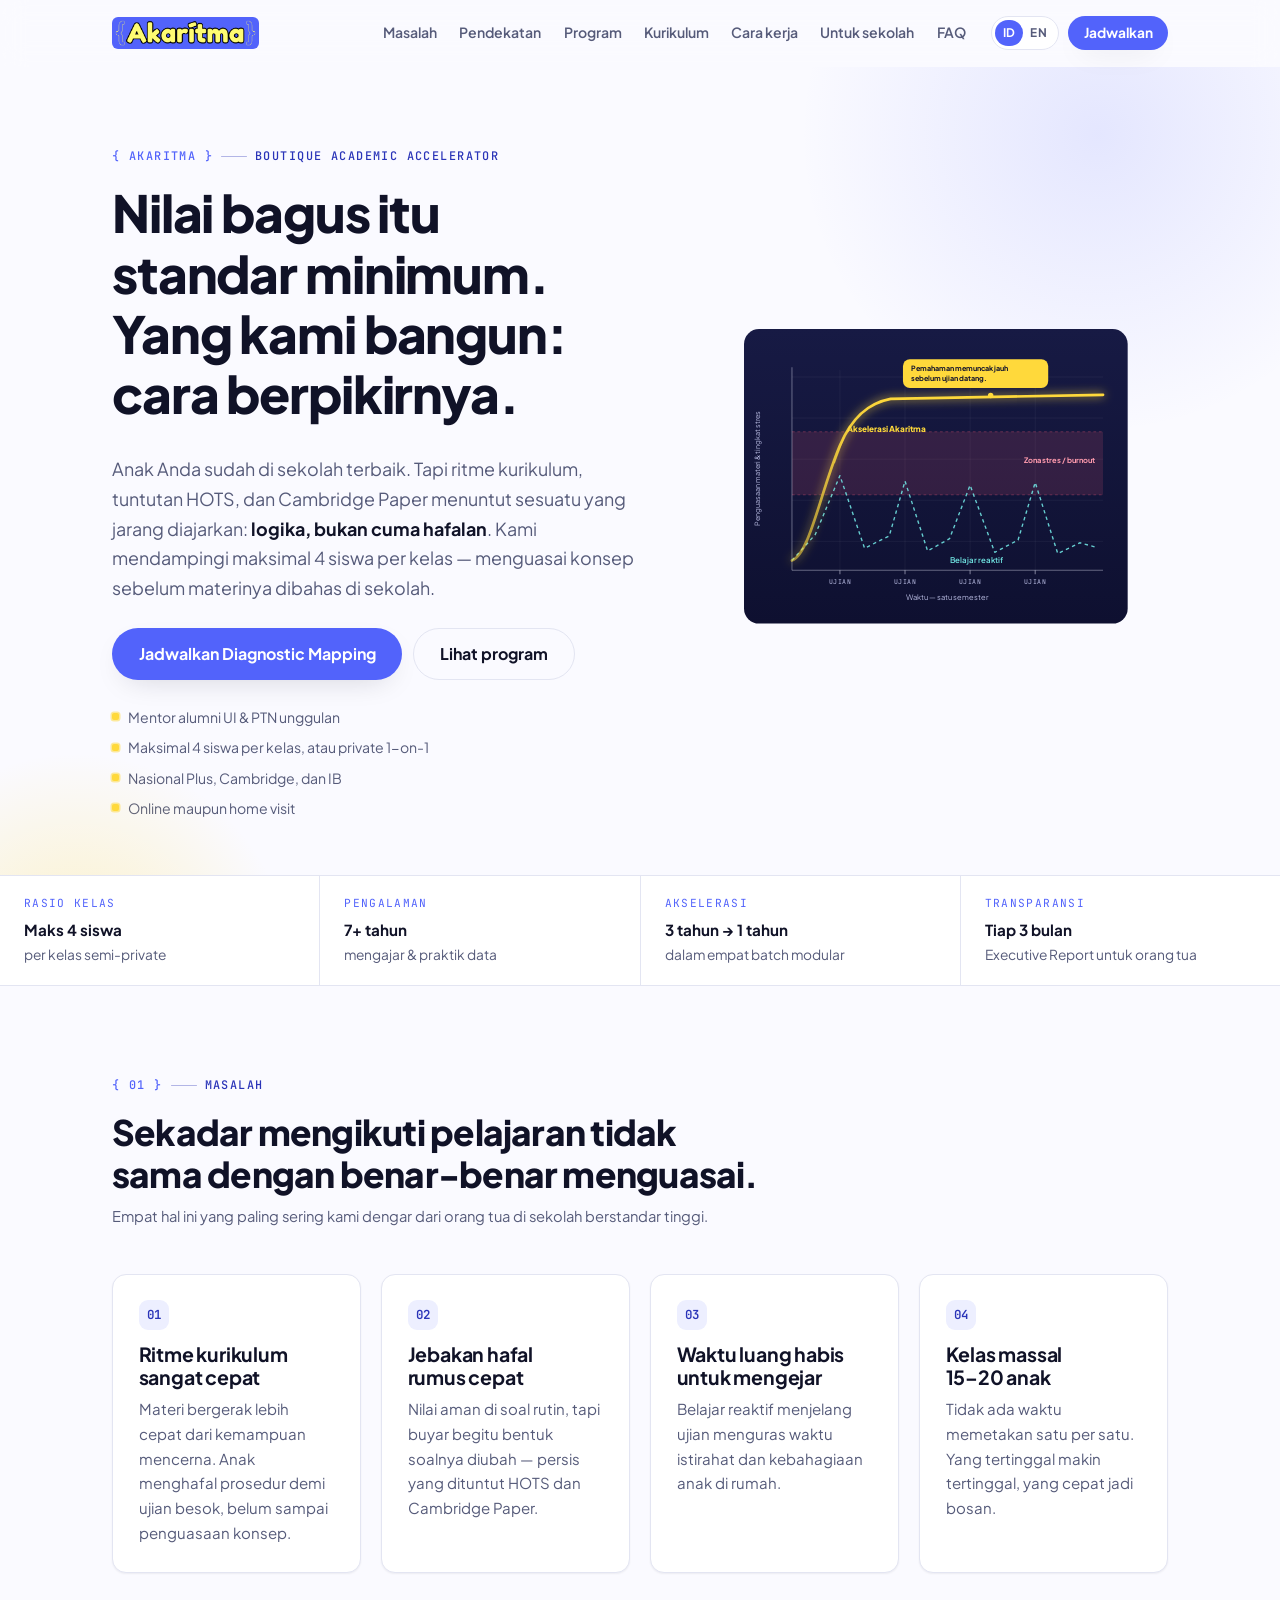
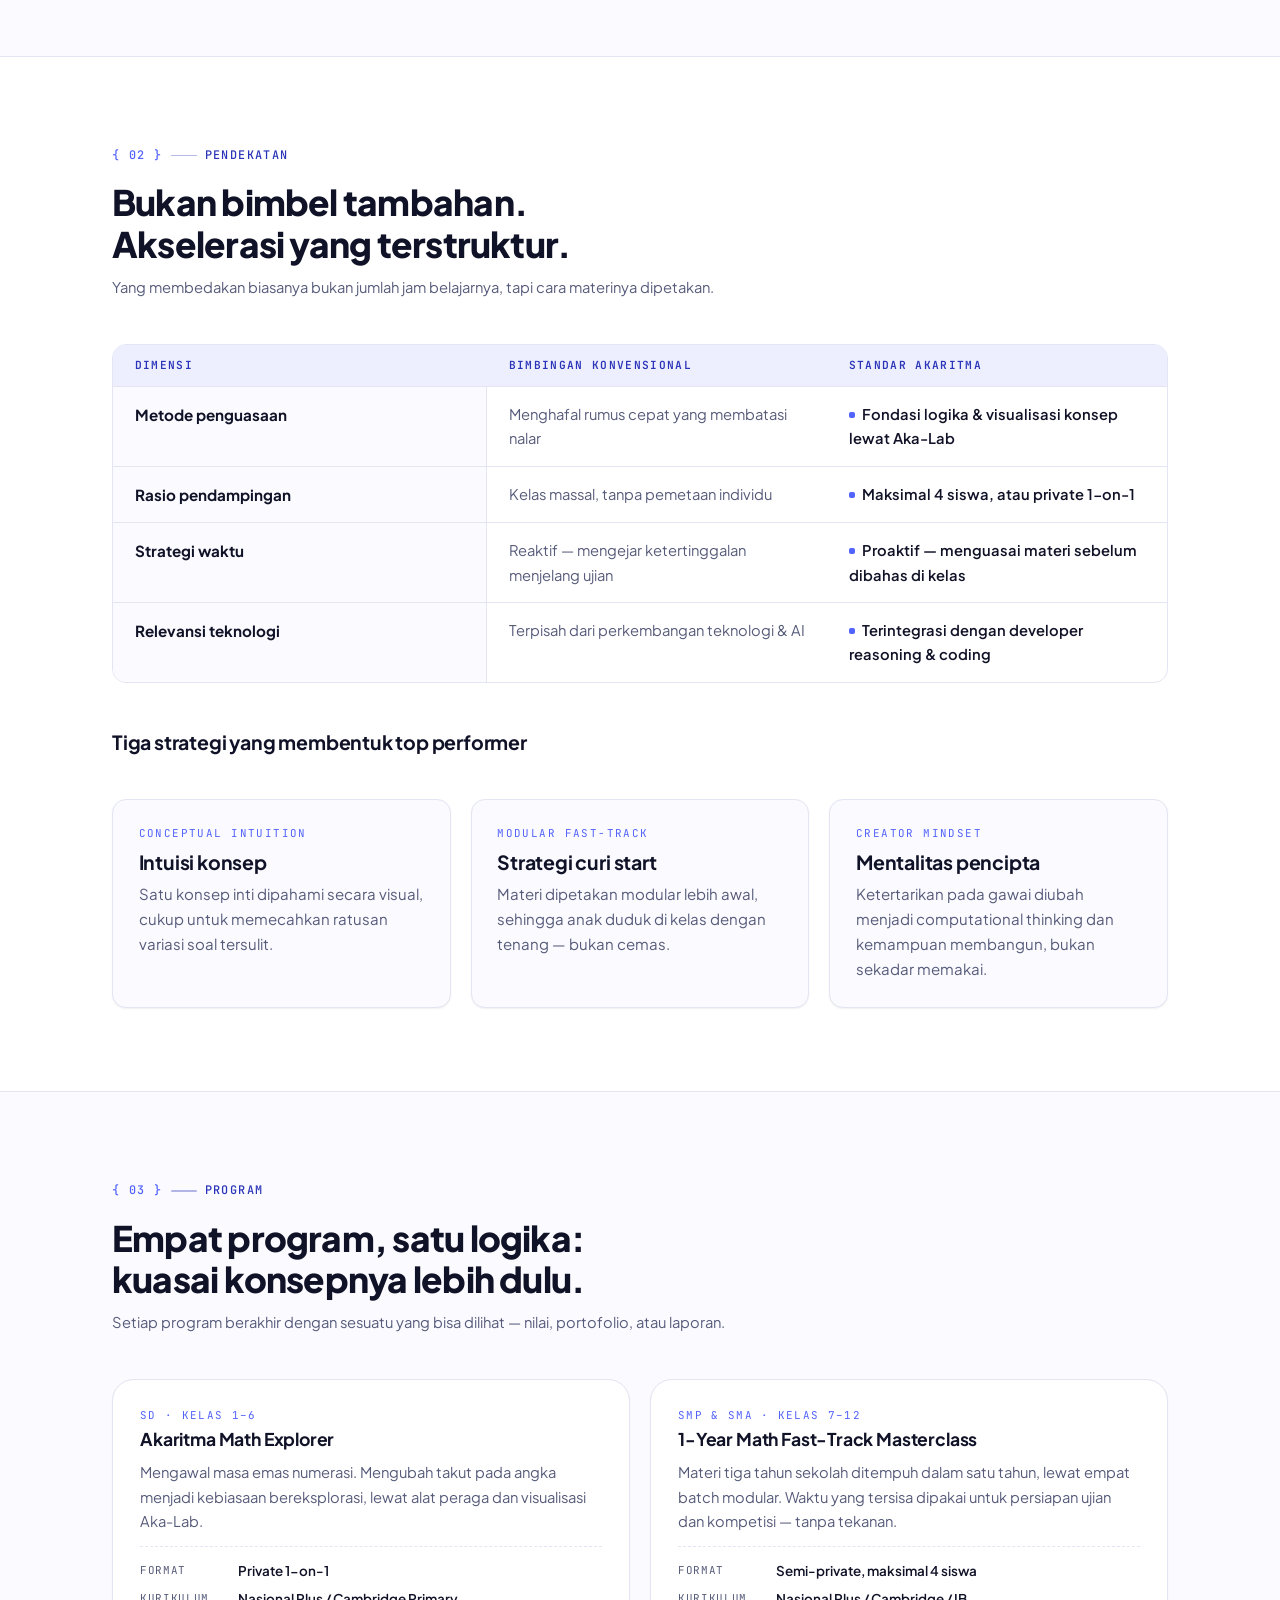
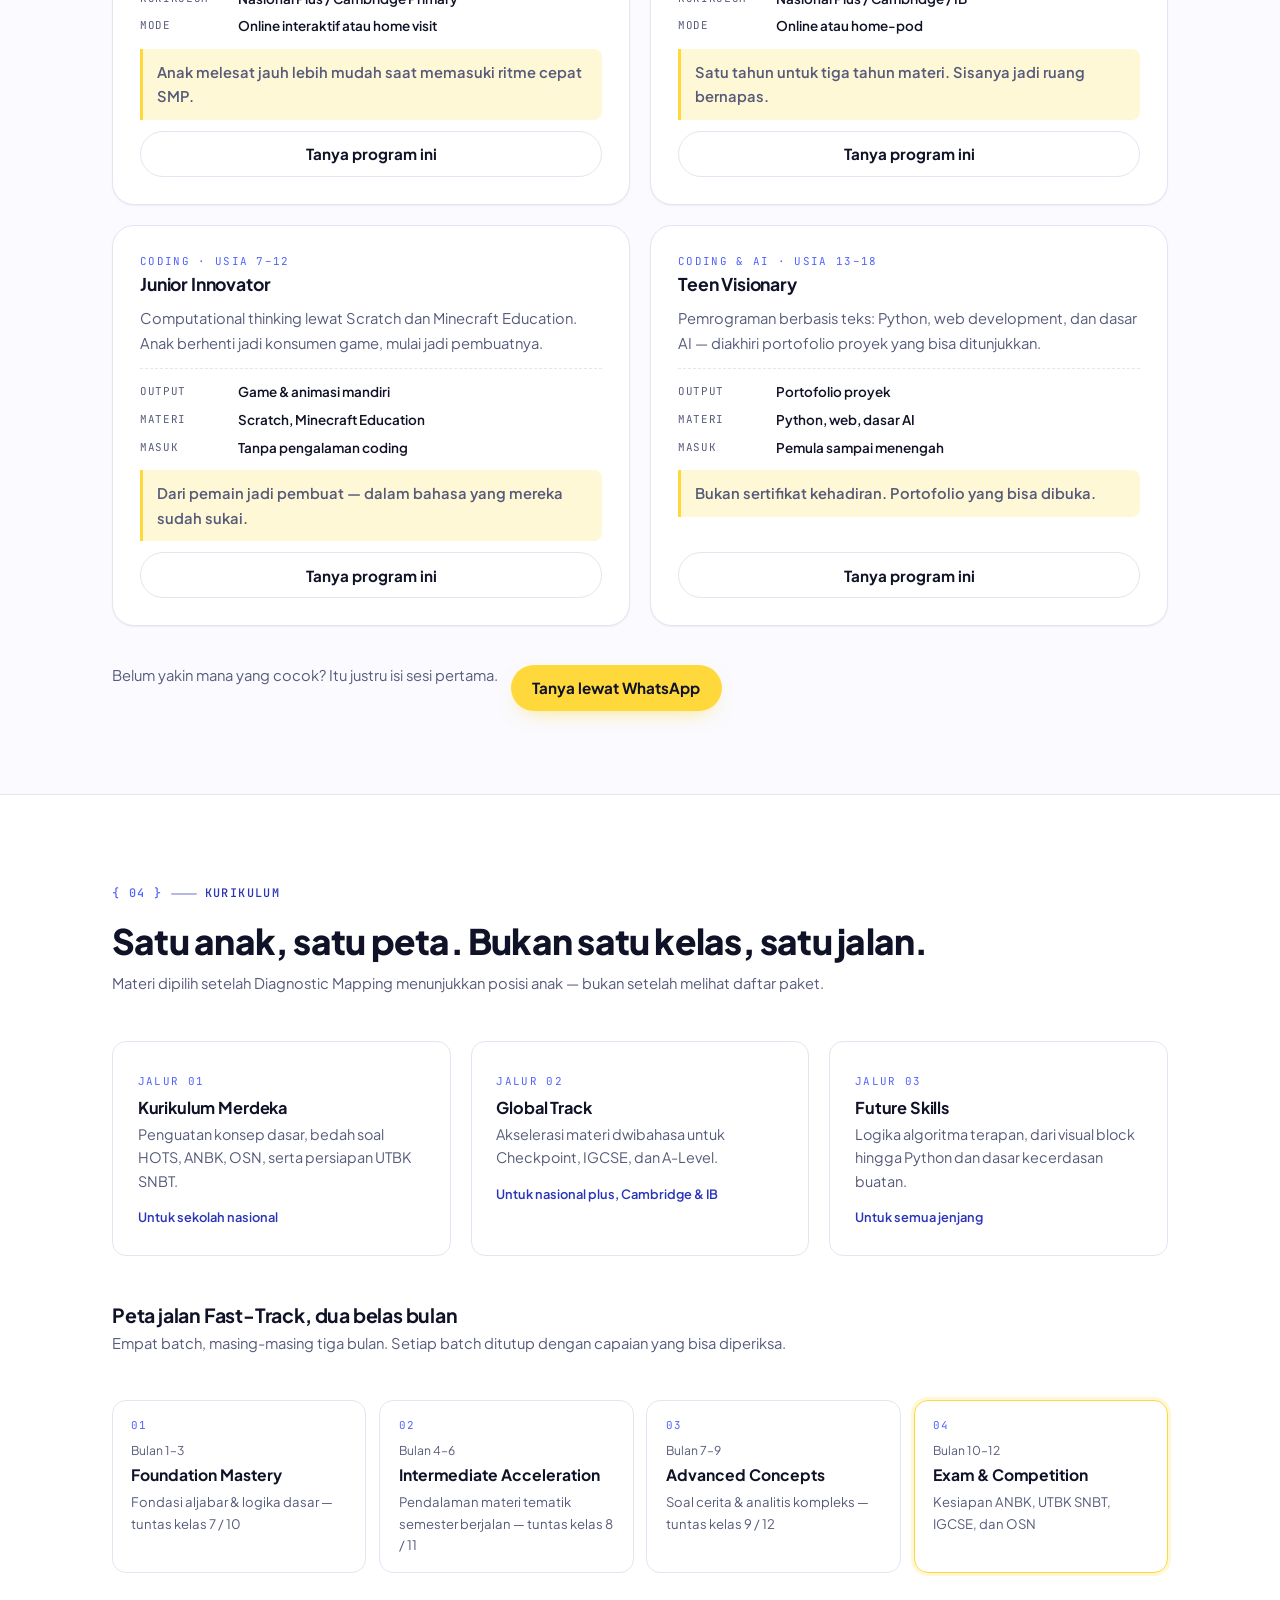
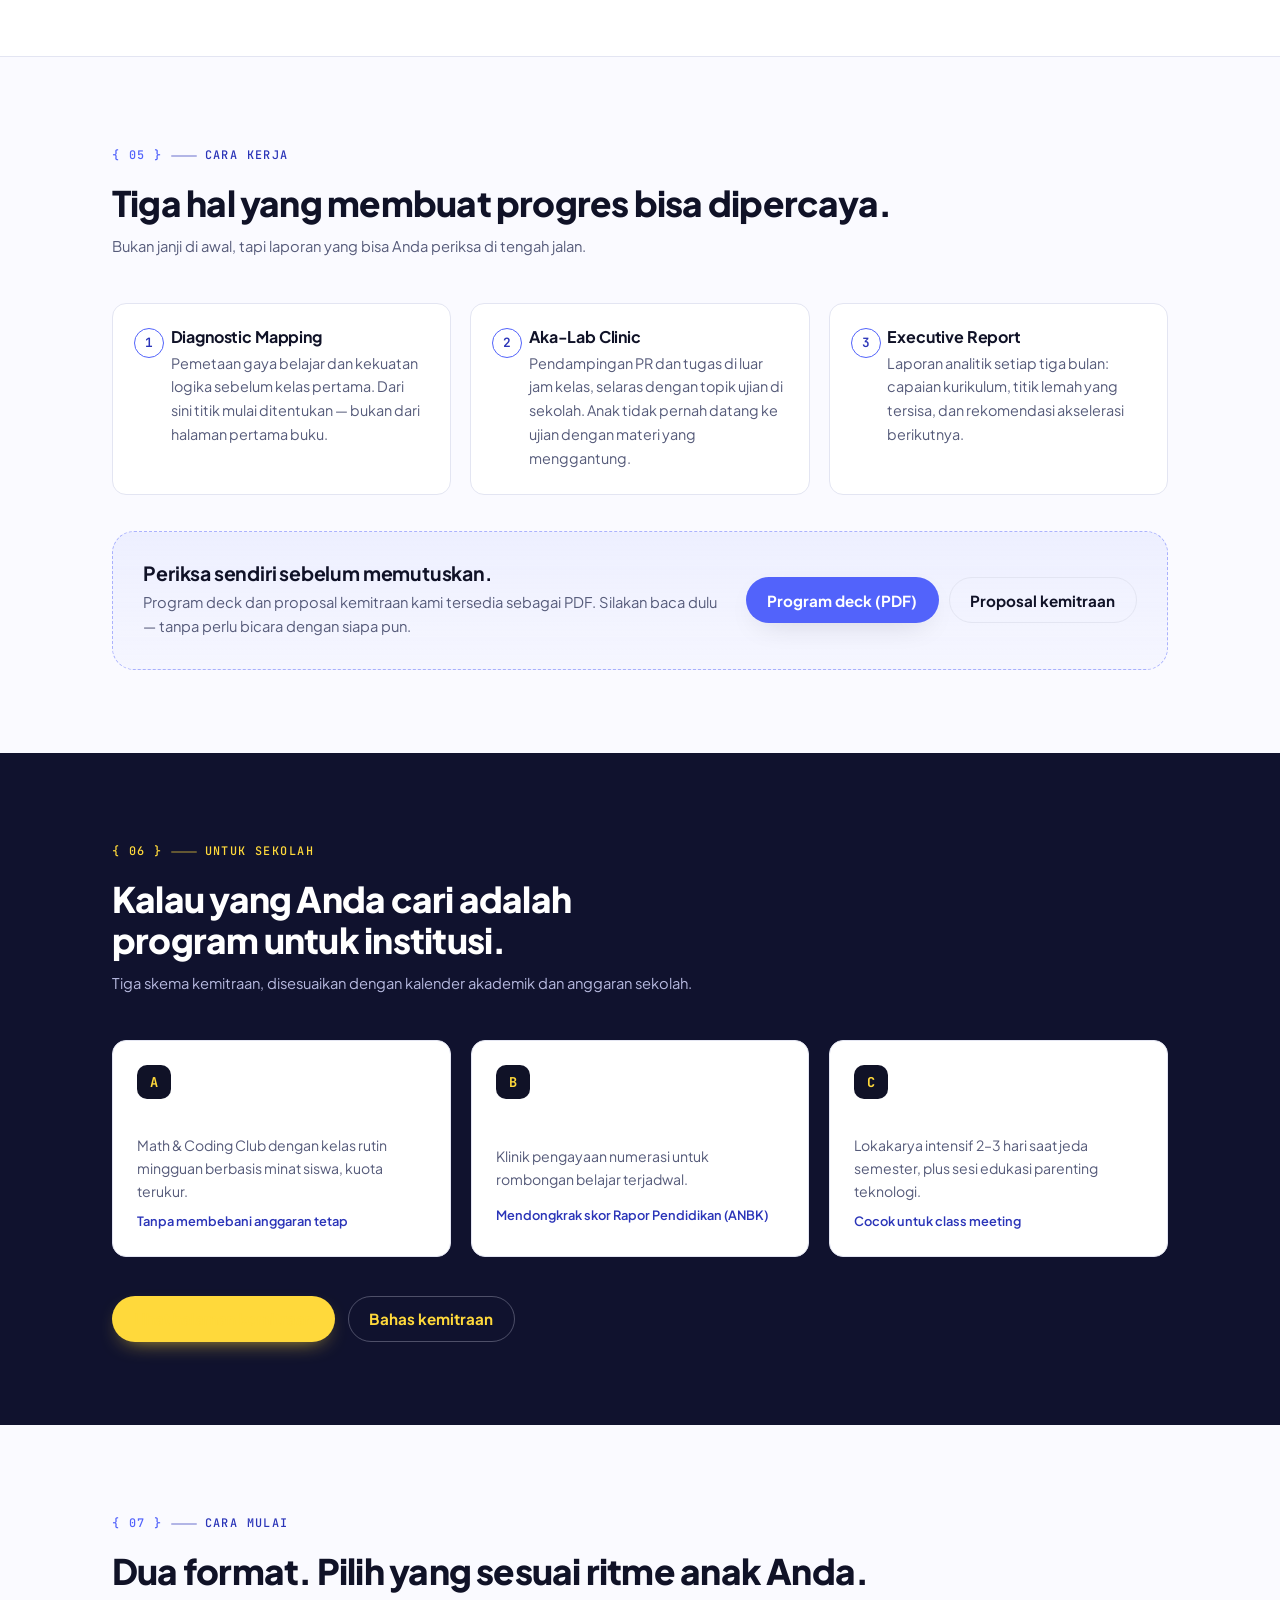
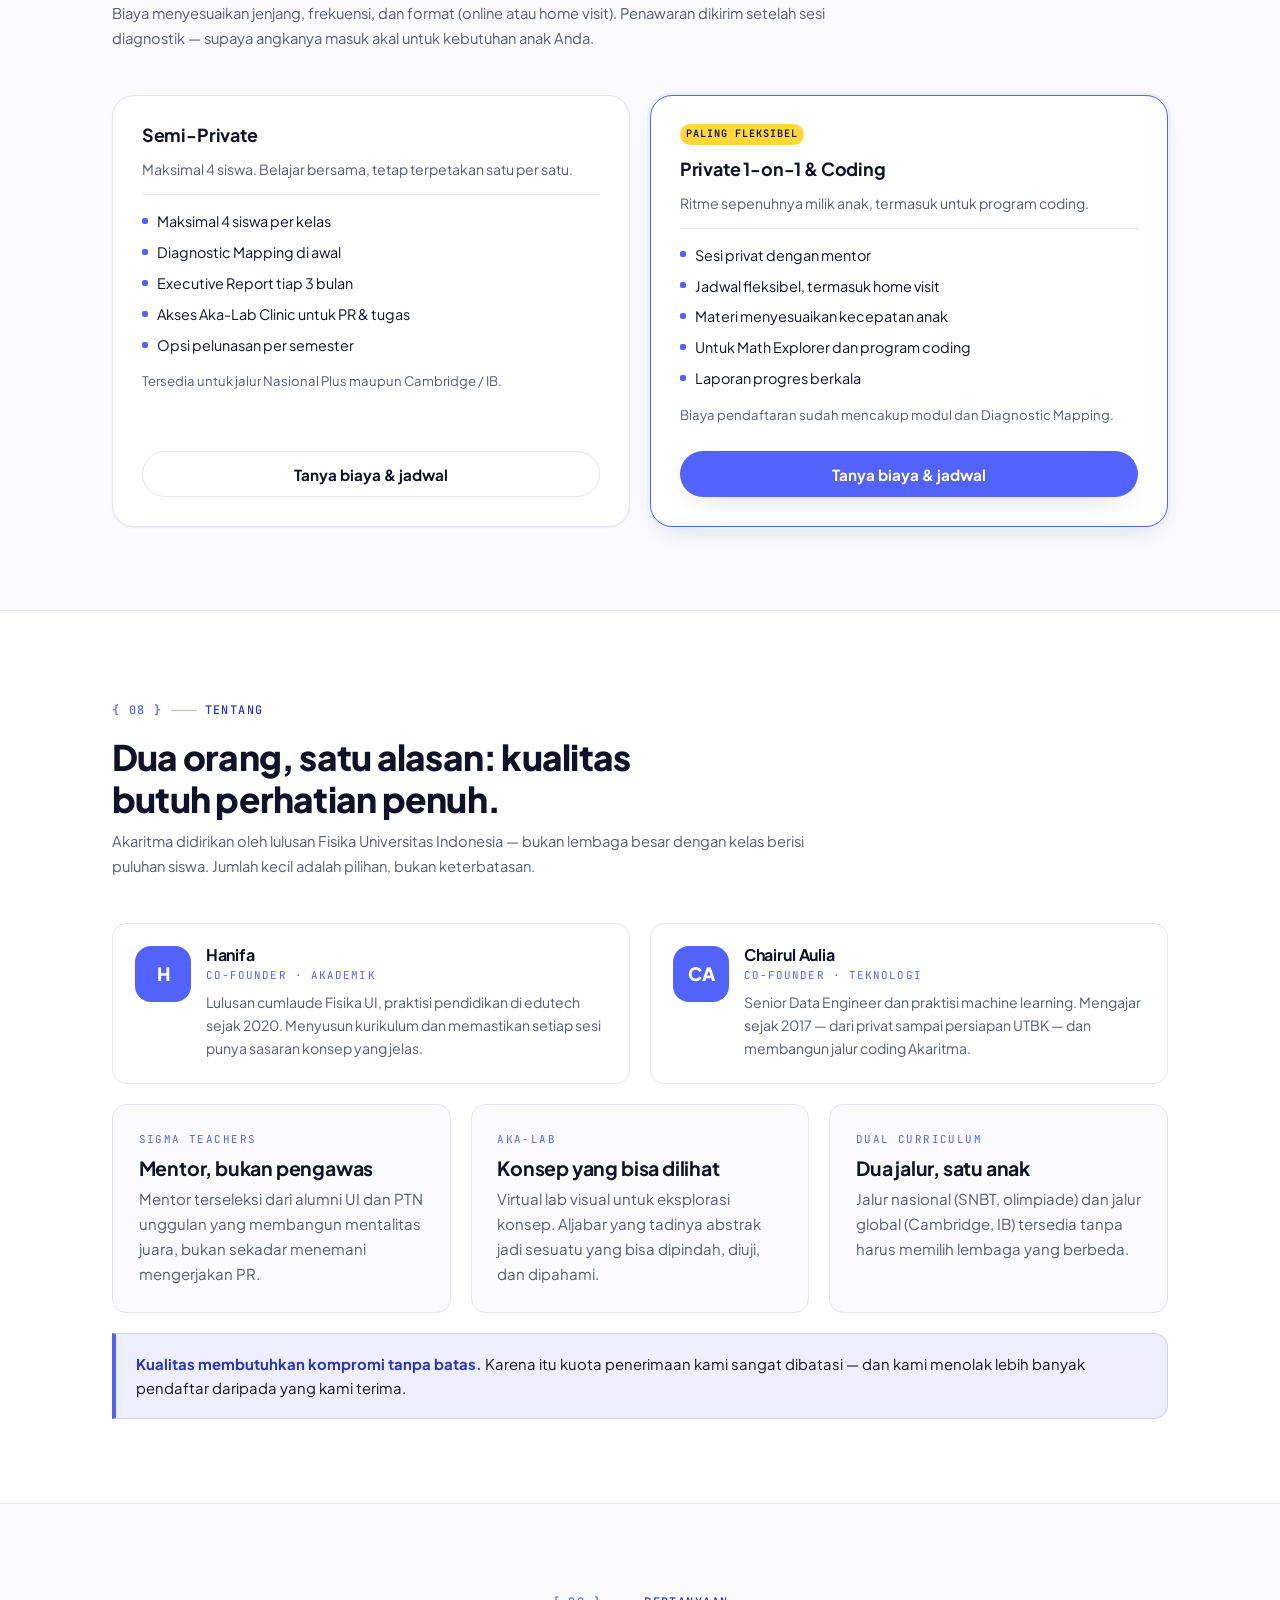
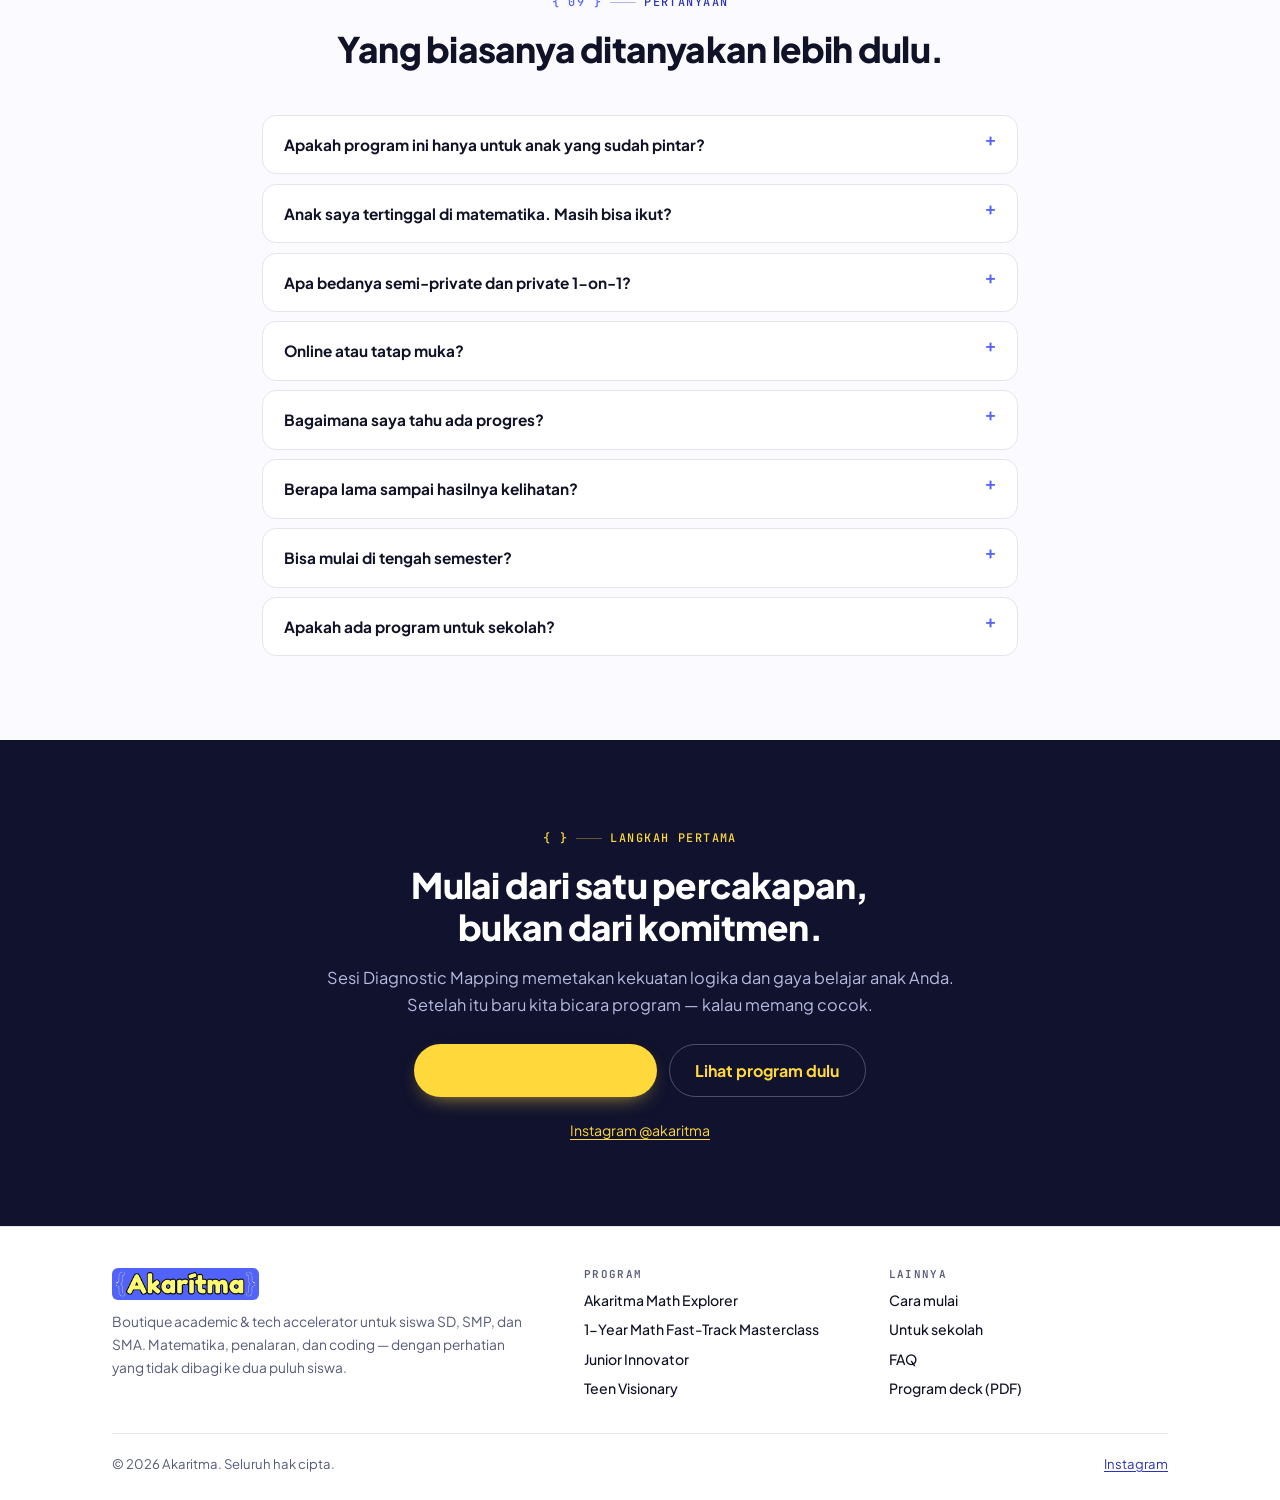
==== index.html @ a255bedc "Initial commit: website Akaritma Co-authored-by: Copilot <223556219+Copilot@users.noreply.github.com" ====
<!doctype html>
<html lang="id">
<head>
<meta charset="utf-8">
<meta name="viewport" content="width=device-width, initial-scale=1">
<title>Akaritma — Akselerasi Matematika, Penalaran, dan Coding untuk SD, SMP, SMA</title>
<meta name="description" content="Boutique academic &amp; tech accelerator: pendampingan matematika, penalaran, dan coding dengan maksimal 4 siswa per kelas. Nasional Plus, Cambridge, dan IB. Diagnostic Mapping di awal, Executive Report tiap 3 bulan.">
<meta name="theme-color" content="#5263FB">
<meta name="robots" content="index,follow">

<!-- Ganti domain di 5 tempat bila berubah: canonical, og:url, og:image,
     twitter:image, plus robots.txt dan sitemap.xml. -->
<link rel="canonical" href="https://akaritma.com/">
<meta property="og:url" content="https://akaritma.com/">
<meta property="og:type" content="website">
<meta property="og:site_name" content="Akaritma">
<meta property="og:locale" content="id_ID">
<meta property="og:locale:alternate" content="en_US">
<meta property="og:title" content="Akaritma — Beyond Good Grades">
<meta property="og:description" content="Nilai bagus itu standar minimum. Kami membangun cara berpikirnya: matematika, penalaran, dan coding dengan maksimal 4 siswa per kelas.">
<meta property="og:image" content="https://akaritma.com/assets/img/og-image.png">
<meta property="og:image:width" content="1200">
<meta property="og:image:height" content="630">
<meta name="twitter:card" content="summary_large_image">
<meta name="twitter:title" content="Akaritma — Beyond Good Grades">
<meta name="twitter:description" content="Akselerasi matematika, penalaran, dan coding. Maksimal 4 siswa per kelas.">
<meta name="twitter:image" content="https://akaritma.com/assets/img/og-image.png">

<link rel="icon" href="assets/img/favicon.svg" type="image/svg+xml">
<link rel="preconnect" href="https://fonts.googleapis.com">
<link rel="preconnect" href="https://fonts.gstatic.com" crossorigin>
<link rel="stylesheet" href="https://fonts.googleapis.com/css2?family=Plus+Jakarta+Sans:wght@400;500;600;700;800&family=JetBrains+Mono:wght@400;500;600&display=swap">
<link rel="stylesheet" href="assets/css/style.css">

<script type="application/ld+json">
{
  "@context": "https://schema.org",
  "@type": "EducationalOrganization",
  "name": "Akaritma",
  "alternateName": "Akaritma Academic & Tech Accelerator",
  "url": "https://akaritma.com/",
  "logo": "https://akaritma.com/assets/img/og-image.png",
  "description": "Boutique academic & tech accelerator untuk siswa SD, SMP, dan SMA: pendampingan matematika, penalaran numerasi, dan coding dengan maksimal empat siswa per kelas.",
  "areaServed": { "@type": "Country", "name": "Indonesia" },
  "knowsLanguage": ["id", "en"],
  "sameAs": ["https://www.instagram.com/akaritma"],
  "founder": [
    { "@type": "Person", "name": "Hanifa", "jobTitle": "Co-Founder" },
    { "@type": "Person", "name": "Chairul Aulia", "jobTitle": "Co-Founder" }
  ],
  "hasOfferCatalog": {
    "@type": "OfferCatalog",
    "name": "Program Akaritma",
    "itemListElement": [
      { "@type": "Course", "name": "Akaritma Math Explorer", "description": "Program numerasi untuk SD kelas 1–6, private 1-on-1, kurikulum Nasional Plus atau Cambridge Primary." },
      { "@type": "Course", "name": "1-Year Math Fast-Track Masterclass", "description": "Program akselerasi matematika SMP dan SMA, semi-private maksimal empat siswa, materi tiga tahun dalam satu tahun." },
      { "@type": "Course", "name": "Junior Innovator", "description": "Computational thinking untuk usia 7–12 tahun melalui Scratch dan Minecraft Education." },
      { "@type": "Course", "name": "Teen Visionary", "description": "Pemrograman Python, web, dan dasar AI untuk usia 13–18 tahun dengan output portofolio proyek." }
    ]
  }
}
</script>
</head>
<body>
<a class="skip-link" href="#main" data-i18n="a11y.skip">Langsung ke konten</a>

<header class="site-header" id="top">
  <div class="wrap header-inner">
    <a class="brand" href="#top">
      <img class="brand__logo" src="assets/img/logo.png" alt="Akaritma" width="147" height="32">
    </a>

    <nav class="nav" id="nav" aria-label="Navigasi utama" data-i18n-attr="aria-label:nav.label">
      <ul class="nav__list">
        <li><a href="#masalah" data-i18n="nav.problems">Masalah</a></li>
        <li><a href="#pendekatan" data-i18n="nav.approach">Pendekatan</a></li>
        <li><a href="#program" data-i18n="nav.programs">Program</a></li>
        <li><a href="#kurikulum" data-i18n="nav.curriculum">Kurikulum</a></li>
        <li><a href="#cara-kerja" data-i18n="nav.how">Cara kerja</a></li>
        <li><a href="#sekolah" data-i18n="nav.schools">Untuk sekolah</a></li>
        <li><a href="#faq" data-i18n="nav.faq">FAQ</a></li>
      </ul>
    </nav>

    <div class="header-tools">
      <div class="lang" role="group" aria-label="Bahasa" data-i18n-attr="aria-label:nav.lang">
        <button type="button" data-lang="id" aria-pressed="true">ID</button>
        <button type="button" data-lang="en" aria-pressed="false">EN</button>
      </div>
      <a class="btn btn--primary btn--sm" data-wa="diagnostic" href="https://wa.me/6285882227053" target="_blank" rel="noopener" data-i18n="nav.cta">Jadwalkan</a>
      <button class="burger" id="burger" type="button" aria-expanded="false" aria-controls="nav" aria-label="Buka menu" data-i18n-attr="aria-label:nav.menu">
        <span aria-hidden="true"></span><span aria-hidden="true"></span><span aria-hidden="true"></span>
      </button>
    </div>
  </div>
</header>

<main id="main">

  <!-- ============ HERO ============ -->
  <section class="hero" id="hero">
    <div class="wrap hero__grid">
      <div class="hero__copy">
        <p class="eyebrow mono"><span class="eyebrow__num">{ Akaritma }</span><span class="eyebrow__rule" aria-hidden="true"></span><span data-i18n="hero.eyebrow">Boutique academic accelerator</span></p>
        <h1 class="hero__title" data-i18n="hero.title">Nilai bagus itu standar minimum. Yang kami bangun: cara berpikirnya.</h1>
        <p class="hero__lede" data-i18n-html="hero.lede">Anak Anda sudah di sekolah terbaik. Tapi ritme kurikulum, tuntutan HOTS, dan Cambridge Paper menuntut sesuatu yang jarang diajarkan: <strong>logika, bukan cuma hafalan</strong>. Kami mendampingi maksimal 4 siswa per kelas — menguasai konsep sebelum materinya dibahas di sekolah.</p>
        <div class="hero__ctas">
          <a class="btn btn--primary btn--lg" data-wa="diagnostic" href="https://wa.me/6285882227053" target="_blank" rel="noopener" data-i18n="hero.cta1">Jadwalkan Diagnostic Mapping</a>
          <a class="btn btn--ghost btn--lg" href="#program" data-i18n="hero.cta2">Lihat program</a>
        </div>
        <ul class="trust">
          <li data-i18n="trust.1">Mentor alumni UI &amp; PTN unggulan</li>
          <li data-i18n="trust.2">Maksimal 4 siswa per kelas, atau private 1-on-1</li>
          <li data-i18n="trust.3">Nasional Plus, Cambridge, dan IB</li>
          <li data-i18n="trust.4">Online maupun home visit</li>
        </ul>
      </div>

      <figure class="hero__art">
        <svg viewBox="0 0 560 430" role="img" aria-labelledby="accelTitle accelDesc" width="560" height="430">
          <title id="accelTitle" data-i18n="chart.title">Kurva akselerasi Akaritma dibanding belajar reaktif</title>
          <desc id="accelDesc" data-i18n="chart.desc">Garis kuning Akaritma naik cepat lalu datar di atas zona stres, sementara garis putus-putus belajar reaktif bergerigi naik turun mengikuti jadwal ujian.</desc>
          <defs>
            <linearGradient id="accelBg" x1="0" y1="0" x2="0" y2="1">
              <stop offset="0" stop-color="#171A44"/>
              <stop offset="1" stop-color="#0E1030"/>
            </linearGradient>
            <linearGradient id="accelLine" x1="0" y1="1" x2="0" y2="0">
              <stop offset="0" stop-color="#FFD93B" stop-opacity=".55"/>
              <stop offset="1" stop-color="#FFD93B"/>
            </linearGradient>
            <filter id="accelGlow" x="-20%" y="-40%" width="140%" height="180%">
              <feGaussianBlur stdDeviation="7" result="blur"/>
              <feMerge><feMergeNode in="blur"/><feMergeNode in="SourceGraphic"/></feMerge>
            </filter>
          </defs>
          <rect width="560" height="430" rx="22" fill="url(#accelBg)"/>
          <g stroke="#EDEEFF" stroke-opacity=".07" stroke-width="1">
            <line x1="70" y1="70" x2="524" y2="70"/><line x1="70" y1="130" x2="524" y2="130"/>
            <line x1="70" y1="190" x2="524" y2="190"/><line x1="70" y1="250" x2="524" y2="250"/>
            <line x1="70" y1="310" x2="524" y2="310"/>
            <line x1="140" y1="60" x2="140" y2="352"/><line x1="235" y1="60" x2="235" y2="352"/>
            <line x1="330" y1="60" x2="330" y2="352"/><line x1="425" y1="60" x2="425" y2="352"/>
          </g>
          <rect x="70" y="150" width="454" height="92" fill="#FF5C7A" fill-opacity=".14"/>
          <line x1="70" y1="150" x2="524" y2="150" stroke="#FF5C7A" stroke-opacity=".45" stroke-dasharray="4 4"/>
          <line x1="70" y1="242" x2="524" y2="242" stroke="#FF5C7A" stroke-opacity=".45" stroke-dasharray="4 4"/>
          <text x="512" y="196" text-anchor="end" font-family="'Plus Jakarta Sans', system-ui, sans-serif" font-size="11" font-weight="700" fill="#FF9BAE" data-i18n="chart.stress">Zona stres / burnout</text>
          <line x1="70" y1="352" x2="524" y2="352" stroke="#EDEEFF" stroke-opacity=".38" stroke-width="1.5"/>
          <line x1="70" y1="56" x2="70" y2="352" stroke="#EDEEFF" stroke-opacity=".38" stroke-width="1.5"/>
          <polyline points="70,338 104,300 140,214 176,320 212,302 235,222 268,324 300,306 330,228 366,326 400,308 425,224 458,328 490,312 512,318" fill="none" stroke="#6FE3E1" stroke-width="2" stroke-dasharray="5 5" stroke-linejoin="round" opacity=".9"/>
          <path d="M70 338 C 96 328, 112 236, 140 170 C 158 128, 182 108, 214 102 L 524 96" fill="none" stroke="url(#accelLine)" stroke-width="4" stroke-linecap="round" filter="url(#accelGlow)"/>
          <g stroke="#EDEEFF" stroke-opacity=".5" stroke-width="1.5">
            <line x1="140" y1="352" x2="140" y2="358"/><line x1="235" y1="352" x2="235" y2="358"/>
            <line x1="330" y1="352" x2="330" y2="358"/><line x1="425" y1="352" x2="425" y2="358"/>
          </g>
          <g font-family="'JetBrains Mono', monospace" font-size="9.5" fill="#B7BAE0" text-anchor="middle" letter-spacing=".08em">
            <text x="140" y="372" data-i18n="chart.exam">UJIAN</text>
            <text x="235" y="372" data-i18n="chart.exam">UJIAN</text>
            <text x="330" y="372" data-i18n="chart.exam">UJIAN</text>
            <text x="425" y="372" data-i18n="chart.exam">UJIAN</text>
          </g>
          <text x="297" y="396" text-anchor="middle" font-family="'Plus Jakarta Sans', system-ui, sans-serif" font-size="11" fill="#B7BAE0" data-i18n="chart.xaxis">Waktu — satu semester</text>
          <text x="150" y="150" font-family="'Plus Jakarta Sans', system-ui, sans-serif" font-size="12" font-weight="800" fill="#FFD93B" data-i18n="chart.accel">Akselerasi Akaritma</text>
          <line x1="146" y1="158" x2="132" y2="196" stroke="#FFD93B" stroke-opacity=".5" stroke-width="1.5"/>
          <text x="300" y="342" font-family="'Plus Jakarta Sans', system-ui, sans-serif" font-size="11.5" font-weight="600" fill="#6FE3E1" data-i18n="chart.reactive">Belajar reaktif</text>
          <circle cx="360" cy="97" r="4" fill="#FFD93B"/>
          <g transform="translate(232 44)">
            <rect x="0" y="0" width="212" height="42" rx="10" fill="#FFD93B"/>
            <text x="12" y="18" font-family="'Plus Jakarta Sans', system-ui, sans-serif" font-size="10.5" font-weight="700" fill="#10122E" data-i18n="chart.note1">Pemahaman memuncak jauh</text>
            <text x="12" y="32" font-family="'Plus Jakarta Sans', system-ui, sans-serif" font-size="10.5" font-weight="700" fill="#10122E" data-i18n="chart.note2">sebelum ujian datang.</text>
          </g>
          <text x="24" y="204" transform="rotate(-90 24 204)" text-anchor="middle" font-family="'Plus Jakarta Sans', system-ui, sans-serif" font-size="10.5" fill="#B7BAE0" data-i18n="chart.yaxis">Penguasaan materi &amp; tingkat stres</text>
        </svg>
      </figure>
    </div>
  </section>

  <!-- ============ FACTS ============ -->
  <ul class="facts">
    <li>
      <span class="facts__num" data-i18n="facts.1.n">Rasio kelas</span>
      <span class="facts__label" data-i18n="facts.1.t">Maks 4 siswa</span>
      <span class="facts__desc" data-i18n="facts.1.d">per kelas semi-private</span>
    </li>
    <li>
      <span class="facts__num" data-i18n="facts.2.n">Pengalaman</span>
      <span class="facts__label" data-i18n="facts.2.t">7+ tahun</span>
      <span class="facts__desc" data-i18n="facts.2.d">mengajar &amp; praktik data</span>
    </li>
    <li>
      <span class="facts__num" data-i18n="facts.3.n">Akselerasi</span>
      <span class="facts__label" data-i18n="facts.3.t">3 tahun → 1 tahun</span>
      <span class="facts__desc" data-i18n="facts.3.d">dalam empat batch modular</span>
    </li>
    <li>
      <span class="facts__num" data-i18n="facts.4.n">Transparansi</span>
      <span class="facts__label" data-i18n="facts.4.t">Tiap 3 bulan</span>
      <span class="facts__desc" data-i18n="facts.4.d">Executive Report untuk orang tua</span>
    </li>
  </ul>

  <!-- ============ 01 MASALAH ============ -->
  <section class="section" id="masalah">
    <div class="wrap">
      <header class="section__head">
        <p class="eyebrow mono"><span class="eyebrow__num">{ 01 }</span><span class="eyebrow__rule" aria-hidden="true"></span><span data-i18n="prob.kicker">Masalah</span></p>
        <h2 data-i18n="prob.title">Sekadar mengikuti pelajaran tidak sama dengan benar-benar menguasai.</h2>
        <p class="subhead-note" data-i18n="prob.note">Empat hal ini yang paling sering kami dengar dari orang tua di sekolah berstandar tinggi.</p>
      </header>

      <div class="grid grid--4">
        <article class="card">
          <span class="card__num" aria-hidden="true">01</span>
          <h3 data-i18n="prob.1.t">Ritme kurikulum sangat cepat</h3>
          <p data-i18n="prob.1.d">Materi bergerak lebih cepat dari kemampuan mencerna. Anak menghafal prosedur demi ujian besok, belum sampai penguasaan konsep.</p>
        </article>
        <article class="card">
          <span class="card__num" aria-hidden="true">02</span>
          <h3 data-i18n="prob.2.t">Jebakan hafal rumus cepat</h3>
          <p data-i18n="prob.2.d">Nilai aman di soal rutin, tapi buyar begitu bentuk soalnya diubah — persis yang dituntut HOTS dan Cambridge Paper.</p>
        </article>
        <article class="card">
          <span class="card__num" aria-hidden="true">03</span>
          <h3 data-i18n="prob.3.t">Waktu luang habis untuk mengejar</h3>
          <p data-i18n="prob.3.d">Belajar reaktif menjelang ujian menguras waktu istirahat dan kebahagiaan anak di rumah.</p>
        </article>
        <article class="card">
          <span class="card__num" aria-hidden="true">04</span>
          <h3 data-i18n="prob.4.t">Kelas massal 15–20 anak</h3>
          <p data-i18n="prob.4.d">Tidak ada waktu memetakan satu per satu. Yang tertinggal makin tertinggal, yang cepat jadi bosan.</p>
        </article>
      </div>
    </div>
  </section>

  <!-- ============ 02 PENDEKATAN ============ -->
  <section class="section section--alt" id="pendekatan">
    <div class="wrap">
      <header class="section__head">
        <p class="eyebrow mono"><span class="eyebrow__num">{ 02 }</span><span class="eyebrow__rule" aria-hidden="true"></span><span data-i18n="app.kicker">Pendekatan</span></p>
        <h2 data-i18n="app.title">Bukan bimbel tambahan. Akselerasi yang terstruktur.</h2>
        <p class="subhead-note" data-i18n="app.note">Yang membedakan biasanya bukan jumlah jam belajarnya, tapi cara materinya dipetakan.</p>
      </header>

      <div class="compare" role="table" aria-labelledby="compareCaption">
        <p id="compareCaption" class="visually-hidden" data-i18n="app.table.caption">Perbandingan pendekatan bimbingan konvensional dengan standar Akaritma</p>
        <div class="compare__row compare__row--head" role="row">
          <div class="compare__cell" role="columnheader" data-i18n="app.th1">Dimensi</div>
          <div class="compare__cell" role="columnheader" data-i18n="app.th2">Bimbingan konvensional</div>
          <div class="compare__cell" role="columnheader" data-i18n="app.th3">Standar Akaritma</div>
        </div>
        <div class="compare__row" role="row">
          <div class="compare__cell compare__dim" role="rowheader" data-i18n="app.r1.dim">Metode penguasaan</div>
          <div class="compare__cell compare__old" role="cell" data-i18n="app.r1.old">Menghafal rumus cepat yang membatasi nalar</div>
          <div class="compare__cell compare__new" role="cell" data-i18n="app.r1.new">Fondasi logika &amp; visualisasi konsep lewat Aka-Lab</div>
        </div>
        <div class="compare__row" role="row">
          <div class="compare__cell compare__dim" role="rowheader" data-i18n="app.r2.dim">Rasio pendampingan</div>
          <div class="compare__cell compare__old" role="cell" data-i18n="app.r2.old">Kelas massal, tanpa pemetaan individu</div>
          <div class="compare__cell compare__new" role="cell" data-i18n="app.r2.new">Maksimal 4 siswa, atau private 1-on-1</div>
        </div>
        <div class="compare__row" role="row">
          <div class="compare__cell compare__dim" role="rowheader" data-i18n="app.r3.dim">Strategi waktu</div>
          <div class="compare__cell compare__old" role="cell" data-i18n="app.r3.old">Reaktif — mengejar ketertinggalan menjelang ujian</div>
          <div class="compare__cell compare__new" role="cell" data-i18n="app.r3.new">Proaktif — menguasai materi sebelum dibahas di kelas</div>
        </div>
        <div class="compare__row" role="row">
          <div class="compare__cell compare__dim" role="rowheader" data-i18n="app.r4.dim">Relevansi teknologi</div>
          <div class="compare__cell compare__old" role="cell" data-i18n="app.r4.old">Terpisah dari perkembangan teknologi &amp; AI</div>
          <div class="compare__cell compare__new" role="cell" data-i18n="app.r4.new">Terintegrasi dengan developer reasoning &amp; coding</div>
        </div>
      </div>

      <div class="section__head section__head--inner">
        <h3 data-i18n="app.strategies.title">Tiga strategi yang membentuk top performer</h3>
      </div>
      <div class="grid grid--3">
        <article class="card">
          <span class="card__tag" data-i18n="app.s1.tag">Conceptual intuition</span>
          <h3 data-i18n="app.s1.t">Intuisi konsep</h3>
          <p data-i18n="app.s1.d">Satu konsep inti dipahami secara visual, cukup untuk memecahkan ratusan variasi soal tersulit.</p>
        </article>
        <article class="card">
          <span class="card__tag" data-i18n="app.s2.tag">Modular fast-track</span>
          <h3 data-i18n="app.s2.t">Strategi curi start</h3>
          <p data-i18n="app.s2.d">Materi dipetakan modular lebih awal, sehingga anak duduk di kelas dengan tenang — bukan cemas.</p>
        </article>
        <article class="card">
          <span class="card__tag" data-i18n="app.s3.tag">Creator mindset</span>
          <h3 data-i18n="app.s3.t">Mentalitas pencipta</h3>
          <p data-i18n="app.s3.d">Ketertarikan pada gawai diubah menjadi computational thinking dan kemampuan membangun, bukan sekadar memakai.</p>
        </article>
      </div>
    </div>
  </section>

  <!-- ============ 03 PROGRAM ============ -->
  <section class="section" id="program">
    <div class="wrap">
      <header class="section__head">
        <p class="eyebrow mono"><span class="eyebrow__num">{ 03 }</span><span class="eyebrow__rule" aria-hidden="true"></span><span data-i18n="prod.kicker">Program</span></p>
        <h2 data-i18n="prod.title">Empat program, satu logika: kuasai konsepnya lebih dulu.</h2>
        <p class="subhead-note" data-i18n="prod.note">Setiap program berakhir dengan sesuatu yang bisa dilihat — nilai, portofolio, atau laporan.</p>
      </header>

      <div class="grid grid--2">
        <article class="product">
          <div class="product__head">
            <span class="product__level" data-i18n="prod.1.level">SD · Kelas 1–6</span>
            <h3 class="product__name" data-i18n="prod.1.name">Akaritma Math Explorer</h3>
          </div>
          <p data-i18n="prod.1.desc">Mengawal masa emas numerasi. Mengubah takut pada angka menjadi kebiasaan bereksplorasi, lewat alat peraga dan visualisasi Aka-Lab.</p>
          <ul class="product__meta">
            <li><span class="k" data-i18n="prod.k.format">Format</span><span class="v" data-i18n="prod.1.format">Private 1-on-1</span></li>
            <li><span class="k" data-i18n="prod.k.curriculum">Kurikulum</span><span class="v" data-i18n="prod.1.cur">Nasional Plus / Cambridge Primary</span></li>
            <li><span class="k" data-i18n="prod.k.mode">Mode</span><span class="v" data-i18n="prod.1.mode">Online interaktif atau home visit</span></li>
          </ul>
          <p class="product__quote" data-i18n="prod.1.quote">Anak melesat jauh lebih mudah saat memasuki ritme cepat SMP.</p>
          <a class="btn btn--ghost btn--block" data-wa="math-explorer" href="https://wa.me/6285882227053" target="_blank" rel="noopener" data-i18n="prod.cta">Tanya program ini</a>
        </article>

        <article class="product">
          <div class="product__head">
            <span class="product__level" data-i18n="prod.2.level">SMP &amp; SMA · Kelas 7–12</span>
            <h3 class="product__name" data-i18n="prod.2.name">1-Year Math Fast-Track Masterclass</h3>
          </div>
          <p data-i18n="prod.2.desc">Materi tiga tahun sekolah ditempuh dalam satu tahun, lewat empat batch modular. Waktu yang tersisa dipakai untuk persiapan ujian dan kompetisi — tanpa tekanan.</p>
          <ul class="product__meta">
            <li><span class="k" data-i18n="prod.k.format">Format</span><span class="v" data-i18n="prod.2.format">Semi-private, maksimal 4 siswa</span></li>
            <li><span class="k" data-i18n="prod.k.curriculum">Kurikulum</span><span class="v" data-i18n="prod.2.cur">Nasional Plus / Cambridge / IB</span></li>
            <li><span class="k" data-i18n="prod.k.mode">Mode</span><span class="v" data-i18n="prod.2.mode">Online atau home-pod</span></li>
          </ul>
          <p class="product__quote" data-i18n="prod.2.quote">Satu tahun untuk tiga tahun materi. Sisanya jadi ruang bernapas.</p>
          <a class="btn btn--ghost btn--block" data-wa="fast-track" href="https://wa.me/6285882227053" target="_blank" rel="noopener" data-i18n="prod.cta">Tanya program ini</a>
        </article>

        <article class="product">
          <div class="product__head">
            <span class="product__level" data-i18n="prod.3.level">Coding · Usia 7–12</span>
            <h3 class="product__name" data-i18n="prod.3.name">Junior Innovator</h3>
          </div>
          <p data-i18n="prod.3.desc">Computational thinking lewat Scratch dan Minecraft Education. Anak berhenti jadi konsumen game, mulai jadi pembuatnya.</p>
          <ul class="product__meta">
            <li><span class="k" data-i18n="prod.k.output">Output</span><span class="v" data-i18n="prod.3.out">Game &amp; animasi mandiri</span></li>
            <li><span class="k" data-i18n="prod.k.material">Materi</span><span class="v" data-i18n="prod.3.mat">Scratch, Minecraft Education</span></li>
            <li><span class="k" data-i18n="prod.k.entry">Masuk</span><span class="v" data-i18n="prod.3.entry">Tanpa pengalaman coding</span></li>
          </ul>
          <p class="product__quote" data-i18n="prod.3.quote">Dari pemain jadi pembuat — dalam bahasa yang mereka sudah sukai.</p>
          <a class="btn btn--ghost btn--block" data-wa="junior-innovator" href="https://wa.me/6285882227053" target="_blank" rel="noopener" data-i18n="prod.cta">Tanya program ini</a>
        </article>

        <article class="product">
          <div class="product__head">
            <span class="product__level" data-i18n="prod.4.level">Coding &amp; AI · Usia 13–18</span>
            <h3 class="product__name" data-i18n="prod.4.name">Teen Visionary</h3>
          </div>
          <p data-i18n="prod.4.desc">Pemrograman berbasis teks: Python, web development, dan dasar AI — diakhiri portofolio proyek yang bisa ditunjukkan.</p>
          <ul class="product__meta">
            <li><span class="k" data-i18n="prod.k.output">Output</span><span class="v" data-i18n="prod.4.out">Portofolio proyek</span></li>
            <li><span class="k" data-i18n="prod.k.material">Materi</span><span class="v" data-i18n="prod.4.mat">Python, web, dasar AI</span></li>
            <li><span class="k" data-i18n="prod.k.entry">Masuk</span><span class="v" data-i18n="prod.4.entry">Pemula sampai menengah</span></li>
          </ul>
          <p class="product__quote" data-i18n="prod.4.quote">Bukan sertifikat kehadiran. Portofolio yang bisa dibuka.</p>
          <a class="btn btn--ghost btn--block" data-wa="teen-visionary" href="https://wa.me/6285882227053" target="_blank" rel="noopener" data-i18n="prod.cta">Tanya program ini</a>
        </article>
      </div>

      <div class="section__foot">
        <p class="subhead-note is-flush" data-i18n="prod.foot">Belum yakin mana yang cocok? Itu justru isi sesi pertama.</p>
        <a class="btn btn--accent" data-wa="program" href="https://wa.me/6285882227053" target="_blank" rel="noopener" data-i18n="prod.foot.cta">Tanya lewat WhatsApp</a>
      </div>
    </div>
  </section>

  <!-- ============ 04 KURIKULUM ============ -->
  <section class="section section--alt" id="kurikulum">
    <div class="wrap">
      <header class="section__head">
        <p class="eyebrow mono"><span class="eyebrow__num">{ 04 }</span><span class="eyebrow__rule" aria-hidden="true"></span><span data-i18n="cur.kicker">Kurikulum</span></p>
        <h2 data-i18n="cur.title">Satu anak, satu peta. Bukan satu kelas, satu jalan.</h2>
        <p class="subhead-note" data-i18n="cur.note">Materi dipilih setelah Diagnostic Mapping menunjukkan posisi anak — bukan setelah melihat daftar paket.</p>
      </header>

      <div class="grid grid--3">
        <article class="track">
          <span class="track__code" data-i18n="cur.1.code">JALUR 01</span>
          <h3 data-i18n="cur.1.name">Kurikulum Merdeka</h3>
          <p data-i18n="cur.1.desc">Penguatan konsep dasar, bedah soal HOTS, ANBK, OSN, serta persiapan UTBK SNBT.</p>
          <span class="track__for" data-i18n="cur.1.for">Untuk sekolah nasional</span>
        </article>
        <article class="track">
          <span class="track__code" data-i18n="cur.2.code">JALUR 02</span>
          <h3 data-i18n="cur.2.name">Global Track</h3>
          <p data-i18n="cur.2.desc">Akselerasi materi dwibahasa untuk Checkpoint, IGCSE, dan A-Level.</p>
          <span class="track__for" data-i18n="cur.2.for">Untuk nasional plus, Cambridge &amp; IB</span>
        </article>
        <article class="track">
          <span class="track__code" data-i18n="cur.3.code">JALUR 03</span>
          <h3 data-i18n="cur.3.name">Future Skills</h3>
          <p data-i18n="cur.3.desc">Logika algoritma terapan, dari visual block hingga Python dan dasar kecerdasan buatan.</p>
          <span class="track__for" data-i18n="cur.3.for">Untuk semua jenjang</span>
        </article>
      </div>

      <div class="section__head section__head--inner">
        <h3 data-i18n="cur.road.title">Peta jalan Fast-Track, dua belas bulan</h3>
        <p class="subhead-note is-flush" data-i18n="cur.road.note">Empat batch, masing-masing tiga bulan. Setiap batch ditutup dengan capaian yang bisa diperiksa.</p>
      </div>

      <ol class="roadmap">
        <li class="roadmap__item">
          <span class="roadmap__when" data-i18n="cur.road.1.when">Bulan 1–3</span>
          <span class="roadmap__name" data-i18n="cur.road.1.name">Foundation Mastery</span>
          <span class="roadmap__target" data-i18n="cur.road.1.target">Fondasi aljabar &amp; logika dasar — tuntas kelas 7 / 10</span>
        </li>
        <li class="roadmap__item">
          <span class="roadmap__when" data-i18n="cur.road.2.when">Bulan 4–6</span>
          <span class="roadmap__name" data-i18n="cur.road.2.name">Intermediate Acceleration</span>
          <span class="roadmap__target" data-i18n="cur.road.2.target">Pendalaman materi tematik semester berjalan — tuntas kelas 8 / 11</span>
        </li>
        <li class="roadmap__item">
          <span class="roadmap__when" data-i18n="cur.road.3.when">Bulan 7–9</span>
          <span class="roadmap__name" data-i18n="cur.road.3.name">Advanced Concepts</span>
          <span class="roadmap__target" data-i18n="cur.road.3.target">Soal cerita &amp; analitis kompleks — tuntas kelas 9 / 12</span>
        </li>
        <li class="roadmap__item roadmap__item--final">
          <span class="roadmap__when" data-i18n="cur.road.4.when">Bulan 10–12</span>
          <span class="roadmap__name" data-i18n="cur.road.4.name">Exam &amp; Competition</span>
          <span class="roadmap__target" data-i18n="cur.road.4.target">Kesiapan ANBK, UTBK SNBT, IGCSE, dan OSN</span>
        </li>
      </ol>
    </div>
  </section>

  <!-- ============ 05 CARA KERJA ============ -->
  <section class="section" id="cara-kerja">
    <div class="wrap">
      <header class="section__head">
        <p class="eyebrow mono"><span class="eyebrow__num">{ 05 }</span><span class="eyebrow__rule" aria-hidden="true"></span><span data-i18n="how.kicker">Cara kerja</span></p>
        <h2 data-i18n="how.title">Tiga hal yang membuat progres bisa dipercaya.</h2>
        <p class="subhead-note" data-i18n="how.note">Bukan janji di awal, tapi laporan yang bisa Anda periksa di tengah jalan.</p>
      </header>

      <ol class="steps">
        <li>
          <h3 data-i18n="how.1.t">Diagnostic Mapping</h3>
          <p data-i18n="how.1.d">Pemetaan gaya belajar dan kekuatan logika sebelum kelas pertama. Dari sini titik mulai ditentukan — bukan dari halaman pertama buku.</p>
        </li>
        <li>
          <h3 data-i18n="how.2.t">Aka-Lab Clinic</h3>
          <p data-i18n="how.2.d">Pendampingan PR dan tugas di luar jam kelas, selaras dengan topik ujian di sekolah. Anak tidak pernah datang ke ujian dengan materi yang menggantung.</p>
        </li>
        <li>
          <h3 data-i18n="how.3.t">Executive Report</h3>
          <p data-i18n="how.3.d">Laporan analitik setiap tiga bulan: capaian kurikulum, titik lemah yang tersisa, dan rekomendasi akselerasi berikutnya.</p>
        </li>
      </ol>

      <div class="download">
        <div>
          <h3 data-i18n="dl.title">Periksa sendiri sebelum memutuskan.</h3>
          <p data-i18n="dl.desc">Program deck dan proposal kemitraan kami tersedia sebagai PDF. Silakan baca dulu — tanpa perlu bicara dengan siapa pun.</p>
        </div>
        <div class="download__actions">
          <a class="btn btn--primary" href="assets/portfolio/program-deck.pdf" target="_blank" rel="noopener" data-i18n="dl.cta1">Program deck (PDF)</a>
          <a class="btn btn--ghost" href="assets/portfolio/proposal-kemitraan.pdf" target="_blank" rel="noopener" data-i18n="dl.cta2">Proposal kemitraan</a>
        </div>
      </div>
    </div>
  </section>

  <!-- ============ 06 UNTUK SEKOLAH ============ -->
  <section class="section section--dark" id="sekolah">
    <div class="wrap">
      <header class="section__head">
        <p class="eyebrow mono"><span class="eyebrow__num">{ 06 }</span><span class="eyebrow__rule" aria-hidden="true"></span><span data-i18n="sch.kicker">Untuk sekolah</span></p>
        <h2 data-i18n="sch.title">Kalau yang Anda cari adalah program untuk institusi.</h2>
        <p class="subhead-note" data-i18n="sch.note">Tiga skema kemitraan, disesuaikan dengan kalender akademik dan anggaran sekolah.</p>
      </header>

      <div class="grid grid--3">
        <article class="scheme">
          <span class="scheme__badge" aria-hidden="true">A</span>
          <h3 data-i18n="sch.a.t">Ekstrakurikuler &amp; klub pilihan</h3>
          <p data-i18n="sch.a.d">Math &amp; Coding Club dengan kelas rutin mingguan berbasis minat siswa, kuota terukur.</p>
          <span class="scheme__for" data-i18n="sch.a.for">Tanpa membebani anggaran tetap</span>
        </article>
        <article class="scheme">
          <span class="scheme__badge" aria-hidden="true">B</span>
          <h3 data-i18n="sch.b.t">Integrasi kokurikuler</h3>
          <p data-i18n="sch.b.d">Klinik pengayaan numerasi untuk rombongan belajar terjadwal.</p>
          <span class="scheme__for" data-i18n="sch.b.for">Mendongkrak skor Rapor Pendidikan (ANBK)</span>
        </article>
        <article class="scheme">
          <span class="scheme__badge" aria-hidden="true">C</span>
          <h3 data-i18n="sch.c.t">Bootcamp &amp; seminar</h3>
          <p data-i18n="sch.c.d">Lokakarya intensif 2–3 hari saat jeda semester, plus sesi edukasi parenting teknologi.</p>
          <span class="scheme__for" data-i18n="sch.c.for">Cocok untuk class meeting</span>
        </article>
      </div>

      <div class="section__foot">
        <a class="btn btn--accent" href="kemitraan.html" data-i18n="sch.cta1">Lihat halaman kemitraan</a>
        <a class="btn btn--on-dark" data-wa="partnership" href="https://wa.me/6281284810608" target="_blank" rel="noopener" data-i18n="sch.cta2">Bahas kemitraan</a>
      </div>
    </div>
  </section>

  <!-- ============ 07 CARA MULAI ============ -->
  <section class="section" id="cara-mulai">
    <div class="wrap">
      <header class="section__head">
        <p class="eyebrow mono"><span class="eyebrow__num">{ 07 }</span><span class="eyebrow__rule" aria-hidden="true"></span><span data-i18n="start.kicker">Cara mulai</span></p>
        <h2 data-i18n="start.title">Dua format. Pilih yang sesuai ritme anak Anda.</h2>
        <p class="subhead-note" data-i18n="start.note">Biaya menyesuaikan jenjang, frekuensi, dan format (online atau home visit). Penawaran dikirim setelah sesi diagnostik — supaya angkanya masuk akal untuk kebutuhan anak Anda.</p>
      </header>

      <div class="grid grid--2">
        <article class="plan">
          <h3 data-i18n="start.1.name">Semi-Private</h3>
          <p class="plan__sub" data-i18n="start.1.sub">Maksimal 4 siswa. Belajar bersama, tetap terpetakan satu per satu.</p>
          <ul class="plan__list">
            <li data-i18n="start.1.li1">Maksimal 4 siswa per kelas</li>
            <li data-i18n="start.1.li2">Diagnostic Mapping di awal</li>
            <li data-i18n="start.1.li3">Executive Report tiap 3 bulan</li>
            <li data-i18n="start.1.li4">Akses Aka-Lab Clinic untuk PR &amp; tugas</li>
            <li data-i18n="start.1.li5">Opsi pelunasan per semester</li>
          </ul>
          <p class="plan__foot" data-i18n="start.1.foot">Tersedia untuk jalur Nasional Plus maupun Cambridge / IB.</p>
          <a class="btn btn--ghost btn--block" data-wa="program" href="https://wa.me/6285882227053" target="_blank" rel="noopener" data-i18n="start.cta">Tanya biaya &amp; jadwal</a>
        </article>

        <article class="plan plan--featured">
          <span class="plan__flag" data-i18n="start.2.flag">Paling fleksibel</span>
          <h3 data-i18n="start.2.name">Private 1-on-1 &amp; Coding</h3>
          <p class="plan__sub" data-i18n="start.2.sub">Ritme sepenuhnya milik anak, termasuk untuk program coding.</p>
          <ul class="plan__list">
            <li data-i18n="start.2.li1">Sesi privat dengan mentor</li>
            <li data-i18n="start.2.li2">Jadwal fleksibel, termasuk home visit</li>
            <li data-i18n="start.2.li3">Materi menyesuaikan kecepatan anak</li>
            <li data-i18n="start.2.li4">Untuk Math Explorer dan program coding</li>
            <li data-i18n="start.2.li5">Laporan progres berkala</li>
          </ul>
          <p class="plan__foot" data-i18n="start.2.foot">Biaya pendaftaran sudah mencakup modul dan Diagnostic Mapping.</p>
          <a class="btn btn--primary btn--block" data-wa="diagnostic" href="https://wa.me/6285882227053" target="_blank" rel="noopener" data-i18n="start.cta">Tanya biaya &amp; jadwal</a>
        </article>
      </div>
    </div>
  </section>

  <!-- ============ 08 TENTANG ============ -->
  <section class="section section--alt" id="tentang">
    <div class="wrap">
      <header class="section__head">
        <p class="eyebrow mono"><span class="eyebrow__num">{ 08 }</span><span class="eyebrow__rule" aria-hidden="true"></span><span data-i18n="about.kicker">Tentang</span></p>
        <h2 data-i18n="about.title">Dua orang, satu alasan: kualitas butuh perhatian penuh.</h2>
        <p class="subhead-note" data-i18n="about.note">Akaritma didirikan oleh lulusan Fisika Universitas Indonesia — bukan lembaga besar dengan kelas berisi puluhan siswa. Jumlah kecil adalah pilihan, bukan keterbatasan.</p>
      </header>

      <div class="grid grid--2">
        <article class="founder">
          <div class="founder__avatar" aria-hidden="true">H</div>
          <div>
            <h3 data-i18n="about.f1.name">Hanifa</h3>
            <span class="founder__role" data-i18n="about.f1.role">Co-founder · Akademik</span>
            <p data-i18n="about.f1.bio">Lulusan cumlaude Fisika UI, praktisi pendidikan di edutech sejak 2020. Menyusun kurikulum dan memastikan setiap sesi punya sasaran konsep yang jelas.</p>
          </div>
        </article>
        <article class="founder">
          <div class="founder__avatar" aria-hidden="true">CA</div>
          <div>
            <h3 data-i18n="about.f2.name">Chairul Aulia</h3>
            <span class="founder__role" data-i18n="about.f2.role">Co-founder · Teknologi</span>
            <p data-i18n="about.f2.bio">Senior Data Engineer dan praktisi machine learning. Mengajar sejak 2017 — dari privat sampai persiapan UTBK — dan membangun jalur coding Akaritma.</p>
          </div>
        </article>
      </div>

      <div class="grid grid--3 mt-sm">
        <article class="card card--flat">
          <span class="card__tag" data-i18n="about.p1.tag">Sigma Teachers</span>
          <h3 data-i18n="about.p1.t">Mentor, bukan pengawas</h3>
          <p data-i18n="about.p1.d">Mentor terseleksi dari alumni UI dan PTN unggulan yang membangun mentalitas juara, bukan sekadar menemani mengerjakan PR.</p>
        </article>
        <article class="card card--flat">
          <span class="card__tag" data-i18n="about.p2.tag">Aka-Lab</span>
          <h3 data-i18n="about.p2.t">Konsep yang bisa dilihat</h3>
          <p data-i18n="about.p2.d">Virtual lab visual untuk eksplorasi konsep. Aljabar yang tadinya abstrak jadi sesuatu yang bisa dipindah, diuji, dan dipahami.</p>
        </article>
        <article class="card card--flat">
          <span class="card__tag" data-i18n="about.p3.tag">Dual curriculum</span>
          <h3 data-i18n="about.p3.t">Dua jalur, satu anak</h3>
          <p data-i18n="about.p3.d">Jalur nasional (SNBT, olimpiade) dan jalur global (Cambridge, IB) tersedia tanpa harus memilih lembaga yang berbeda.</p>
        </article>
      </div>

      <div class="callout callout--soft mt-sm">
        <p data-i18n-html="about.callout"><strong>Kualitas membutuhkan kompromi tanpa batas.</strong> Karena itu kuota penerimaan kami sangat dibatasi — dan kami menolak lebih banyak pendaftar daripada yang kami terima.</p>
      </div>
    </div>
  </section>

  <!-- ============ 09 FAQ ============ -->
  <section class="section" id="faq">
    <div class="wrap wrap--narrow">
      <header class="section__head section__head--center">
        <p class="eyebrow eyebrow--center mono"><span class="eyebrow__num">{ 09 }</span><span class="eyebrow__rule" aria-hidden="true"></span><span data-i18n="faq.kicker">Pertanyaan</span></p>
        <h2 data-i18n="faq.title">Yang biasanya ditanyakan lebih dulu.</h2>
      </header>

      <div class="faq">
        <details>
          <summary data-i18n="faq.q1">Apakah program ini hanya untuk anak yang sudah pintar?</summary>
          <div class="faq__body"><p data-i18n="faq.a1">Tidak. Akaritma dirancang untuk anak di sekolah berstandar tinggi, tapi yang kami butuhkan bukan nilai tinggi — melainkan kesediaan berpikir. Anak yang sedang tertinggal justru sering paling terbantu, karena akar masalahnya biasanya konsep dasar yang terlewat.</p></div>
        </details>
        <details>
          <summary data-i18n="faq.q2">Anak saya tertinggal di matematika. Masih bisa ikut?</summary>
          <div class="faq__body"><p data-i18n="faq.a2">Bisa, dan ini kasus yang paling sering kami tangani. Diagnostic Mapping di awal menunjukkan bagian mana yang bolong, lalu program disusun dari titik itu — bukan dari halaman pertama buku kelas.</p></div>
        </details>
        <details>
          <summary data-i18n="faq.q3">Apa bedanya semi-private dan private 1-on-1?</summary>
          <div class="faq__body"><p data-i18n="faq.a3">Semi-private maksimal 4 siswa: anak tetap dapat perhatian individual, tapi ada teman belajar yang menjaga ritme. Private 1-on-1 sepenuhnya mengikuti kecepatan anak, dan merupakan format untuk jenjang SD (Math Explorer) serta program coding.</p></div>
        </details>
        <details>
          <summary data-i18n="faq.q4">Online atau tatap muka?</summary>
          <div class="faq__body"><p data-i18n="faq.a4">Keduanya. Semi-private berjalan online, atau tatap muka dalam format home-pod (maksimal 4 anak di satu lokasi). Private tersedia online interaktif maupun home visit. Jangkauan home visit dikonfirmasi saat sesi diagnostik.</p></div>
        </details>
        <details>
          <summary data-i18n="faq.q5">Bagaimana saya tahu ada progres?</summary>
          <div class="faq__body"><p data-i18n="faq.a5">Executive Report setiap 3 bulan: capaian kurikulum, kekuatan dan titik lemah yang tersisa, serta rekomendasi akselerasi berikutnya. Anda juga bisa meminta sesi review kapan saja bila ada yang perlu didiskusikan.</p></div>
        </details>
        <details>
          <summary data-i18n="faq.q6">Berapa lama sampai hasilnya kelihatan?</summary>
          <div class="faq__body"><p data-i18n="faq.a6">Perubahan cara berpikir biasanya terasa dalam 4–6 sesi pertama — anak mulai bisa menjelaskan alasan di balik langkahnya, bukan sekadar mengerjakan. Untuk lomba atau ujian tertentu, sasaran waktunya ditetapkan di awal.</p></div>
        </details>
        <details>
          <summary data-i18n="faq.q7">Bisa mulai di tengah semester?</summary>
          <div class="faq__body"><p data-i18n="faq.a7">Bisa. Batch baru dibuka mengikuti kesiapan siswa, bukan hanya awal semester. Materi masuk lewat pintu yang sesuai dengan posisi anak saat ini.</p></div>
        </details>
        <details>
          <summary data-i18n="faq.q8">Apakah ada program untuk sekolah?</summary>
          <div class="faq__body"><p data-i18n-html="faq.a8">Ada. Tiga skema kemitraan tersedia: ekstrakurikuler, integrasi kokurikuler, dan bootcamp pasca-ujian. Detailnya ada di <a href="kemitraan.html">halaman kemitraan</a>.</p></div>
        </details>
      </div>
    </div>
  </section>

  <!-- ============ KONTAK ============ -->
  <section class="section section--dark contact" id="kontak">
    <div class="wrap wrap--narrow">
      <p class="eyebrow eyebrow--center mono"><span class="eyebrow__num">{ }</span><span class="eyebrow__rule" aria-hidden="true"></span><span data-i18n="contact.kicker">Langkah pertama</span></p>
      <h2 class="contact__title" data-i18n="contact.title">Mulai dari satu percakapan, bukan dari komitmen.</h2>
      <p class="contact__lede" data-i18n="contact.lede">Sesi Diagnostic Mapping memetakan kekuatan logika dan gaya belajar anak Anda. Setelah itu baru kita bicara program — kalau memang cocok.</p>
      <div class="contact__ctas">
        <a class="btn btn--accent btn--lg" data-wa="diagnostic" href="https://wa.me/6285882227053" target="_blank" rel="noopener" data-i18n="contact.cta1">Jadwalkan via WhatsApp</a>
        <a class="btn btn--on-dark btn--lg" href="#program" data-i18n="contact.cta2">Lihat program dulu</a>
      </div>
      <p class="contact__alt">
        <a data-ig href="https://www.instagram.com/akaritma" target="_blank" rel="noopener">Instagram @akaritma</a>
      </p>
    </div>
  </section>

</main>

<footer class="site-footer">
  <div class="wrap">
    <div class="footer-grid">
      <div class="footer-brand">
        <a class="brand brand--footer" href="#top">
          <img class="brand__logo" src="assets/img/logo.png" alt="Akaritma" width="147" height="32">
        </a>
        <p data-i18n="footer.blurb">Boutique academic &amp; tech accelerator untuk siswa SD, SMP, dan SMA. Matematika, penalaran, dan coding — dengan perhatian yang tidak dibagi ke dua puluh siswa.</p>
      </div>
      <div class="footer-col">
        <h3 data-i18n="footer.programs">Program</h3>
        <ul>
          <li><a href="#program" data-i18n="prod.1.name">Akaritma Math Explorer</a></li>
          <li><a href="#program" data-i18n="prod.2.name">1-Year Math Fast-Track Masterclass</a></li>
          <li><a href="#program" data-i18n="prod.3.name">Junior Innovator</a></li>
          <li><a href="#program" data-i18n="prod.4.name">Teen Visionary</a></li>
        </ul>
      </div>
      <div class="footer-col">
        <h3 data-i18n="footer.more">Lainnya</h3>
        <ul>
          <li><a href="#cara-mulai" data-i18n="start.kicker">Cara mulai</a></li>
          <li><a href="kemitraan.html" data-i18n="nav.schools">Untuk sekolah</a></li>
          <li><a href="#faq" data-i18n="nav.faq">FAQ</a></li>
          <li><a href="assets/portfolio/program-deck.pdf" target="_blank" rel="noopener" data-i18n="footer.deck">Program deck (PDF)</a></li>
        </ul>
      </div>
    </div>
    <div class="footer-bottom">
      <span>&copy; 2026 Akaritma. <span data-i18n="footer.rights">Seluruh hak cipta.</span></span>
      <span><a data-ig href="https://www.instagram.com/akaritma" target="_blank" rel="noopener">Instagram</a></span>
    </div>
  </div>
</footer>

<div class="sticky-cta" aria-hidden="false">
  <span class="sticky-cta__text">
    <strong data-i18n="sticky.title">Maksimal 4 siswa per kelas</strong>
    <span data-i18n="sticky.sub">Kuota dibuka per batch.</span>
  </span>
  <a class="btn btn--primary btn--sm" data-wa="diagnostic" href="https://wa.me/6285882227053" target="_blank" rel="noopener" data-i18n="sticky.cta">Jadwalkan</a>
</div>

<script src="assets/js/i18n.js"></script>
<script src="assets/js/main.js"></script>
</body>
</html>
---- assets/css/style.css ----
/* =========================================================
   Akaritma — style.css
   Tanpa framework. Mobile-first.
   Token warna mengikuti logo: indigo #5263FB + kuning #FFD93B.
   Motif kurung kurawal { } dipakai sebagai penanda section.
   ========================================================= */

:root {
  --bg: #FAFAFF;
  --surface: #FFFFFF;
  --ink: #101227;
  --muted: #565B7A;
  --line: #E3E5F2;

  --brand: #5263FB;
  --brand-ink: #2A34B8;
  --brand-soft: #EDEFFF;

  --accent: #FFD93B;
  --accent-soft: #FFF8D6;
  --accent-ink: #5C4400;

  --deep: #10122E;
  --deep-soft: #1B1E48;
  --deep-ink: #EDEEFF;
  --deep-muted: #B7BAE0;

  --radius: 14px;
  --radius-lg: 22px;
  --shadow-sm: 0 1px 2px rgba(16, 18, 39, .06);
  --shadow-md: 0 10px 30px -14px rgba(16, 18, 39, .22);
  --shadow-lg: 0 24px 60px -28px rgba(42, 52, 184, .42);

  --maxw: 1120px;
  --font: "Plus Jakarta Sans", -apple-system, BlinkMacSystemFont, "Segoe UI", Roboto, Arial, sans-serif;
  --mono: "JetBrains Mono", ui-monospace, SFMono-Regular, "SF Mono", Menlo, Consolas, monospace;
}

*, *::before, *::after { box-sizing: border-box; }

html { -webkit-text-size-adjust: 100%; scroll-behavior: smooth; }
@media (prefers-reduced-motion: reduce) {
  html { scroll-behavior: auto; }
  *, *::before, *::after { animation-duration: .001ms !important; transition-duration: .001ms !important; }
}

body {
  margin: 0;
  background: var(--bg);
  color: var(--ink);
  font-family: var(--font);
  font-size: 1rem;
  line-height: 1.65;
  -webkit-font-smoothing: antialiased;
  text-rendering: optimizeLegibility;
}

img { max-width: 100%; height: auto; display: block; }

h1, h2, h3, h4 {
  margin: 0 0 .5em;
  line-height: 1.18;
  letter-spacing: -.022em;
  font-weight: 800;
  text-wrap: balance;
}
h1 { font-size: clamp(1.95rem, 5.4vw, 3.2rem); }
h2 { font-size: clamp(1.5rem, 3.7vw, 2.2rem); }
h3 { font-size: clamp(1.05rem, 2.2vw, 1.22rem); font-weight: 700; letter-spacing: -.01em; }
h4 { font-size: 1rem; font-weight: 700; }

p { margin: 0 0 1em; }
p:last-child { margin-bottom: 0; }

a { color: var(--brand-ink); text-decoration-thickness: .06em; text-underline-offset: .18em; }
a:hover { text-decoration-color: var(--brand); }

strong { font-weight: 700; }
em { font-style: italic; }

ul, ol { margin: 0 0 1em; padding-left: 1.15em; }
ul:last-child, ol:last-child { margin-bottom: 0; }

:focus-visible {
  outline: 3px solid var(--accent);
  outline-offset: 3px;
  border-radius: 4px;
}

/* ---------- utilities ---------- */
.wrap {
  width: 100%;
  max-width: var(--maxw);
  margin-inline: auto;
  padding-inline: clamp(18px, 5vw, 32px);
}
.wrap--narrow { max-width: 820px; }

.skip-link {
  position: absolute;
  left: -9999px;
  top: 0;
  z-index: 100;
  padding: .7em 1.1em;
  background: var(--ink);
  color: #fff;
  border-radius: 0 0 10px 0;
  font-weight: 600;
}
.skip-link:focus { left: 0; }

.visually-hidden {
  position: absolute;
  width: 1px; height: 1px;
  margin: -1px; padding: 0;
  overflow: hidden;
  clip: rect(0 0 0 0);
  white-space: nowrap;
  border: 0;
}

/* motif kurung kurawal */
.brace { color: var(--brand); font-weight: 800; }
.brace--accent { color: var(--accent); }

.mono {
  font-family: var(--mono);
  font-size: .74rem;
  letter-spacing: .12em;
  text-transform: uppercase;
  font-weight: 500;
}

.mt-sm { margin-top: clamp(1rem, 2.5vw, 1.25rem); }
.is-flush { margin: 0; }

/* ---------- buttons ---------- */
.btn {
  display: inline-flex;
  align-items: center;
  justify-content: center;
  gap: .45em;
  padding: .82em 1.35em;
  border: 1.5px solid transparent;
  border-radius: 999px;
  font: inherit;
  font-weight: 700;
  font-size: .95rem;
  line-height: 1.25;
  text-decoration: none;
  cursor: pointer;
  transition: transform .15s ease, background-color .18s ease, border-color .18s ease, box-shadow .18s ease, color .18s ease;
}
.btn:hover { transform: translateY(-1px); }
.btn:active { transform: translateY(0); }

.btn--primary {
  background: var(--brand);
  color: #fff;
  box-shadow: var(--shadow-md);
}
.btn--primary:hover { background: var(--brand-ink); box-shadow: var(--shadow-lg); }

.btn--accent {
  background: var(--accent);
  color: var(--ink);
  box-shadow: 0 8px 22px -12px rgba(255, 217, 59, .95);
}
.btn--accent:hover { background: #FFE470; }

.btn--ghost {
  background: transparent;
  color: var(--ink);
  border-color: var(--line);
}
.btn--ghost:hover { border-color: var(--brand); color: var(--brand-ink); background: var(--surface); }

.btn--sm { padding: .55em 1.05em; font-size: .86rem; }
.btn--lg { padding: .95em 1.6em; font-size: 1rem; }
.btn--block { width: 100%; }

.btn--on-dark { border-color: rgba(237, 238, 255, .28); color: var(--deep-ink); }
.btn--on-dark:hover { border-color: var(--accent); color: var(--accent); background: rgba(255, 255, 255, .04); }

.btn__note {
  display: block;
  font-size: .78rem;
  font-weight: 500;
  opacity: .8;
}

/* ---------- header ---------- */
.site-header {
  position: sticky;
  top: 0;
  z-index: 50;
  background: rgba(250, 250, 255, .82);
  backdrop-filter: saturate(180%) blur(12px);
  -webkit-backdrop-filter: saturate(180%) blur(12px);
  border-bottom: 1px solid transparent;
  transition: border-color .2s ease, box-shadow .2s ease;
}
.site-header.is-scrolled {
  border-bottom-color: var(--line);
  box-shadow: 0 1px 12px -6px rgba(16, 18, 39, .28);
}

.header-inner {
  display: flex;
  align-items: center;
  gap: 1rem;
  min-height: 66px;
}

.brand {
  display: inline-flex;
  align-items: center;
  gap: .55rem;
  text-decoration: none;
  color: var(--ink);
  font-weight: 800;
  letter-spacing: -.02em;
  font-size: 1.08rem;
  margin-right: auto;
}
.brand--footer { margin-bottom: .7rem; }
.brand__logo { display: block; width: auto; height: 32px; border-radius: 6px; }

.nav__list {
  display: flex;
  align-items: center;
  gap: .2rem;
  margin: 0;
  padding: 0;
  list-style: none;
}
.nav__list a {
  display: inline-block;
  padding: .45em .68em;
  border-radius: 999px;
  font-size: .88rem;
  font-weight: 600;
  color: var(--muted);
  text-decoration: none;
  transition: color .15s ease, background-color .15s ease;
}
.nav__list a:hover { color: var(--ink); background: var(--brand-soft); }
.nav__list a[aria-current="true"] { color: var(--brand-ink); background: var(--brand-soft); }

.header-tools {
  display: flex;
  align-items: center;
  gap: .6rem;
}

.lang {
  display: inline-flex;
  padding: 3px;
  border: 1px solid var(--line);
  border-radius: 999px;
  background: var(--surface);
}
.lang button {
  border: 0;
  background: transparent;
  font: inherit;
  font-size: .74rem;
  font-weight: 700;
  letter-spacing: .04em;
  color: var(--muted);
  padding: .3em .62em;
  border-radius: 999px;
  cursor: pointer;
  transition: background-color .15s ease, color .15s ease;
}
.lang button[aria-pressed="true"] { background: var(--brand); color: #fff; }

.burger {
  display: none;
  flex-direction: column;
  justify-content: center;
  gap: 5px;
  width: 40px;
  height: 40px;
  padding: 0 9px;
  background: var(--surface);
  border: 1px solid var(--line);
  border-radius: 11px;
  cursor: pointer;
}
.burger span {
  display: block;
  height: 2px;
  background: var(--ink);
  border-radius: 2px;
  transition: transform .2s ease, opacity .2s ease;
}
.burger[aria-expanded="true"] span:nth-child(1) { transform: translateY(7px) rotate(45deg); }
.burger[aria-expanded="true"] span:nth-child(2) { opacity: 0; }
.burger[aria-expanded="true"] span:nth-child(3) { transform: translateY(-7px) rotate(-45deg); }

/* ---------- hero ---------- */
.hero {
  position: relative;
  overflow: hidden;
  padding: clamp(2.4rem, 7vw, 4.6rem) 0 clamp(2rem, 5vw, 3.4rem);
}
.hero::before {
  content: "";
  position: absolute;
  inset: -30% -10% auto auto;
  width: min(620px, 90vw);
  aspect-ratio: 1;
  background: radial-gradient(circle at 50% 50%, rgba(82, 99, 251, .13), transparent 68%);
  pointer-events: none;
}
.hero::after {
  content: "";
  position: absolute;
  inset: auto auto -40% -12%;
  width: min(460px, 70vw);
  aspect-ratio: 1;
  background: radial-gradient(circle at 50% 50%, rgba(255, 217, 59, .3), transparent 66%);
  pointer-events: none;
}

.hero__grid {
  position: relative;
  display: grid;
  gap: clamp(1.8rem, 5vw, 3rem);
  align-items: center;
}

.eyebrow {
  display: inline-flex;
  align-items: center;
  gap: .5rem;
  margin: 0 0 1rem;
  color: var(--brand-ink);
}
.eyebrow__num { color: var(--brand); }
.eyebrow--center { justify-content: center; }
.eyebrow__rule {
  width: 26px;
  height: 1.5px;
  background: currentColor;
  opacity: .35;
  border-radius: 2px;
}

.hero__title { margin-bottom: .6em; }
.hero__title .brace { display: inline-block; }
.hero__lede {
  font-size: clamp(1rem, 1.55vw, 1.12rem);
  color: var(--muted);
  max-width: 56ch;
  margin-bottom: 1.6rem;
}
.hero__lede strong { color: var(--ink); }

.hero__ctas {
  display: flex;
  flex-wrap: wrap;
  gap: .7rem;
  margin-bottom: 1.6rem;
}

.hero__art { position: relative; }
.hero__art img,
.hero__art svg { width: 100%; height: auto; }

.trust {
  display: grid;
  gap: .45rem;
  margin: 0;
  padding: 0;
  list-style: none;
  font-size: .88rem;
  color: var(--muted);
}
.trust li {
  display: flex;
  gap: .55rem;
  align-items: flex-start;
}
.trust li::before {
  content: "";
  flex: 0 0 auto;
  width: 7px;
  height: 7px;
  margin-top: .52em;
  border-radius: 2px;
  background: var(--accent);
  box-shadow: 0 0 0 1.5px rgba(255, 217, 59, .5);
}

/* ---------- facts bar ---------- */
.facts {
  display: grid;
  gap: 1px;
  margin: 0;
  padding: 0;
  list-style: none;
  background: var(--line);
  border-block: 1px solid var(--line);
}
.facts > li {
  background: var(--surface);
  padding: 1.15rem clamp(1rem, 3vw, 1.5rem);
}
.facts__num {
  display: block;
  font-family: var(--mono);
  font-size: .7rem;
  letter-spacing: .12em;
  text-transform: uppercase;
  color: var(--brand);
  margin-bottom: .3rem;
}
.facts__label {
  display: block;
  font-weight: 700;
  font-size: .95rem;
  margin-bottom: .12rem;
}
.facts__desc {
  display: block;
  font-size: .86rem;
  color: var(--muted);
}

/* ---------- sections ---------- */
.section {
  padding: clamp(3rem, 8vw, 5.2rem) 0;
}
.section--alt { background: var(--surface); border-block: 1px solid var(--line); }
.section--tint { background: var(--brand-soft); }
.section--dark {
  background: var(--deep);
  color: var(--deep-ink);
}
.section--dark h2,
.section--dark h3 { color: #fff; }
.section--dark p { color: var(--deep-muted); }
.section--dark a { color: var(--accent); }
.section--dark .eyebrow { color: var(--accent); }
.section--dark .eyebrow__num { color: var(--accent); }
.section--dark .subhead-note { color: var(--deep-muted); }

.section__head { margin-bottom: clamp(1.8rem, 4vw, 2.8rem); max-width: 68ch; }
.section__head--wide { max-width: none; }
.section__head--center { margin-inline: auto; text-align: center; }
.section__head--inner { margin-top: clamp(2.2rem, 5vw, 3rem); }
.section__head h2 { margin-bottom: .45em; }

.subhead-note {
  margin: -.35rem 0 1.25rem;
  font-size: .92rem;
  color: var(--muted);
  max-width: 66ch;
}

.section__foot {
  margin-top: clamp(1.6rem, 4vw, 2.4rem);
  display: flex;
  flex-wrap: wrap;
  align-items: center;
  gap: .8rem;
}

/* ---------- grids ---------- */
.grid { display: grid; gap: clamp(.9rem, 2.2vw, 1.25rem); }
.grid--2 { grid-template-columns: 1fr; }
.grid--3 { grid-template-columns: 1fr; }
.grid--4 { grid-template-columns: 1fr; }

/* ---------- cards ---------- */
.card {
  background: var(--surface);
  border: 1px solid var(--line);
  border-radius: var(--radius);
  padding: clamp(1.15rem, 2.6vw, 1.6rem);
  box-shadow: var(--shadow-sm);
  transition: border-color .2s ease, box-shadow .2s ease, transform .2s ease;
}
.card:hover { border-color: rgba(82, 99, 251, .4); box-shadow: var(--shadow-md); }
.card h3 { margin-bottom: .4em; }
.card p { color: var(--muted); font-size: .94rem; }
.card p:last-child { margin-bottom: 0; }

.card--flat { box-shadow: none; }
.section--alt .card { background: var(--bg); }

.card__num {
  display: inline-flex;
  align-items: center;
  justify-content: center;
  width: 30px;
  height: 30px;
  margin-bottom: .8rem;
  border-radius: 9px;
  background: var(--brand-soft);
  color: var(--brand-ink);
  font-family: var(--mono);
  font-size: .78rem;
  font-weight: 600;
}
.card__tag {
  display: block;
  font-family: var(--mono);
  font-size: .68rem;
  letter-spacing: .13em;
  text-transform: uppercase;
  color: var(--brand);
  margin-bottom: .5rem;
}

/* ---------- chips ---------- */
.chips {
  display: flex;
  flex-wrap: wrap;
  gap: .4rem;
  margin: 1.1rem 0 0;
  padding: 0;
  list-style: none;
}
.chips li {
  padding: .32em .72em;
  border: 1px solid var(--line);
  border-radius: 999px;
  background: var(--surface);
  font-size: .78rem;
  font-weight: 500;
  color: var(--muted);
}
.section--alt .chips li { background: var(--bg); }

/* ---------- comparison ---------- */
.compare {
  border: 1px solid var(--line);
  border-radius: var(--radius);
  overflow: hidden;
  background: var(--surface);
}
.compare__row {
  display: grid;
  grid-template-columns: 1fr;
}
.compare__row + .compare__row { border-top: 1px solid var(--line); }
.compare__row--head { background: var(--brand-soft); }
.compare__cell {
  padding: .95rem clamp(.9rem, 2.4vw, 1.35rem);
  font-size: .92rem;
}
.compare__row--head .compare__cell {
  font-family: var(--mono);
  font-size: .7rem;
  letter-spacing: .12em;
  text-transform: uppercase;
  font-weight: 600;
  color: var(--brand-ink);
  padding-block: .7rem;
}
.compare__dim {
  font-weight: 700;
  font-size: .95rem;
  background: var(--bg);
  color: var(--ink);
}
.compare__old { color: var(--muted); }
.compare__new { font-weight: 600; }
.compare__new::before {
  content: "";
  display: inline-block;
  width: 6px; height: 6px;
  margin-right: .5em;
  border-radius: 2px;
  background: var(--brand);
  vertical-align: .12em;
}
.compare__note { display: block; font-weight: 400; color: var(--muted); font-size: .84rem; margin-top: .25rem; }

/* ---------- pillars ---------- */
.pillar {
  display: grid;
  gap: .55rem;
  padding: clamp(1.1rem, 2.4vw, 1.5rem);
  border: 1px solid var(--line);
  border-radius: var(--radius);
  background: var(--surface);
}
.pillar__icon {
  width: 38px;
  height: 38px;
  border-radius: 11px;
  background: var(--brand-soft);
  color: var(--brand-ink);
  display: inline-flex;
  align-items: center;
  justify-content: center;
}
.pillar__icon svg { width: 20px; height: 20px; }
.pillar h3 { margin: 0; font-size: 1rem; }
.pillar p { margin: 0; font-size: .88rem; color: var(--muted); }

.section--dark .pillar {
  background: rgba(255, 255, 255, .04);
  border-color: rgba(237, 238, 255, .16);
}
.section--dark .pillar__icon { background: rgba(255, 217, 59, .14); color: var(--accent); }
.section--dark .pillar p { color: var(--deep-muted); }

/* ---------- products ---------- */
.product {
  display: flex;
  flex-direction: column;
  gap: .7rem;
  padding: clamp(1.2rem, 2.6vw, 1.7rem);
  border: 1px solid var(--line);
  border-radius: var(--radius-lg);
  background: var(--surface);
  box-shadow: var(--shadow-sm);
  transition: border-color .2s ease, box-shadow .2s ease, transform .2s ease;
}
.product:hover { border-color: rgba(82, 99, 251, .45); box-shadow: var(--shadow-md); transform: translateY(-2px); }

.product__head { display: flex; flex-direction: column; gap: .2rem; }
.product__level {
  font-family: var(--mono);
  font-size: .68rem;
  letter-spacing: .12em;
  text-transform: uppercase;
  color: var(--brand);
}
.product__name { margin: 0; font-size: 1.1rem; }
.product p { margin: 0; font-size: .92rem; color: var(--muted); }

.product__meta {
  margin: .1rem 0 0;
  padding: .8rem 0 0;
  border-top: 1px dashed var(--line);
  list-style: none;
  display: grid;
  gap: .35rem;
  font-size: .84rem;
}
.product__meta li {
  display: grid;
  grid-template-columns: 5.6rem 1fr;
  gap: .5rem;
}
.product__meta dt,
.product__meta .k {
  font-family: var(--mono);
  font-size: .68rem;
  letter-spacing: .06em;
  text-transform: uppercase;
  color: var(--muted);
  padding-top: .18em;
}
.product__meta .v { color: var(--ink); font-weight: 600; }

.product__quote {
  margin: .2rem 0 0;
  padding: .7rem .85rem;
  border-left: 3px solid var(--accent);
  background: var(--accent-soft);
  border-radius: 0 8px 8px 0;
  font-size: .84rem;
  font-weight: 600;
  color: var(--accent-ink);
}
.product .btn { margin-top: auto; }

/* ---------- tracks ---------- */
.track {
  position: relative;
  padding: clamp(1.15rem, 2.4vw, 1.55rem);
  border: 1px solid var(--line);
  border-radius: var(--radius);
  background: var(--surface);
}
.track__code {
  display: inline-block;
  font-family: var(--mono);
  font-size: .68rem;
  letter-spacing: .12em;
  color: var(--brand);
  margin-bottom: .45rem;
}
.track h3 { font-size: 1.02rem; margin-bottom: .3em; }
.track p { font-size: .9rem; color: var(--muted); margin-bottom: .6rem; }
.track__for {
  font-size: .8rem;
  font-weight: 600;
  color: var(--brand-ink);
}

/* ---------- roadmap ---------- */
.roadmap {
  display: grid;
  gap: .8rem;
  margin: 1.8rem 0 0;
  padding: 0;
  list-style: none;
  counter-reset: batch;
}
.roadmap__item {
  position: relative;
  padding: 1rem 1.15rem;
  border: 1px solid var(--line);
  border-radius: var(--radius);
  background: var(--surface);
}
.roadmap__item::before {
  counter-increment: batch;
  content: "0" counter(batch);
  font-family: var(--mono);
  font-size: .68rem;
  letter-spacing: .1em;
  color: var(--brand);
  display: block;
  margin-bottom: .3rem;
}
.roadmap__item--final {
  border-color: var(--accent);
  box-shadow: 0 0 0 3px var(--accent-soft);
}
.roadmap__when {
  display: block;
  font-size: .76rem;
  color: var(--muted);
  margin-bottom: .15rem;
}
.roadmap__name {
  display: block;
  font-weight: 700;
  font-size: .98rem;
  margin-bottom: .2rem;
}
.roadmap__target {
  display: block;
  font-size: .82rem;
  color: var(--muted);
}

/* ---------- steps loop ---------- */
.steps {
  counter-reset: step;
  display: grid;
  gap: clamp(.9rem, 2.2vw, 1.2rem);
  margin: 0;
  padding: 0;
  list-style: none;
}
.steps > li {
  position: relative;
  padding: clamp(1.15rem, 2.4vw, 1.5rem);
  padding-left: clamp(3.2rem, 6vw, 3.6rem);
  border: 1px solid var(--line);
  border-radius: var(--radius);
  background: var(--surface);
}
.steps > li::before {
  counter-increment: step;
  content: counter(step);
  position: absolute;
  left: clamp(1rem, 2.4vw, 1.3rem);
  top: clamp(1.15rem, 2.4vw, 1.5rem);
  width: 30px;
  height: 30px;
  display: grid;
  place-items: center;
  border-radius: 50%;
  border: 1.5px solid var(--brand);
  color: var(--brand-ink);
  font-family: var(--mono);
  font-size: .8rem;
  font-weight: 600;
}
.steps h3 { margin-bottom: .3em; font-size: 1rem; }
.steps p { margin: 0; font-size: .9rem; color: var(--muted); }

/* ---------- download block ---------- */
.download {
  display: grid;
  gap: 1rem;
  margin-top: clamp(1.6rem, 4vw, 2.2rem);
  padding: clamp(1.3rem, 3vw, 1.9rem);
  border: 1.5px dashed rgba(82, 99, 251, .45);
  border-radius: var(--radius-lg);
  background: linear-gradient(180deg, var(--brand-soft), rgba(237, 239, 255, .35));
}
.download h3 { margin-bottom: .25em; }
.download p { font-size: .92rem; color: var(--muted); }
.download__actions { display: flex; flex-wrap: wrap; gap: .6rem; }

/* ---------- partnership schemes ---------- */
.scheme {
  display: grid;
  gap: .5rem;
  padding: clamp(1.15rem, 2.4vw, 1.5rem);
  border: 1px solid var(--line);
  border-radius: var(--radius);
  background: var(--surface);
}
.scheme__badge {
  width: 34px;
  height: 34px;
  display: grid;
  place-items: center;
  border-radius: 10px;
  background: var(--ink);
  color: var(--accent);
  font-family: var(--mono);
  font-size: .85rem;
  font-weight: 700;
}
.scheme h3 { font-size: .98rem; margin: 0; }
.scheme p { font-size: .88rem; color: var(--muted); margin: 0; }
.scheme__for {
  font-size: .8rem;
  color: var(--brand-ink);
  font-weight: 600;
}

/* ---------- plans (tanpa harga) ---------- */
.plan {
  display: flex;
  flex-direction: column;
  gap: .8rem;
  padding: clamp(1.3rem, 3vw, 1.8rem);
  border: 1px solid var(--line);
  border-radius: var(--radius-lg);
  background: var(--surface);
  box-shadow: var(--shadow-sm);
}
.plan--featured {
  border-color: var(--brand);
  box-shadow: 0 0 0 3px var(--brand-soft), var(--shadow-md);
}
.plan__flag {
  align-self: flex-start;
  padding: .2em .6em;
  border-radius: 999px;
  background: var(--accent);
  color: var(--ink);
  font-family: var(--mono);
  font-size: .64rem;
  letter-spacing: .1em;
  text-transform: uppercase;
  font-weight: 600;
}
.plan h3 { margin: 0; font-size: 1.12rem; }
.plan__sub { margin: 0; font-size: .88rem; color: var(--muted); }
.plan__list {
  margin: 0;
  padding: .9rem 0 0;
  border-top: 1px solid var(--line);
  list-style: none;
  display: grid;
  gap: .45rem;
  font-size: .9rem;
}
.plan__list li {
  display: flex;
  gap: .55rem;
  align-items: flex-start;
}
.plan__list li::before {
  content: "";
  flex: 0 0 auto;
  width: 6px; height: 6px;
  margin-top: .55em;
  border-radius: 2px;
  background: var(--brand);
}
.plan .btn { margin-top: auto; }
.plan__foot { font-size: .82rem; color: var(--muted); }

/* ---------- founders ---------- */
.founder {
  display: grid;
  gap: .9rem;
  grid-template-columns: auto 1fr;
  align-items: start;
  padding: clamp(1.15rem, 2.4vw, 1.4rem);
  border: 1px solid var(--line);
  border-radius: var(--radius);
  background: var(--surface);
}
.founder__avatar {
  width: 56px;
  height: 56px;
  border-radius: 16px;
  display: grid;
  place-items: center;
  background: var(--brand);
  color: #fff;
  font-weight: 800;
  font-size: 1.15rem;
  letter-spacing: -.02em;
}
.founder__avatar img { width: 100%; height: 100%; object-fit: cover; border-radius: inherit; }
.founder h3 { margin: 0 0 .1em; font-size: 1rem; }
.founder__role {
  display: block;
  font-family: var(--mono);
  font-size: .68rem;
  letter-spacing: .1em;
  text-transform: uppercase;
  color: var(--brand);
  margin-bottom: .4rem;
}
.founder p { margin: 0; font-size: .88rem; color: var(--muted); }

.callout {
  padding: 1.1rem 1.25rem;
  border: 1px solid var(--line);
  border-left: 4px solid var(--brand);
  border-radius: 0 var(--radius) var(--radius) 0;
  background: var(--surface);
  font-size: .93rem;
}
.callout--soft {
  background: var(--brand-soft);
  border-color: rgba(82, 99, 251, .22);
  border-left-color: var(--brand);
}
.callout strong { color: var(--brand-ink); }

/* ---------- faq ---------- */
.faq { display: grid; gap: .6rem; }
.faq details {
  border: 1px solid var(--line);
  border-radius: var(--radius);
  background: var(--surface);
  overflow: hidden;
}
.faq summary {
  display: flex;
  justify-content: space-between;
  gap: 1rem;
  padding: 1rem clamp(1rem, 2.4vw, 1.3rem);
  font-weight: 700;
  font-size: .96rem;
  cursor: pointer;
  list-style: none;
}
.faq summary::-webkit-details-marker { display: none; }
.faq summary::after {
  content: "+";
  flex: 0 0 auto;
  font-family: var(--mono);
  font-weight: 500;
  color: var(--brand);
  font-size: 1.15rem;
  line-height: 1;
  transition: transform .18s ease;
}
.faq details[open] summary::after { transform: rotate(45deg); }
.faq details[open] summary { border-bottom: 1px solid var(--line); }
.faq .faq__body {
  padding: .9rem clamp(1rem, 2.4vw, 1.3rem) 1.15rem;
  font-size: .92rem;
  color: var(--muted);
}
.faq .faq__body p { margin-bottom: .7em; }
.faq .faq__body p:last-child { margin-bottom: 0; }

/* ---------- contact ---------- */
.contact { text-align: center; }
.contact__title { max-width: 24ch; margin-inline: auto; }
.contact__lede { max-width: 54ch; margin-inline: auto; font-size: 1.02rem; }
.contact__ctas {
  display: flex;
  flex-wrap: wrap;
  justify-content: center;
  gap: .7rem;
  margin-top: 1.6rem;
}
.contact__alt {
  margin-top: 1.4rem;
  font-size: .88rem;
  color: var(--deep-muted);
}

/* ---------- footer ---------- */
.site-footer {
  background: var(--surface);
  border-top: 1px solid var(--line);
  padding: 2.6rem 0 1.6rem;
  font-size: .88rem;
}
.footer-grid {
  display: grid;
  gap: 1.6rem;
}
.footer-brand p { color: var(--muted); max-width: 42ch; font-size: .86rem; }
.footer-col h3 {
  font-family: var(--mono);
  font-size: .68rem;
  letter-spacing: .12em;
  text-transform: uppercase;
  color: var(--muted);
  margin-bottom: .7em;
  font-weight: 600;
}
.footer-col ul { list-style: none; margin: 0; padding: 0; display: grid; gap: .4rem; }
.footer-col a { color: var(--ink); text-decoration: none; font-weight: 500; }
.footer-col a:hover { color: var(--brand-ink); text-decoration: underline; }
.footer-bottom {
  margin-top: 2rem;
  padding-top: 1.2rem;
  border-top: 1px solid var(--line);
  display: flex;
  flex-wrap: wrap;
  gap: .6rem 1rem;
  justify-content: space-between;
  color: var(--muted);
  font-size: .82rem;
}

/* ---------- sticky mobile cta ---------- */
.sticky-cta {
  position: fixed;
  left: 0; right: 0; bottom: 0;
  z-index: 40;
  display: flex;
  align-items: center;
  gap: .7rem;
  padding: .65rem clamp(14px, 4vw, 20px) calc(.65rem + env(safe-area-inset-bottom));
  background: rgba(255, 255, 255, .94);
  backdrop-filter: blur(10px);
  border-top: 1px solid var(--line);
  transform: translateY(110%);
  transition: transform .25s ease;
}
.sticky-cta.is-visible { transform: translateY(0); }
.sticky-cta__text {
  font-size: .8rem;
  line-height: 1.3;
  color: var(--muted);
  margin-right: auto;
}
.sticky-cta__text strong { display: block; color: var(--ink); font-size: .86rem; }
.sticky-cta .btn { flex: 0 0 auto; }

/* ---------- reveal on scroll ---------- */
.reveal {
  opacity: 0;
  transform: translateY(14px);
  transition: opacity .5s ease, transform .5s ease;
}
.reveal.is-in { opacity: 1; transform: none; }

/* ---------- prose (halaman kemitraan) ---------- */
.prose { max-width: 68ch; }
.prose h3 { margin-top: 1.6em; }
.prose ul, .prose ol { color: var(--muted); }
.prose li + li { margin-top: .3em; }

/* ---------- tablet ---------- */
@media (min-width: 700px) {
  .grid--2 { grid-template-columns: repeat(2, 1fr); }
  .grid--3 { grid-template-columns: repeat(2, 1fr); }
  .grid--4 { grid-template-columns: repeat(2, 1fr); }
  .facts { grid-template-columns: repeat(2, 1fr); }
  .compare__row { grid-template-columns: 1.1fr 1fr 1fr; }
  .compare__dim { border-right: 1px solid var(--line); }
  .roadmap { grid-template-columns: repeat(2, 1fr); }
  .download { grid-template-columns: 1fr auto; align-items: center; }
  .footer-grid { grid-template-columns: 1.6fr 1fr 1fr; }
}

/* ---------- desktop ---------- */
@media (min-width: 900px) {
  .hero__grid { grid-template-columns: 1.08fr .92fr; }
  .grid--3 { grid-template-columns: repeat(3, 1fr); }
  .grid--4 { grid-template-columns: repeat(4, 1fr); }
  .facts { grid-template-columns: repeat(4, 1fr); }
  .roadmap { grid-template-columns: repeat(4, 1fr); }
  .steps { grid-template-columns: repeat(3, 1fr); }
  .sticky-cta { display: none; }
}

@media (min-width: 980px) {
  .nav { display: block; }
}

/* ---------- mobile nav ---------- */
@media (max-width: 979px) {
  .nav {
    position: absolute;
    top: 100%;
    left: 0;
    right: 0;
    display: none;
    padding: .6rem clamp(14px, 5vw, 24px) 1.1rem;
    background: var(--surface);
    border-bottom: 1px solid var(--line);
    box-shadow: var(--shadow-md);
  }
  .nav.is-open { display: block; }
  .nav__list { flex-direction: column; align-items: stretch; gap: .1rem; }
  .nav__list a { padding: .7em .8em; border-radius: 10px; font-size: .95rem; }
  .burger { display: flex; }
  .header-tools .btn--primary { display: none; }
}

/* ---------- small phones ---------- */
@media (max-width: 420px) {
  .lang button { padding: .28em .5em; }
  .brand__logo { height: 27px; }
  .hero__ctas .btn { width: 100%; }
  .product__meta li { grid-template-columns: 1fr; gap: .05rem; }
}

/* ---------- print ---------- */
@media print {
  .site-header, .sticky-cta, .hero__art, .site-footer { display: none; }
  body { background: #fff; }
  .section { padding: 1.2rem 0; }
  .card, .product, .plan { break-inside: avoid; box-shadow: none; }
}
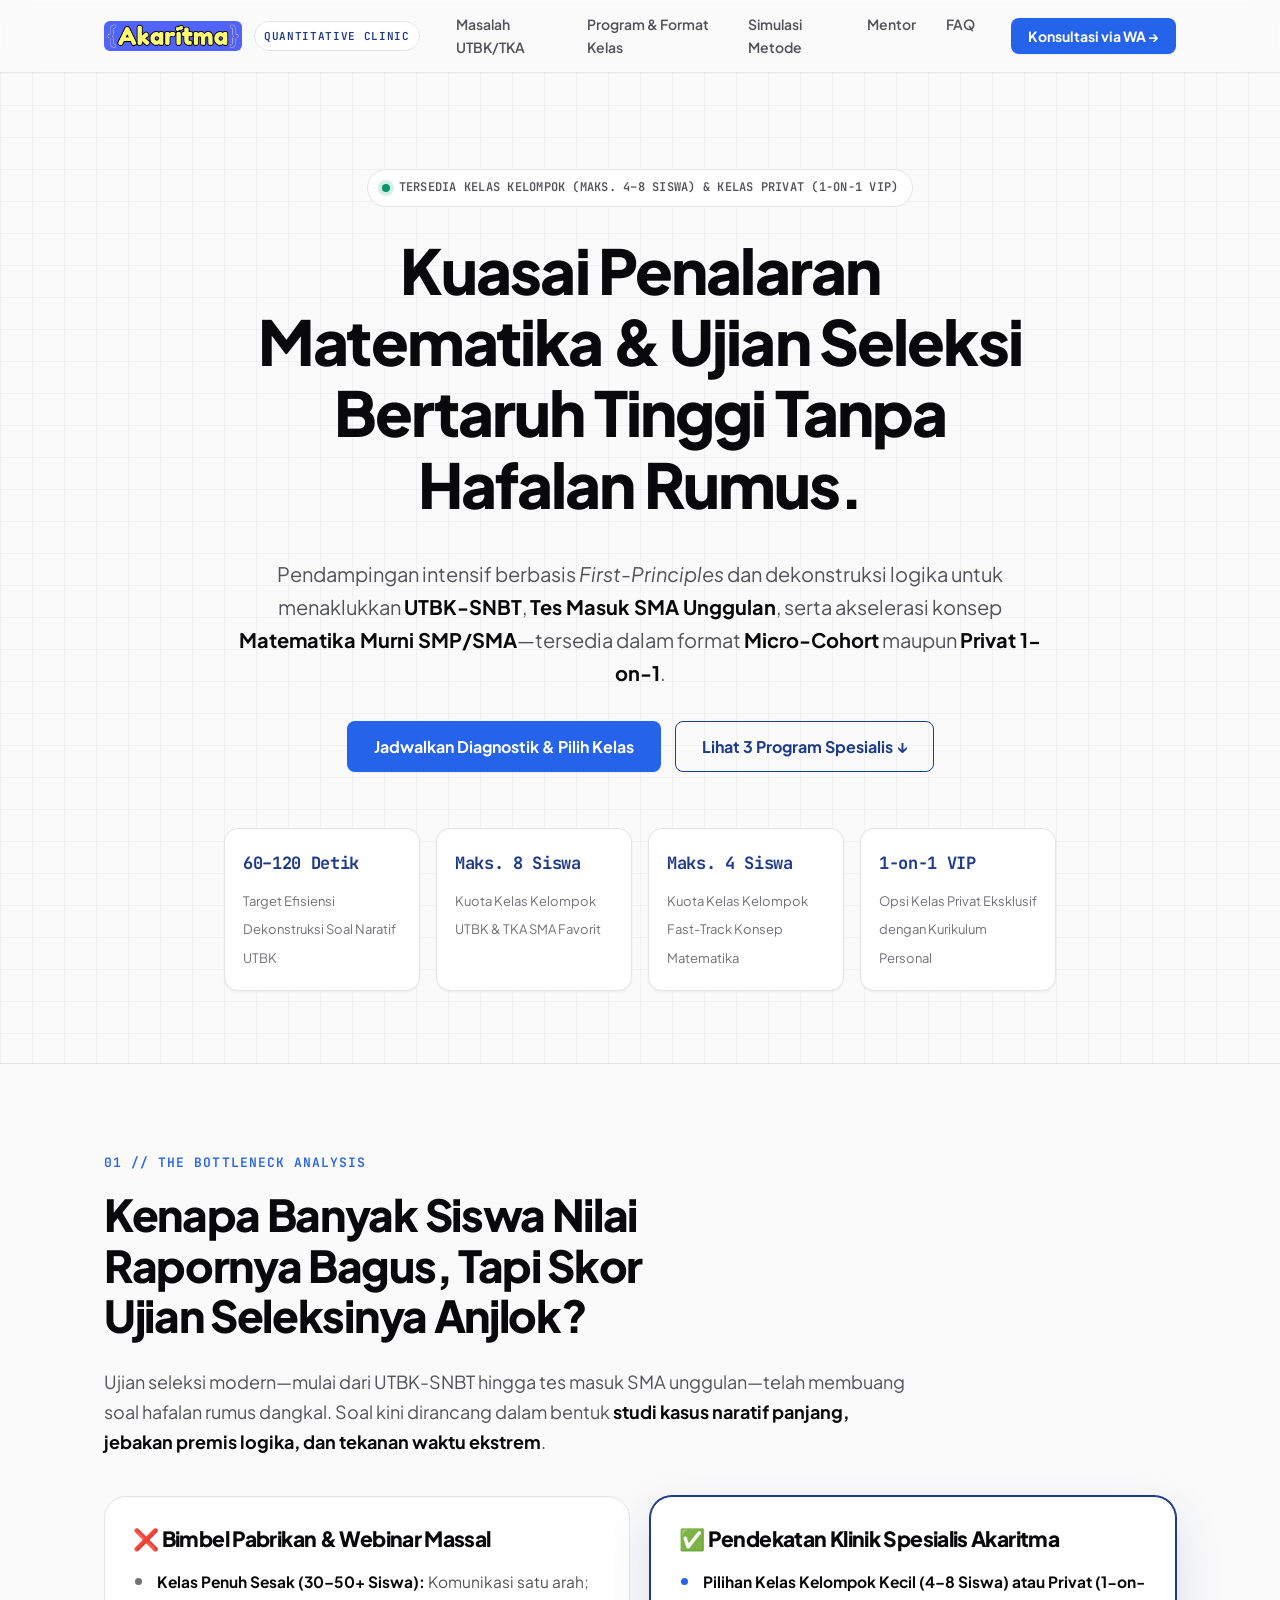
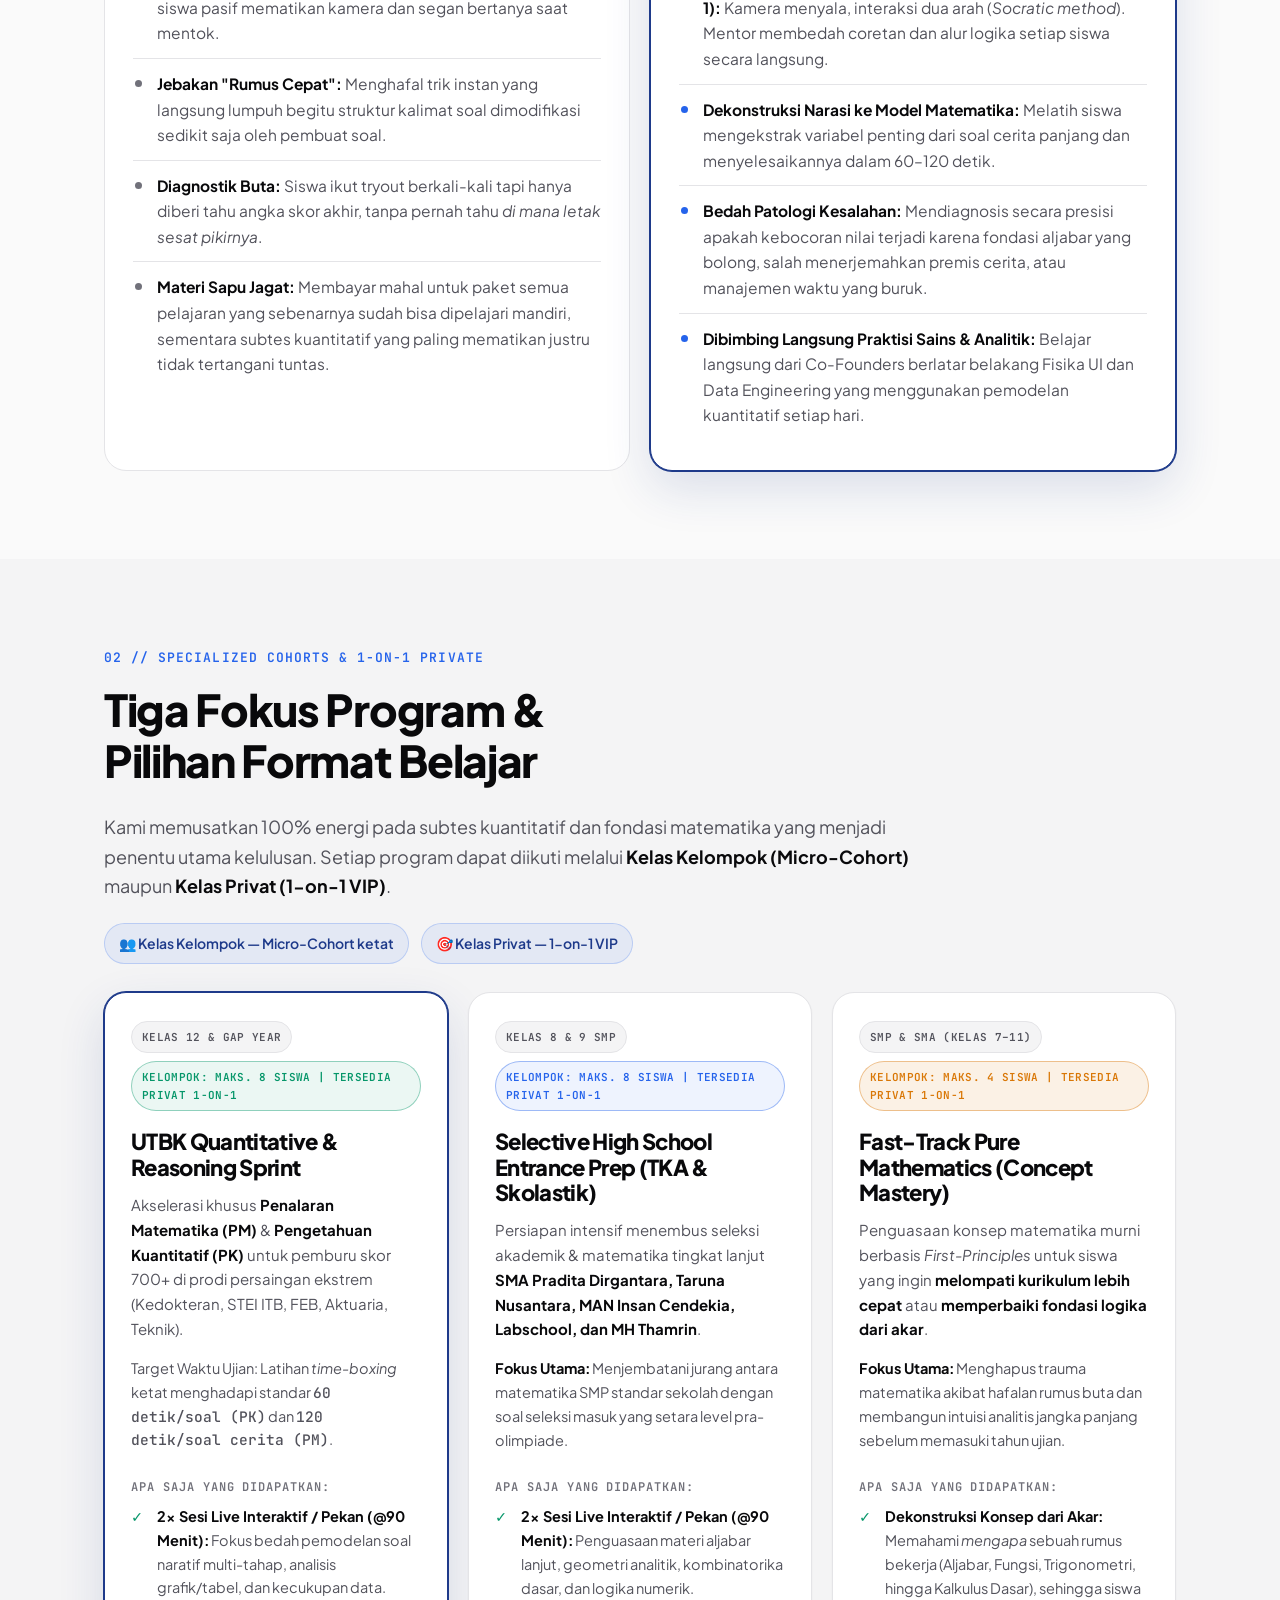
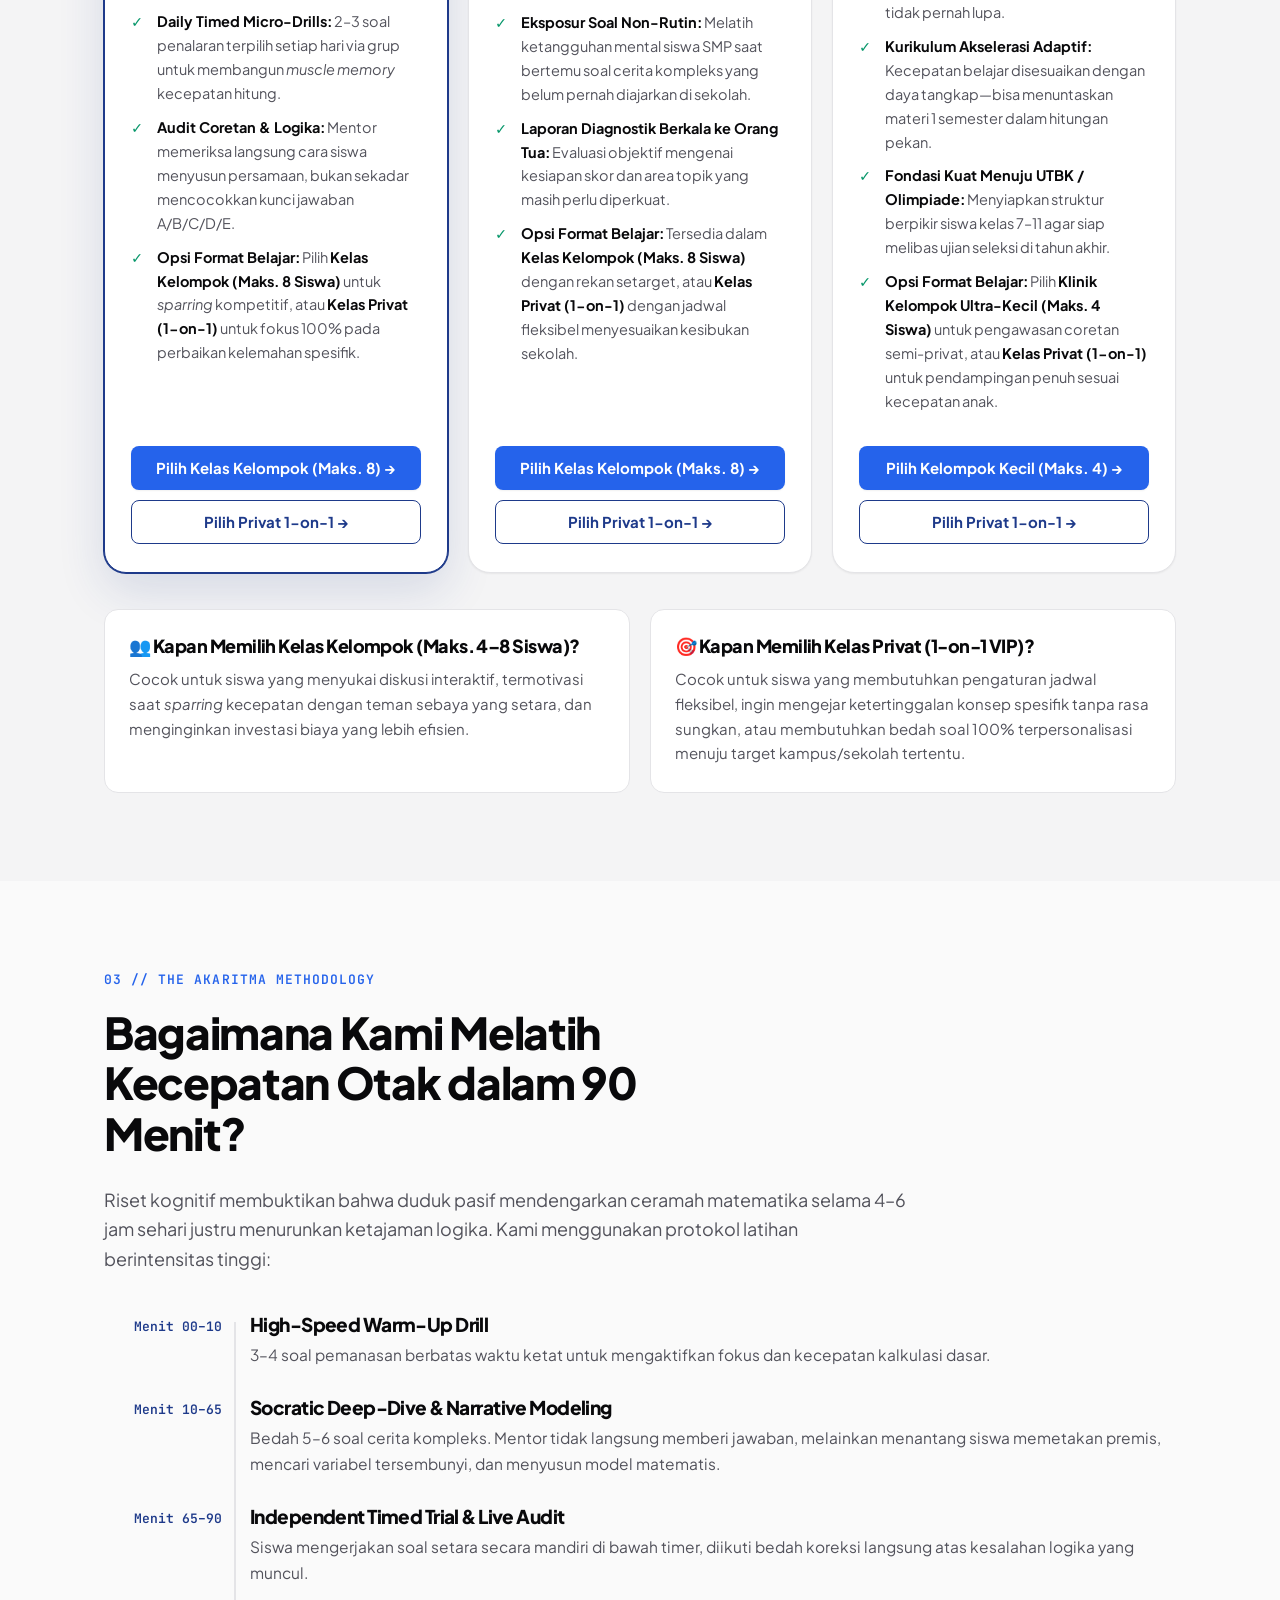
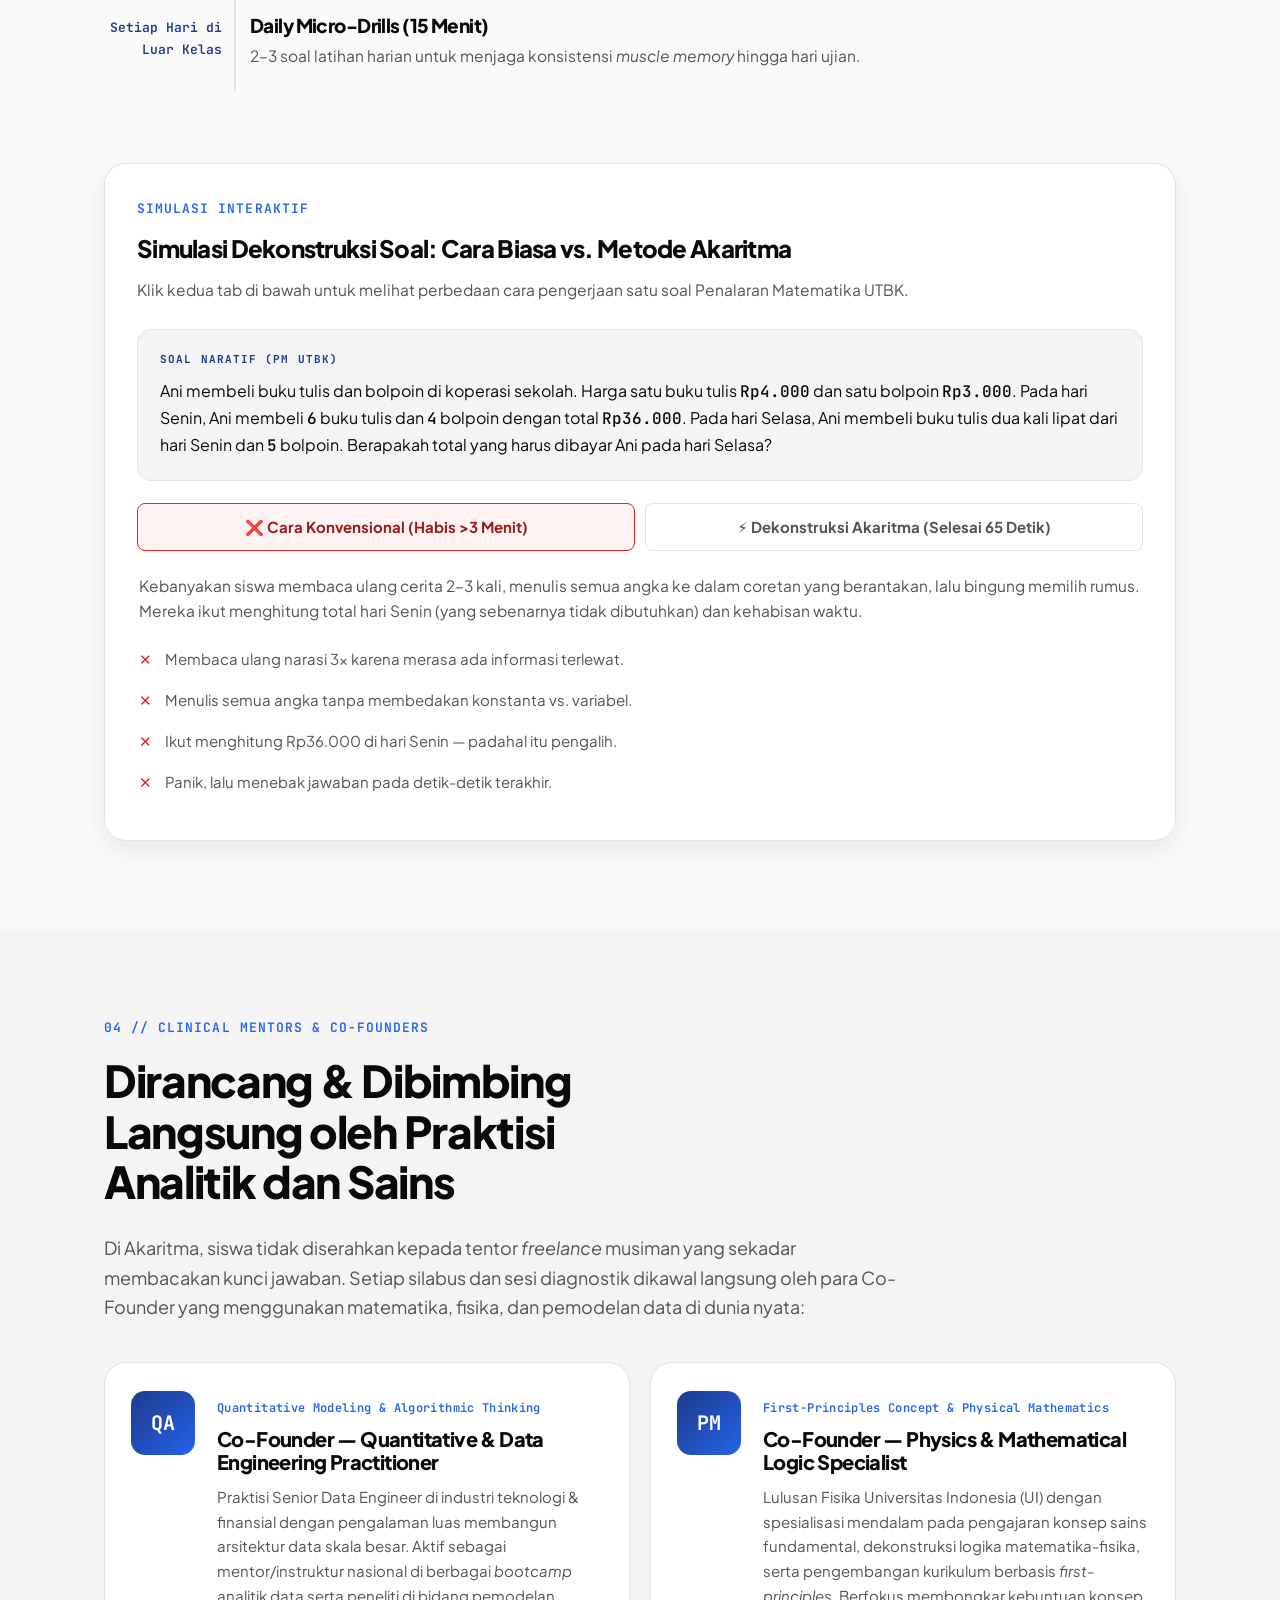
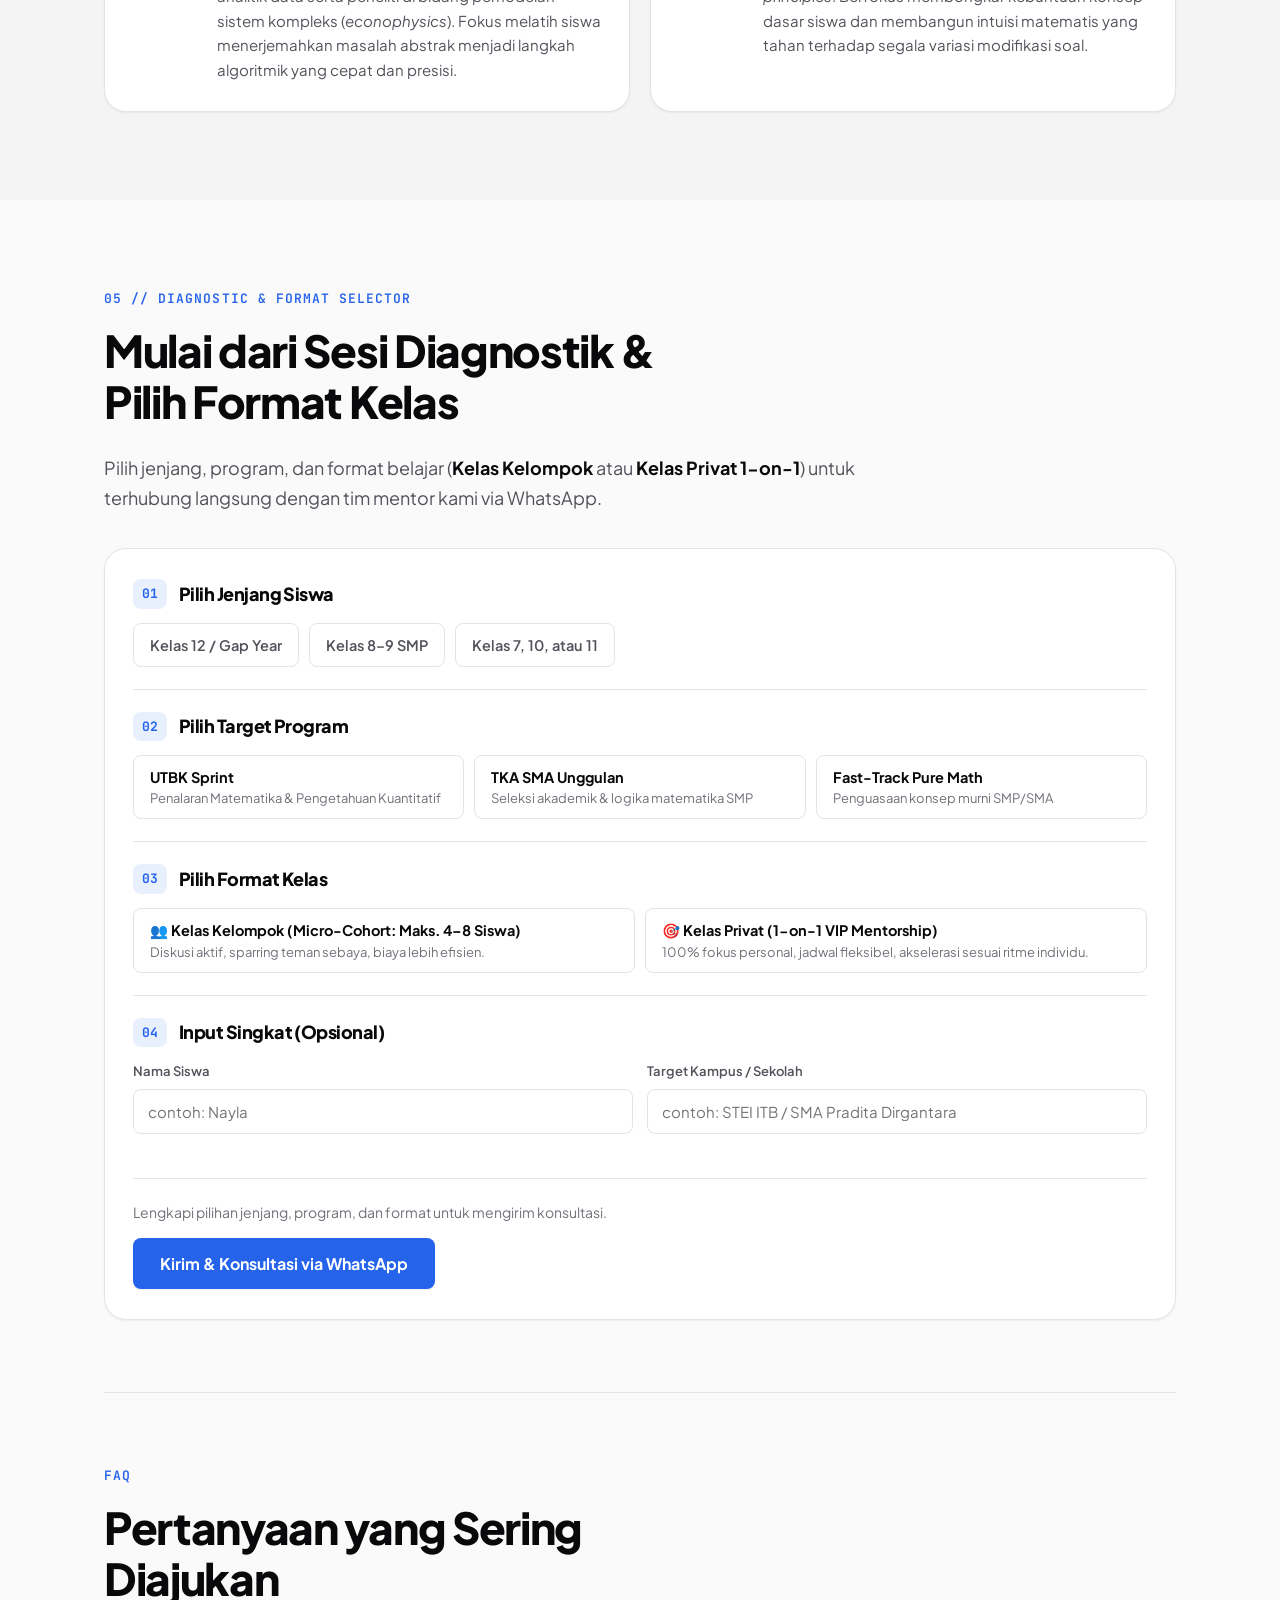
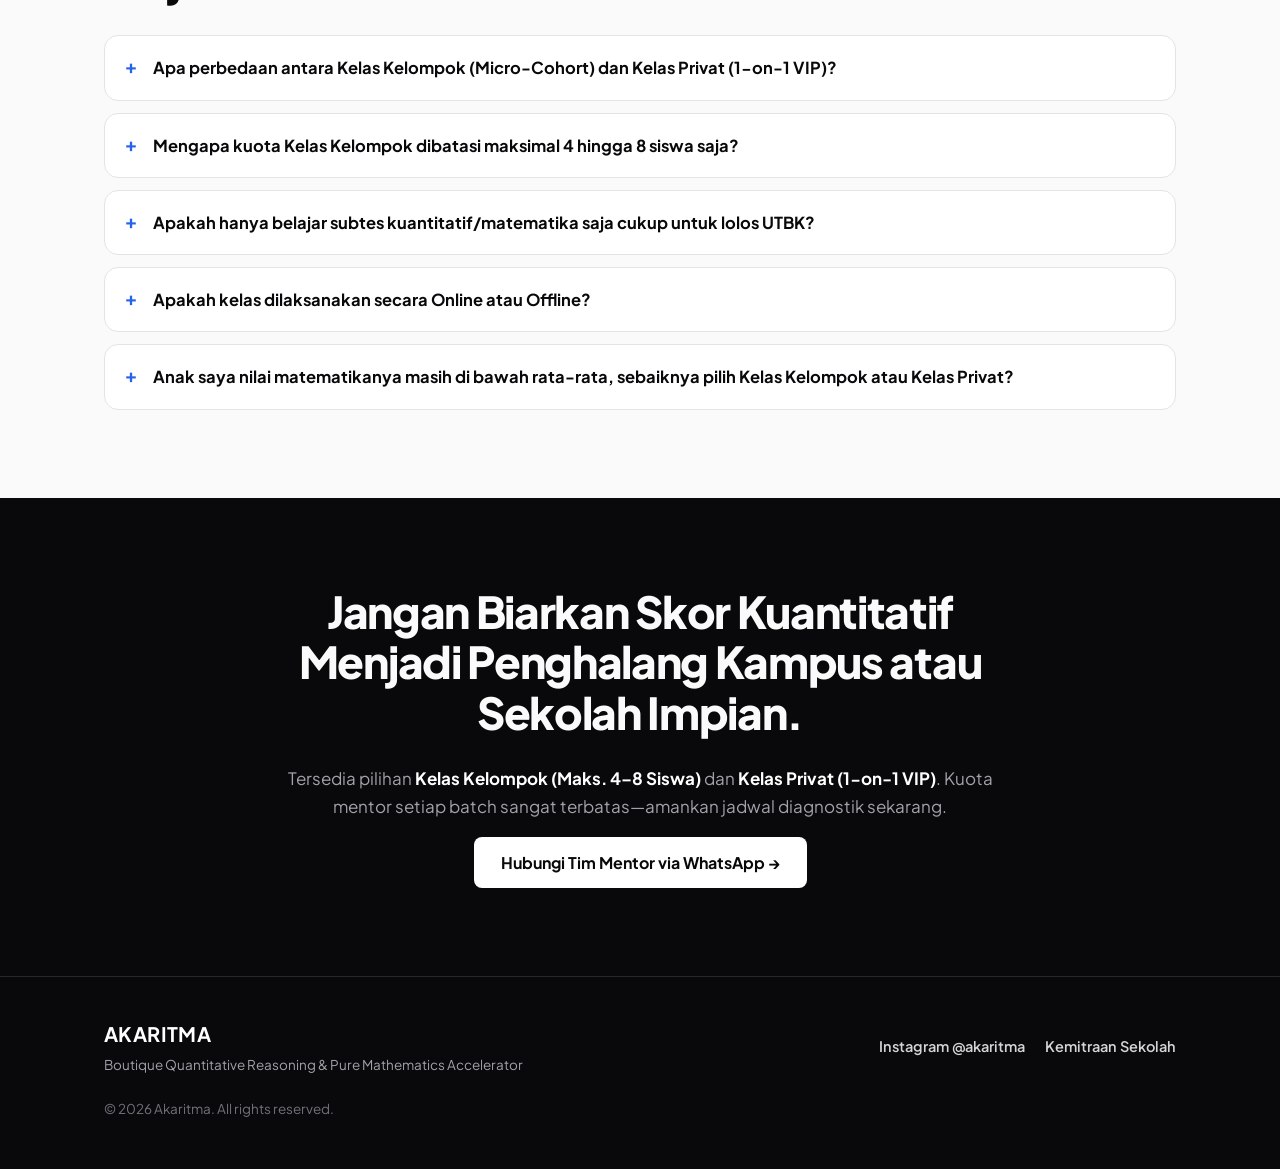
==== commit 5ada12de: "Revamp Akaritma site to clinical quantitative-reasoning concept - Rebuild index.html: 8-section Baha" ====
--- a/index.html
+++ b/index.html
@@ -3,92 +3,58 @@
 <head>
 <meta charset="utf-8">
 <meta name="viewport" content="width=device-width, initial-scale=1">
-<title>Akaritma — Akselerasi Matematika, Penalaran, dan Coding untuk SD, SMP, SMA</title>
-<meta name="description" content="Boutique academic &amp; tech accelerator: pendampingan matematika, penalaran, dan coding dengan maksimal 4 siswa per kelas. Nasional Plus, Cambridge, dan IB. Diagnostic Mapping di awal, Executive Report tiap 3 bulan.">
-<meta name="theme-color" content="#5263FB">
+<title>Akaritma — Klinik Penalaran Kuantitatif &amp; Matematika Murni | UTBK, TKA &amp; Fast-Track</title>
+<meta name="description" content="Akaritma adalah klinik penalaran kuantitatif &amp; matematika murni berbasis First-Principles. Pendampingan UTBK-SNBT, Tes Masuk SMA Unggulan (TKA), dan akselerasi Matematika Murni — tersedia Kelas Kelompok (Maks. 4–8 Siswa) &amp; Kelas Privat (1-on-1 VIP).">
+<meta name="theme-color" content="#1E3A8A">
 <meta name="robots" content="index,follow">
-
-<!-- Ganti domain di 5 tempat bila berubah: canonical, og:url, og:image,
-     twitter:image, plus robots.txt dan sitemap.xml. -->
-<link rel="canonical" href="https://akaritma.com/">
-<meta property="og:url" content="https://akaritma.com/">
+<link rel="canonical" href="https://akaritma.github.io/">
+
 <meta property="og:type" content="website">
 <meta property="og:site_name" content="Akaritma">
 <meta property="og:locale" content="id_ID">
-<meta property="og:locale:alternate" content="en_US">
-<meta property="og:title" content="Akaritma — Beyond Good Grades">
-<meta property="og:description" content="Nilai bagus itu standar minimum. Kami membangun cara berpikirnya: matematika, penalaran, dan coding dengan maksimal 4 siswa per kelas.">
-<meta property="og:image" content="https://akaritma.com/assets/img/og-image.png">
+<meta property="og:url" content="https://akaritma.github.io/">
+<meta property="og:title" content="Akaritma — Klinik Penalaran Kuantitatif &amp; Matematika Murni">
+<meta property="og:description" content="Kuasai Penalaran Matematika &amp; ujian seleksi bertaruh tinggi tanpa hafalan rumus. Kelas Kelompok (Maks. 4–8 Siswa) &amp; Kelas Privat (1-on-1 VIP) untuk UTBK-SNBT, TKA SMA Unggulan, dan Fast-Track Matematika.">
+<meta property="og:image" content="https://akaritma.github.io/assets/img/og-image.png">
 <meta property="og:image:width" content="1200">
 <meta property="og:image:height" content="630">
 <meta name="twitter:card" content="summary_large_image">
-<meta name="twitter:title" content="Akaritma — Beyond Good Grades">
-<meta name="twitter:description" content="Akselerasi matematika, penalaran, dan coding. Maksimal 4 siswa per kelas.">
-<meta name="twitter:image" content="https://akaritma.com/assets/img/og-image.png">
+<meta name="twitter:title" content="Akaritma — Klinik Penalaran Kuantitatif &amp; Matematika Murni">
+<meta name="twitter:description" content="Kuasai Penalaran Matematika &amp; ujian seleksi bertaruh tinggi tanpa hafalan rumus. Kelas Kelompok (Maks. 4–8 Siswa) &amp; Kelas Privat (1-on-1 VIP).">
+<meta name="twitter:image" content="https://akaritma.github.io/assets/img/og-image.png">
 
 <link rel="icon" href="assets/img/favicon.svg" type="image/svg+xml">
 <link rel="preconnect" href="https://fonts.googleapis.com">
 <link rel="preconnect" href="https://fonts.gstatic.com" crossorigin>
-<link rel="stylesheet" href="https://fonts.googleapis.com/css2?family=Plus+Jakarta+Sans:wght@400;500;600;700;800&family=JetBrains+Mono:wght@400;500;600&display=swap">
+<link rel="stylesheet" href="https://fonts.googleapis.com/css2?family=Plus+Jakarta+Sans:wght@400;500;600;700;800&family=JetBrains+Mono:wght@400;500;600;700&display=swap">
 <link rel="stylesheet" href="assets/css/style.css">
-
-<script type="application/ld+json">
-{
-  "@context": "https://schema.org",
-  "@type": "EducationalOrganization",
-  "name": "Akaritma",
-  "alternateName": "Akaritma Academic & Tech Accelerator",
-  "url": "https://akaritma.com/",
-  "logo": "https://akaritma.com/assets/img/og-image.png",
-  "description": "Boutique academic & tech accelerator untuk siswa SD, SMP, dan SMA: pendampingan matematika, penalaran numerasi, dan coding dengan maksimal empat siswa per kelas.",
-  "areaServed": { "@type": "Country", "name": "Indonesia" },
-  "knowsLanguage": ["id", "en"],
-  "sameAs": ["https://www.instagram.com/akaritma"],
-  "founder": [
-    { "@type": "Person", "name": "Hanifa", "jobTitle": "Co-Founder" },
-    { "@type": "Person", "name": "Chairul Aulia", "jobTitle": "Co-Founder" }
-  ],
-  "hasOfferCatalog": {
-    "@type": "OfferCatalog",
-    "name": "Program Akaritma",
-    "itemListElement": [
-      { "@type": "Course", "name": "Akaritma Math Explorer", "description": "Program numerasi untuk SD kelas 1–6, private 1-on-1, kurikulum Nasional Plus atau Cambridge Primary." },
-      { "@type": "Course", "name": "1-Year Math Fast-Track Masterclass", "description": "Program akselerasi matematika SMP dan SMA, semi-private maksimal empat siswa, materi tiga tahun dalam satu tahun." },
-      { "@type": "Course", "name": "Junior Innovator", "description": "Computational thinking untuk usia 7–12 tahun melalui Scratch dan Minecraft Education." },
-      { "@type": "Course", "name": "Teen Visionary", "description": "Pemrograman Python, web, dan dasar AI untuk usia 13–18 tahun dengan output portofolio proyek." }
-    ]
-  }
-}
-</script>
 </head>
 <body>
-<a class="skip-link" href="#main" data-i18n="a11y.skip">Langsung ke konten</a>
-
+<a class="skip-link" href="#main">Langsung ke konten</a>
+
+<!-- ============================================================
+     SECTION 1: STICKY GLASSMORPHISM NAVBAR
+============================================================ -->
 <header class="site-header" id="top">
   <div class="wrap header-inner">
-    <a class="brand" href="#top">
+    <a class="brand" href="#top" aria-label="Akaritma — kembali ke atas">
       <img class="brand__logo" src="assets/img/logo.png" alt="Akaritma" width="147" height="32">
+      <span class="brand__pill">QUANTITATIVE CLINIC</span>
     </a>
 
-    <nav class="nav" id="nav" aria-label="Navigasi utama" data-i18n-attr="aria-label:nav.label">
+    <nav class="nav" id="nav" aria-label="Navigasi utama">
       <ul class="nav__list">
-        <li><a href="#masalah" data-i18n="nav.problems">Masalah</a></li>
-        <li><a href="#pendekatan" data-i18n="nav.approach">Pendekatan</a></li>
-        <li><a href="#program" data-i18n="nav.programs">Program</a></li>
-        <li><a href="#kurikulum" data-i18n="nav.curriculum">Kurikulum</a></li>
-        <li><a href="#cara-kerja" data-i18n="nav.how">Cara kerja</a></li>
-        <li><a href="#sekolah" data-i18n="nav.schools">Untuk sekolah</a></li>
-        <li><a href="#faq" data-i18n="nav.faq">FAQ</a></li>
+        <li><a href="#problem">Masalah UTBK/TKA</a></li>
+        <li><a href="#programs">Program &amp; Format Kelas</a></li>
+        <li><a href="#method">Simulasi Metode</a></li>
+        <li><a href="#mentors">Mentor</a></li>
+        <li><a href="#faq">FAQ</a></li>
       </ul>
     </nav>
 
     <div class="header-tools">
-      <div class="lang" role="group" aria-label="Bahasa" data-i18n-attr="aria-label:nav.lang">
-        <button type="button" data-lang="id" aria-pressed="true">ID</button>
-        <button type="button" data-lang="en" aria-pressed="false">EN</button>
-      </div>
-      <a class="btn btn--primary btn--sm" data-wa="diagnostic" href="https://wa.me/6285882227053" target="_blank" rel="noopener" data-i18n="nav.cta">Jadwalkan</a>
-      <button class="burger" id="burger" type="button" aria-expanded="false" aria-controls="nav" aria-label="Buka menu" data-i18n-attr="aria-label:nav.menu">
+      <a class="btn btn--primary btn--sm" data-wa-program="diagnostic" data-wa-format="Kelompok" href="#consult" target="_blank" rel="noopener">Konsultasi via WA →</a>
+      <button class="burger" id="burger" type="button" aria-expanded="false" aria-controls="nav" aria-label="Buka menu">
         <span aria-hidden="true"></span><span aria-hidden="true"></span><span aria-hidden="true"></span>
       </button>
     </div>
@@ -97,617 +63,432 @@
 
 <main id="main">
 
-  <!-- ============ HERO ============ -->
-  <section class="hero" id="hero">
-    <div class="wrap hero__grid">
-      <div class="hero__copy">
-        <p class="eyebrow mono"><span class="eyebrow__num">{ Akaritma }</span><span class="eyebrow__rule" aria-hidden="true"></span><span data-i18n="hero.eyebrow">Boutique academic accelerator</span></p>
-        <h1 class="hero__title" data-i18n="hero.title">Nilai bagus itu standar minimum. Yang kami bangun: cara berpikirnya.</h1>
-        <p class="hero__lede" data-i18n-html="hero.lede">Anak Anda sudah di sekolah terbaik. Tapi ritme kurikulum, tuntutan HOTS, dan Cambridge Paper menuntut sesuatu yang jarang diajarkan: <strong>logika, bukan cuma hafalan</strong>. Kami mendampingi maksimal 4 siswa per kelas — menguasai konsep sebelum materinya dibahas di sekolah.</p>
-        <div class="hero__ctas">
-          <a class="btn btn--primary btn--lg" data-wa="diagnostic" href="https://wa.me/6285882227053" target="_blank" rel="noopener" data-i18n="hero.cta1">Jadwalkan Diagnostic Mapping</a>
-          <a class="btn btn--ghost btn--lg" href="#program" data-i18n="hero.cta2">Lihat program</a>
-        </div>
-        <ul class="trust">
-          <li data-i18n="trust.1">Mentor alumni UI &amp; PTN unggulan</li>
-          <li data-i18n="trust.2">Maksimal 4 siswa per kelas, atau private 1-on-1</li>
-          <li data-i18n="trust.3">Nasional Plus, Cambridge, dan IB</li>
-          <li data-i18n="trust.4">Online maupun home visit</li>
-        </ul>
-      </div>
-
-      <figure class="hero__art">
-        <svg viewBox="0 0 560 430" role="img" aria-labelledby="accelTitle accelDesc" width="560" height="430">
-          <title id="accelTitle" data-i18n="chart.title">Kurva akselerasi Akaritma dibanding belajar reaktif</title>
-          <desc id="accelDesc" data-i18n="chart.desc">Garis kuning Akaritma naik cepat lalu datar di atas zona stres, sementara garis putus-putus belajar reaktif bergerigi naik turun mengikuti jadwal ujian.</desc>
-          <defs>
-            <linearGradient id="accelBg" x1="0" y1="0" x2="0" y2="1">
-              <stop offset="0" stop-color="#171A44"/>
-              <stop offset="1" stop-color="#0E1030"/>
-            </linearGradient>
-            <linearGradient id="accelLine" x1="0" y1="1" x2="0" y2="0">
-              <stop offset="0" stop-color="#FFD93B" stop-opacity=".55"/>
-              <stop offset="1" stop-color="#FFD93B"/>
-            </linearGradient>
-            <filter id="accelGlow" x="-20%" y="-40%" width="140%" height="180%">
-              <feGaussianBlur stdDeviation="7" result="blur"/>
-              <feMerge><feMergeNode in="blur"/><feMergeNode in="SourceGraphic"/></feMerge>
-            </filter>
-          </defs>
-          <rect width="560" height="430" rx="22" fill="url(#accelBg)"/>
-          <g stroke="#EDEEFF" stroke-opacity=".07" stroke-width="1">
-            <line x1="70" y1="70" x2="524" y2="70"/><line x1="70" y1="130" x2="524" y2="130"/>
-            <line x1="70" y1="190" x2="524" y2="190"/><line x1="70" y1="250" x2="524" y2="250"/>
-            <line x1="70" y1="310" x2="524" y2="310"/>
-            <line x1="140" y1="60" x2="140" y2="352"/><line x1="235" y1="60" x2="235" y2="352"/>
-            <line x1="330" y1="60" x2="330" y2="352"/><line x1="425" y1="60" x2="425" y2="352"/>
-          </g>
-          <rect x="70" y="150" width="454" height="92" fill="#FF5C7A" fill-opacity=".14"/>
-          <line x1="70" y1="150" x2="524" y2="150" stroke="#FF5C7A" stroke-opacity=".45" stroke-dasharray="4 4"/>
-          <line x1="70" y1="242" x2="524" y2="242" stroke="#FF5C7A" stroke-opacity=".45" stroke-dasharray="4 4"/>
-          <text x="512" y="196" text-anchor="end" font-family="'Plus Jakarta Sans', system-ui, sans-serif" font-size="11" font-weight="700" fill="#FF9BAE" data-i18n="chart.stress">Zona stres / burnout</text>
-          <line x1="70" y1="352" x2="524" y2="352" stroke="#EDEEFF" stroke-opacity=".38" stroke-width="1.5"/>
-          <line x1="70" y1="56" x2="70" y2="352" stroke="#EDEEFF" stroke-opacity=".38" stroke-width="1.5"/>
-          <polyline points="70,338 104,300 140,214 176,320 212,302 235,222 268,324 300,306 330,228 366,326 400,308 425,224 458,328 490,312 512,318" fill="none" stroke="#6FE3E1" stroke-width="2" stroke-dasharray="5 5" stroke-linejoin="round" opacity=".9"/>
-          <path d="M70 338 C 96 328, 112 236, 140 170 C 158 128, 182 108, 214 102 L 524 96" fill="none" stroke="url(#accelLine)" stroke-width="4" stroke-linecap="round" filter="url(#accelGlow)"/>
-          <g stroke="#EDEEFF" stroke-opacity=".5" stroke-width="1.5">
-            <line x1="140" y1="352" x2="140" y2="358"/><line x1="235" y1="352" x2="235" y2="358"/>
-            <line x1="330" y1="352" x2="330" y2="358"/><line x1="425" y1="352" x2="425" y2="358"/>
-          </g>
-          <g font-family="'JetBrains Mono', monospace" font-size="9.5" fill="#B7BAE0" text-anchor="middle" letter-spacing=".08em">
-            <text x="140" y="372" data-i18n="chart.exam">UJIAN</text>
-            <text x="235" y="372" data-i18n="chart.exam">UJIAN</text>
-            <text x="330" y="372" data-i18n="chart.exam">UJIAN</text>
-            <text x="425" y="372" data-i18n="chart.exam">UJIAN</text>
-          </g>
-          <text x="297" y="396" text-anchor="middle" font-family="'Plus Jakarta Sans', system-ui, sans-serif" font-size="11" fill="#B7BAE0" data-i18n="chart.xaxis">Waktu — satu semester</text>
-          <text x="150" y="150" font-family="'Plus Jakarta Sans', system-ui, sans-serif" font-size="12" font-weight="800" fill="#FFD93B" data-i18n="chart.accel">Akselerasi Akaritma</text>
-          <line x1="146" y1="158" x2="132" y2="196" stroke="#FFD93B" stroke-opacity=".5" stroke-width="1.5"/>
-          <text x="300" y="342" font-family="'Plus Jakarta Sans', system-ui, sans-serif" font-size="11.5" font-weight="600" fill="#6FE3E1" data-i18n="chart.reactive">Belajar reaktif</text>
-          <circle cx="360" cy="97" r="4" fill="#FFD93B"/>
-          <g transform="translate(232 44)">
-            <rect x="0" y="0" width="212" height="42" rx="10" fill="#FFD93B"/>
-            <text x="12" y="18" font-family="'Plus Jakarta Sans', system-ui, sans-serif" font-size="10.5" font-weight="700" fill="#10122E" data-i18n="chart.note1">Pemahaman memuncak jauh</text>
-            <text x="12" y="32" font-family="'Plus Jakarta Sans', system-ui, sans-serif" font-size="10.5" font-weight="700" fill="#10122E" data-i18n="chart.note2">sebelum ujian datang.</text>
-          </g>
-          <text x="24" y="204" transform="rotate(-90 24 204)" text-anchor="middle" font-family="'Plus Jakarta Sans', system-ui, sans-serif" font-size="10.5" fill="#B7BAE0" data-i18n="chart.yaxis">Penguasaan materi &amp; tingkat stres</text>
-        </svg>
-      </figure>
-    </div>
-  </section>
-
-  <!-- ============ FACTS ============ -->
-  <ul class="facts">
-    <li>
-      <span class="facts__num" data-i18n="facts.1.n">Rasio kelas</span>
-      <span class="facts__label" data-i18n="facts.1.t">Maks 4 siswa</span>
-      <span class="facts__desc" data-i18n="facts.1.d">per kelas semi-private</span>
-    </li>
-    <li>
-      <span class="facts__num" data-i18n="facts.2.n">Pengalaman</span>
-      <span class="facts__label" data-i18n="facts.2.t">7+ tahun</span>
-      <span class="facts__desc" data-i18n="facts.2.d">mengajar &amp; praktik data</span>
-    </li>
-    <li>
-      <span class="facts__num" data-i18n="facts.3.n">Akselerasi</span>
-      <span class="facts__label" data-i18n="facts.3.t">3 tahun → 1 tahun</span>
-      <span class="facts__desc" data-i18n="facts.3.d">dalam empat batch modular</span>
-    </li>
-    <li>
-      <span class="facts__num" data-i18n="facts.4.n">Transparansi</span>
-      <span class="facts__label" data-i18n="facts.4.t">Tiap 3 bulan</span>
-      <span class="facts__desc" data-i18n="facts.4.d">Executive Report untuk orang tua</span>
-    </li>
-  </ul>
-
-  <!-- ============ 01 MASALAH ============ -->
-  <section class="section" id="masalah">
+  <!-- ============================================================
+       SECTION 2: HERO (ABOVE THE FOLD)
+  ============================================================ -->
+  <section class="hero bg-math-grid" id="hero">
+    <div class="wrap hero-inner">
+      <p class="hero__status">
+        <span class="hero__status-dot" aria-hidden="true"></span>
+        TERSEDIA KELAS KELOMPOK (MAKS. 4–8 SISWA) &amp; KELAS PRIVAT (1-ON-1 VIP)
+      </p>
+
+      <h1 class="hero__title">Kuasai Penalaran Matematika &amp; Ujian Seleksi Bertaruh Tinggi Tanpa Hafalan Rumus.</h1>
+
+      <p class="hero__lead">Pendampingan intensif berbasis <em>First-Principles</em> dan dekonstruksi logika untuk menaklukkan <strong>UTBK-SNBT</strong>, <strong>Tes Masuk SMA Unggulan</strong>, serta akselerasi konsep <strong>Matematika Murni SMP/SMA</strong>—tersedia dalam format <strong>Micro-Cohort</strong> maupun <strong>Privat 1-on-1</strong>.</p>
+
+      <div class="hero__cta">
+        <a class="btn btn--primary btn--lg" href="#consult">Jadwalkan Diagnostik &amp; Pilih Kelas</a>
+        <a class="btn btn--outline btn--lg" href="#programs">Lihat 3 Program Spesialis ↓</a>
+      </div>
+
+      <div class="hero__metrics">
+        <div class="metric">
+          <strong class="metric__value">60–120 Detik</strong>
+          <span class="metric__label">Target Efisiensi Dekonstruksi Soal Naratif UTBK</span>
+        </div>
+        <div class="metric">
+          <strong class="metric__value">Maks. 8 Siswa</strong>
+          <span class="metric__label">Kuota Kelas Kelompok UTBK &amp; TKA SMA Favorit</span>
+        </div>
+        <div class="metric">
+          <strong class="metric__value">Maks. 4 Siswa</strong>
+          <span class="metric__label">Kuota Kelas Kelompok Fast-Track Konsep Matematika</span>
+        </div>
+        <div class="metric">
+          <strong class="metric__value">1-on-1 VIP</strong>
+          <span class="metric__label">Opsi Kelas Privat Eksklusif dengan Kurikulum Personal</span>
+        </div>
+      </div>
+    </div>
+  </section>
+
+  <!-- ============================================================
+       SECTION 3: THE BOTTLENECK & ANTI-BIMBEL COMPARISON
+  ============================================================ -->
+  <section class="section" id="problem">
     <div class="wrap">
-      <header class="section__head">
-        <p class="eyebrow mono"><span class="eyebrow__num">{ 01 }</span><span class="eyebrow__rule" aria-hidden="true"></span><span data-i18n="prob.kicker">Masalah</span></p>
-        <h2 data-i18n="prob.title">Sekadar mengikuti pelajaran tidak sama dengan benar-benar menguasai.</h2>
-        <p class="subhead-note" data-i18n="prob.note">Empat hal ini yang paling sering kami dengar dari orang tua di sekolah berstandar tinggi.</p>
-      </header>
-
-      <div class="grid grid--4">
-        <article class="card">
-          <span class="card__num" aria-hidden="true">01</span>
-          <h3 data-i18n="prob.1.t">Ritme kurikulum sangat cepat</h3>
-          <p data-i18n="prob.1.d">Materi bergerak lebih cepat dari kemampuan mencerna. Anak menghafal prosedur demi ujian besok, belum sampai penguasaan konsep.</p>
-        </article>
-        <article class="card">
-          <span class="card__num" aria-hidden="true">02</span>
-          <h3 data-i18n="prob.2.t">Jebakan hafal rumus cepat</h3>
-          <p data-i18n="prob.2.d">Nilai aman di soal rutin, tapi buyar begitu bentuk soalnya diubah — persis yang dituntut HOTS dan Cambridge Paper.</p>
-        </article>
-        <article class="card">
-          <span class="card__num" aria-hidden="true">03</span>
-          <h3 data-i18n="prob.3.t">Waktu luang habis untuk mengejar</h3>
-          <p data-i18n="prob.3.d">Belajar reaktif menjelang ujian menguras waktu istirahat dan kebahagiaan anak di rumah.</p>
-        </article>
-        <article class="card">
-          <span class="card__num" aria-hidden="true">04</span>
-          <h3 data-i18n="prob.4.t">Kelas massal 15–20 anak</h3>
-          <p data-i18n="prob.4.d">Tidak ada waktu memetakan satu per satu. Yang tertinggal makin tertinggal, yang cepat jadi bosan.</p>
-        </article>
-      </div>
-    </div>
-  </section>
-
-  <!-- ============ 02 PENDEKATAN ============ -->
-  <section class="section section--alt" id="pendekatan">
+      <p class="eyebrow">01 // THE BOTTLENECK ANALYSIS</p>
+      <h2 class="section-title">Kenapa Banyak Siswa Nilai Rapornya Bagus, Tapi Skor Ujian Seleksinya Anjlok?</h2>
+      <p class="section-lead">Ujian seleksi modern—mulai dari UTBK-SNBT hingga tes masuk SMA unggulan—telah membuang soal hafalan rumus dangkal. Soal kini dirancang dalam bentuk <strong>studi kasus naratif panjang, jebakan premis logika, dan tekanan waktu ekstrem</strong>.</p>
+
+      <div class="compare">
+        <article class="compare-card compare-card--muted">
+          <h3 class="compare-card__title">❌ Bimbel Pabrikan &amp; Webinar Massal</h3>
+          <ul class="compare-list">
+            <li><strong>Kelas Penuh Sesak (30–50+ Siswa):</strong> Komunikasi satu arah; siswa pasif mematikan kamera dan segan bertanya saat mentok.</li>
+            <li><strong>Jebakan &quot;Rumus Cepat&quot;:</strong> Menghafal trik instan yang langsung lumpuh begitu struktur kalimat soal dimodifikasi sedikit saja oleh pembuat soal.</li>
+            <li><strong>Diagnostik Buta:</strong> Siswa ikut tryout berkali-kali tapi hanya diberi tahu angka skor akhir, tanpa pernah tahu <em>di mana letak sesat pikirnya</em>.</li>
+            <li><strong>Materi Sapu Jagat:</strong> Membayar mahal untuk paket semua pelajaran yang sebenarnya sudah bisa dipelajari mandiri, sementara subtes kuantitatif yang paling mematikan justru tidak tertangani tuntas.</li>
+          </ul>
+        </article>
+
+        <article class="compare-card compare-card--featured">
+          <h3 class="compare-card__title">✅ Pendekatan Klinik Spesialis Akaritma</h3>
+          <ul class="compare-list">
+            <li><strong>Pilihan Kelas Kelompok Kecil (4–8 Siswa) atau Privat (1-on-1):</strong> Kamera menyala, interaksi dua arah (<em>Socratic method</em>). Mentor membedah coretan dan alur logika setiap siswa secara langsung.</li>
+            <li><strong>Dekonstruksi Narasi ke Model Matematika:</strong> Melatih siswa mengekstrak variabel penting dari soal cerita panjang dan menyelesaikannya dalam 60–120 detik.</li>
+            <li><strong>Bedah Patologi Kesalahan:</strong> Mendiagnosis secara presisi apakah kebocoran nilai terjadi karena fondasi aljabar yang bolong, salah menerjemahkan premis cerita, atau manajemen waktu yang buruk.</li>
+            <li><strong>Dibimbing Langsung Praktisi Sains &amp; Analitik:</strong> Belajar langsung dari Co-Founders berlatar belakang Fisika UI dan Data Engineering yang menggunakan pemodelan kuantitatif setiap hari.</li>
+          </ul>
+        </article>
+      </div>
+    </div>
+  </section>
+
+  <!-- ============================================================
+       SECTION 4: THE 3 CORE PROGRAMS & FORMAT OPTIONS
+  ============================================================ -->
+  <section class="section section--subtle" id="programs">
     <div class="wrap">
-      <header class="section__head">
-        <p class="eyebrow mono"><span class="eyebrow__num">{ 02 }</span><span class="eyebrow__rule" aria-hidden="true"></span><span data-i18n="app.kicker">Pendekatan</span></p>
-        <h2 data-i18n="app.title">Bukan bimbel tambahan. Akselerasi yang terstruktur.</h2>
-        <p class="subhead-note" data-i18n="app.note">Yang membedakan biasanya bukan jumlah jam belajarnya, tapi cara materinya dipetakan.</p>
-      </header>
-
-      <div class="compare" role="table" aria-labelledby="compareCaption">
-        <p id="compareCaption" class="visually-hidden" data-i18n="app.table.caption">Perbandingan pendekatan bimbingan konvensional dengan standar Akaritma</p>
-        <div class="compare__row compare__row--head" role="row">
-          <div class="compare__cell" role="columnheader" data-i18n="app.th1">Dimensi</div>
-          <div class="compare__cell" role="columnheader" data-i18n="app.th2">Bimbingan konvensional</div>
-          <div class="compare__cell" role="columnheader" data-i18n="app.th3">Standar Akaritma</div>
-        </div>
-        <div class="compare__row" role="row">
-          <div class="compare__cell compare__dim" role="rowheader" data-i18n="app.r1.dim">Metode penguasaan</div>
-          <div class="compare__cell compare__old" role="cell" data-i18n="app.r1.old">Menghafal rumus cepat yang membatasi nalar</div>
-          <div class="compare__cell compare__new" role="cell" data-i18n="app.r1.new">Fondasi logika &amp; visualisasi konsep lewat Aka-Lab</div>
-        </div>
-        <div class="compare__row" role="row">
-          <div class="compare__cell compare__dim" role="rowheader" data-i18n="app.r2.dim">Rasio pendampingan</div>
-          <div class="compare__cell compare__old" role="cell" data-i18n="app.r2.old">Kelas massal, tanpa pemetaan individu</div>
-          <div class="compare__cell compare__new" role="cell" data-i18n="app.r2.new">Maksimal 4 siswa, atau private 1-on-1</div>
-        </div>
-        <div class="compare__row" role="row">
-          <div class="compare__cell compare__dim" role="rowheader" data-i18n="app.r3.dim">Strategi waktu</div>
-          <div class="compare__cell compare__old" role="cell" data-i18n="app.r3.old">Reaktif — mengejar ketertinggalan menjelang ujian</div>
-          <div class="compare__cell compare__new" role="cell" data-i18n="app.r3.new">Proaktif — menguasai materi sebelum dibahas di kelas</div>
-        </div>
-        <div class="compare__row" role="row">
-          <div class="compare__cell compare__dim" role="rowheader" data-i18n="app.r4.dim">Relevansi teknologi</div>
-          <div class="compare__cell compare__old" role="cell" data-i18n="app.r4.old">Terpisah dari perkembangan teknologi &amp; AI</div>
-          <div class="compare__cell compare__new" role="cell" data-i18n="app.r4.new">Terintegrasi dengan developer reasoning &amp; coding</div>
-        </div>
-      </div>
-
-      <div class="section__head section__head--inner">
-        <h3 data-i18n="app.strategies.title">Tiga strategi yang membentuk top performer</h3>
-      </div>
-      <div class="grid grid--3">
-        <article class="card">
-          <span class="card__tag" data-i18n="app.s1.tag">Conceptual intuition</span>
-          <h3 data-i18n="app.s1.t">Intuisi konsep</h3>
-          <p data-i18n="app.s1.d">Satu konsep inti dipahami secara visual, cukup untuk memecahkan ratusan variasi soal tersulit.</p>
-        </article>
-        <article class="card">
-          <span class="card__tag" data-i18n="app.s2.tag">Modular fast-track</span>
-          <h3 data-i18n="app.s2.t">Strategi curi start</h3>
-          <p data-i18n="app.s2.d">Materi dipetakan modular lebih awal, sehingga anak duduk di kelas dengan tenang — bukan cemas.</p>
-        </article>
-        <article class="card">
-          <span class="card__tag" data-i18n="app.s3.tag">Creator mindset</span>
-          <h3 data-i18n="app.s3.t">Mentalitas pencipta</h3>
-          <p data-i18n="app.s3.d">Ketertarikan pada gawai diubah menjadi computational thinking dan kemampuan membangun, bukan sekadar memakai.</p>
-        </article>
-      </div>
-    </div>
-  </section>
-
-  <!-- ============ 03 PROGRAM ============ -->
-  <section class="section" id="program">
+      <p class="eyebrow">02 // SPECIALIZED COHORTS &amp; 1-ON-1 PRIVATE</p>
+      <h2 class="section-title">Tiga Fokus Program &amp; Pilihan Format Belajar</h2>
+      <p class="section-lead">Kami memusatkan 100% energi pada subtes kuantitatif dan fondasi matematika yang menjadi penentu utama kelulusan. Setiap program dapat diikuti melalui <strong>Kelas Kelompok (Micro-Cohort)</strong> maupun <strong>Kelas Privat (1-on-1 VIP)</strong>.</p>
+
+      <div class="format-note">
+        <span class="format-note__item">👥 Kelas Kelompok — Micro-Cohort ketat</span>
+        <span class="format-note__item">🎯 Kelas Privat — 1-on-1 VIP</span>
+      </div>
+
+      <div class="cards">
+        <!-- CARD 1: UTBK (FEATURED) -->
+        <article class="card card--featured" id="card-utbk">
+          <div class="card__badges">
+            <span class="badge badge--segment">KELAS 12 &amp; GAP YEAR</span>
+            <span class="badge badge--cap badge--emerald">KELOMPOK: MAKS. 8 SISWA | TERSEDIA PRIVAT 1-ON-1</span>
+          </div>
+          <h3 class="card__title">UTBK Quantitative &amp; Reasoning Sprint</h3>
+          <p class="card__tagline">Akselerasi khusus <strong>Penalaran Matematika (PM)</strong> &amp; <strong>Pengetahuan Kuantitatif (PK)</strong> untuk pemburu skor 700+ di prodi persaingan ekstrem (Kedokteran, STEI ITB, FEB, Aktuaria, Teknik).</p>
+          <p class="card__time">Target Waktu Ujian: Latihan <em>time-boxing</em> ketat menghadapi standar <span class="mono">60 detik/soal (PK)</span> dan <span class="mono">120 detik/soal cerita (PM)</span>.</p>
+
+          <h4 class="card__sub">Apa Saja yang Didapatkan:</h4>
+          <ul class="check-list">
+            <li><strong>2x Sesi Live Interaktif / Pekan (@90 Menit):</strong> Fokus bedah pemodelan soal naratif multi-tahap, analisis grafik/tabel, dan kecukupan data.</li>
+            <li><strong>Daily Timed Micro-Drills:</strong> 2–3 soal penalaran terpilih setiap hari via grup untuk membangun <em>muscle memory</em> kecepatan hitung.</li>
+            <li><strong>Audit Coretan &amp; Logika:</strong> Mentor memeriksa langsung cara siswa menyusun persamaan, bukan sekadar mencocokkan kunci jawaban A/B/C/D/E.</li>
+            <li><strong>Opsi Format Belajar:</strong> Pilih <strong>Kelas Kelompok (Maks. 8 Siswa)</strong> untuk <em>sparring</em> kompetitif, atau <strong>Kelas Privat (1-on-1)</strong> untuk fokus 100% pada perbaikan kelemahan spesifik.</li>
+          </ul>
+
+          <div class="card__cta">
+            <a class="btn btn--primary" data-wa-program="utbk" data-wa-format="Kelompok" href="#consult" target="_blank" rel="noopener">Pilih Kelas Kelompok (Maks. 8) →</a>
+            <a class="btn btn--outline" data-wa-program="utbk" data-wa-format="Privat" href="#consult" target="_blank" rel="noopener">Pilih Privat 1-on-1 →</a>
+          </div>
+        </article>
+
+        <!-- CARD 2: TKA -->
+        <article class="card" id="card-tka">
+          <div class="card__badges">
+            <span class="badge badge--segment">KELAS 8 &amp; 9 SMP</span>
+            <span class="badge badge--cap badge--blue">KELOMPOK: MAKS. 8 SISWA | TERSEDIA PRIVAT 1-ON-1</span>
+          </div>
+          <h3 class="card__title">Selective High School Entrance Prep (TKA &amp; Skolastik)</h3>
+          <p class="card__tagline">Persiapan intensif menembus seleksi akademik &amp; matematika tingkat lanjut <strong>SMA Pradita Dirgantara, Taruna Nusantara, MAN Insan Cendekia, Labschool, dan MH Thamrin</strong>.</p>
+          <p class="card__time"><strong>Fokus Utama:</strong> Menjembatani jurang antara matematika SMP standar sekolah dengan soal seleksi masuk yang setara level pra-olimpiade.</p>
+
+          <h4 class="card__sub">Apa Saja yang Didapatkan:</h4>
+          <ul class="check-list">
+            <li><strong>2x Sesi Live Interaktif / Pekan (@90 Menit):</strong> Penguasaan materi aljabar lanjut, geometri analitik, kombinatorika dasar, dan logika numerik.</li>
+            <li><strong>Eksposur Soal Non-Rutin:</strong> Melatih ketangguhan mental siswa SMP saat bertemu soal cerita kompleks yang belum pernah diajarkan di sekolah.</li>
+            <li><strong>Laporan Diagnostik Berkala ke Orang Tua:</strong> Evaluasi objektif mengenai kesiapan skor dan area topik yang masih perlu diperkuat.</li>
+            <li><strong>Opsi Format Belajar:</strong> Tersedia dalam <strong>Kelas Kelompok (Maks. 8 Siswa)</strong> dengan rekan setarget, atau <strong>Kelas Privat (1-on-1)</strong> dengan jadwal fleksibel menyesuaikan kesibukan sekolah.</li>
+          </ul>
+
+          <div class="card__cta">
+            <a class="btn btn--primary" data-wa-program="tka" data-wa-format="Kelompok" href="#consult" target="_blank" rel="noopener">Pilih Kelas Kelompok (Maks. 8) →</a>
+            <a class="btn btn--outline" data-wa-program="tka" data-wa-format="Privat" href="#consult" target="_blank" rel="noopener">Pilih Privat 1-on-1 →</a>
+          </div>
+        </article>
+
+        <!-- CARD 3: FAST-TRACK -->
+        <article class="card" id="card-fasttrack">
+          <div class="card__badges">
+            <span class="badge badge--segment">SMP &amp; SMA (KELAS 7–11)</span>
+            <span class="badge badge--cap badge--amber">KELOMPOK: MAKS. 4 SISWA | TERSEDIA PRIVAT 1-ON-1</span>
+          </div>
+          <h3 class="card__title">Fast-Track Pure Mathematics (Concept Mastery)</h3>
+          <p class="card__tagline">Penguasaan konsep matematika murni berbasis <em>First-Principles</em> untuk siswa yang ingin <strong>melompati kurikulum lebih cepat</strong> atau <strong>memperbaiki fondasi logika dari akar</strong>.</p>
+          <p class="card__time"><strong>Fokus Utama:</strong> Menghapus trauma matematika akibat hafalan rumus buta dan membangun intuisi analitis jangka panjang sebelum memasuki tahun ujian.</p>
+
+          <h4 class="card__sub">Apa Saja yang Didapatkan:</h4>
+          <ul class="check-list">
+            <li><strong>Dekonstruksi Konsep dari Akar:</strong> Memahami <em>mengapa</em> sebuah rumus bekerja (Aljabar, Fungsi, Trigonometri, hingga Kalkulus Dasar), sehingga siswa tidak pernah lupa.</li>
+            <li><strong>Kurikulum Akselerasi Adaptif:</strong> Kecepatan belajar disesuaikan dengan daya tangkap—bisa menuntaskan materi 1 semester dalam hitungan pekan.</li>
+            <li><strong>Fondasi Kuat Menuju UTBK / Olimpiade:</strong> Menyiapkan struktur berpikir siswa kelas 7–11 agar siap melibas ujian seleksi di tahun akhir.</li>
+            <li><strong>Opsi Format Belajar:</strong> Pilih <strong>Klinik Kelompok Ultra-Kecil (Maks. 4 Siswa)</strong> untuk pengawasan coretan semi-privat, atau <strong>Kelas Privat (1-on-1)</strong> untuk pendampingan penuh sesuai kecepatan anak.</li>
+          </ul>
+
+          <div class="card__cta">
+            <a class="btn btn--primary" data-wa-program="fastTrack" data-wa-format="Kelompok" href="#consult" target="_blank" rel="noopener">Pilih Kelompok Kecil (Maks. 4) →</a>
+            <a class="btn btn--outline" data-wa-program="fastTrack" data-wa-format="Privat" href="#consult" target="_blank" rel="noopener">Pilih Privat 1-on-1 →</a>
+          </div>
+        </article>
+      </div>
+
+      <!-- Comparison strip -->
+      <div class="compare-strip">
+        <article class="compare-strip__item">
+          <h3 class="compare-strip__title">👥 Kapan Memilih Kelas Kelompok (Maks. 4–8 Siswa)?</h3>
+          <p>Cocok untuk siswa yang menyukai diskusi interaktif, termotivasi saat <em>sparring</em> kecepatan dengan teman sebaya yang setara, dan menginginkan investasi biaya yang lebih efisien.</p>
+        </article>
+        <article class="compare-strip__item">
+          <h3 class="compare-strip__title">🎯 Kapan Memilih Kelas Privat (1-on-1 VIP)?</h3>
+          <p>Cocok untuk siswa yang membutuhkan pengaturan jadwal fleksibel, ingin mengejar ketertinggalan konsep spesifik tanpa rasa sungkan, atau membutuhkan bedah soal 100% terpersonalisasi menuju target kampus/sekolah tertentu.</p>
+        </article>
+      </div>
+    </div>
+  </section>
+
+  <!-- ============================================================
+       SECTION 5: INTERACTIVE METHOD & 90-MINUTE SESSION
+  ============================================================ -->
+  <section class="section" id="method">
     <div class="wrap">
-      <header class="section__head">
-        <p class="eyebrow mono"><span class="eyebrow__num">{ 03 }</span><span class="eyebrow__rule" aria-hidden="true"></span><span data-i18n="prod.kicker">Program</span></p>
-        <h2 data-i18n="prod.title">Empat program, satu logika: kuasai konsepnya lebih dulu.</h2>
-        <p class="subhead-note" data-i18n="prod.note">Setiap program berakhir dengan sesuatu yang bisa dilihat — nilai, portofolio, atau laporan.</p>
-      </header>
-
-      <div class="grid grid--2">
-        <article class="product">
-          <div class="product__head">
-            <span class="product__level" data-i18n="prod.1.level">SD · Kelas 1–6</span>
-            <h3 class="product__name" data-i18n="prod.1.name">Akaritma Math Explorer</h3>
-          </div>
-          <p data-i18n="prod.1.desc">Mengawal masa emas numerasi. Mengubah takut pada angka menjadi kebiasaan bereksplorasi, lewat alat peraga dan visualisasi Aka-Lab.</p>
-          <ul class="product__meta">
-            <li><span class="k" data-i18n="prod.k.format">Format</span><span class="v" data-i18n="prod.1.format">Private 1-on-1</span></li>
-            <li><span class="k" data-i18n="prod.k.curriculum">Kurikulum</span><span class="v" data-i18n="prod.1.cur">Nasional Plus / Cambridge Primary</span></li>
-            <li><span class="k" data-i18n="prod.k.mode">Mode</span><span class="v" data-i18n="prod.1.mode">Online interaktif atau home visit</span></li>
-          </ul>
-          <p class="product__quote" data-i18n="prod.1.quote">Anak melesat jauh lebih mudah saat memasuki ritme cepat SMP.</p>
-          <a class="btn btn--ghost btn--block" data-wa="math-explorer" href="https://wa.me/6285882227053" target="_blank" rel="noopener" data-i18n="prod.cta">Tanya program ini</a>
-        </article>
-
-        <article class="product">
-          <div class="product__head">
-            <span class="product__level" data-i18n="prod.2.level">SMP &amp; SMA · Kelas 7–12</span>
-            <h3 class="product__name" data-i18n="prod.2.name">1-Year Math Fast-Track Masterclass</h3>
-          </div>
-          <p data-i18n="prod.2.desc">Materi tiga tahun sekolah ditempuh dalam satu tahun, lewat empat batch modular. Waktu yang tersisa dipakai untuk persiapan ujian dan kompetisi — tanpa tekanan.</p>
-          <ul class="product__meta">
-            <li><span class="k" data-i18n="prod.k.format">Format</span><span class="v" data-i18n="prod.2.format">Semi-private, maksimal 4 siswa</span></li>
-            <li><span class="k" data-i18n="prod.k.curriculum">Kurikulum</span><span class="v" data-i18n="prod.2.cur">Nasional Plus / Cambridge / IB</span></li>
-            <li><span class="k" data-i18n="prod.k.mode">Mode</span><span class="v" data-i18n="prod.2.mode">Online atau home-pod</span></li>
-          </ul>
-          <p class="product__quote" data-i18n="prod.2.quote">Satu tahun untuk tiga tahun materi. Sisanya jadi ruang bernapas.</p>
-          <a class="btn btn--ghost btn--block" data-wa="fast-track" href="https://wa.me/6285882227053" target="_blank" rel="noopener" data-i18n="prod.cta">Tanya program ini</a>
-        </article>
-
-        <article class="product">
-          <div class="product__head">
-            <span class="product__level" data-i18n="prod.3.level">Coding · Usia 7–12</span>
-            <h3 class="product__name" data-i18n="prod.3.name">Junior Innovator</h3>
-          </div>
-          <p data-i18n="prod.3.desc">Computational thinking lewat Scratch dan Minecraft Education. Anak berhenti jadi konsumen game, mulai jadi pembuatnya.</p>
-          <ul class="product__meta">
-            <li><span class="k" data-i18n="prod.k.output">Output</span><span class="v" data-i18n="prod.3.out">Game &amp; animasi mandiri</span></li>
-            <li><span class="k" data-i18n="prod.k.material">Materi</span><span class="v" data-i18n="prod.3.mat">Scratch, Minecraft Education</span></li>
-            <li><span class="k" data-i18n="prod.k.entry">Masuk</span><span class="v" data-i18n="prod.3.entry">Tanpa pengalaman coding</span></li>
-          </ul>
-          <p class="product__quote" data-i18n="prod.3.quote">Dari pemain jadi pembuat — dalam bahasa yang mereka sudah sukai.</p>
-          <a class="btn btn--ghost btn--block" data-wa="junior-innovator" href="https://wa.me/6285882227053" target="_blank" rel="noopener" data-i18n="prod.cta">Tanya program ini</a>
-        </article>
-
-        <article class="product">
-          <div class="product__head">
-            <span class="product__level" data-i18n="prod.4.level">Coding &amp; AI · Usia 13–18</span>
-            <h3 class="product__name" data-i18n="prod.4.name">Teen Visionary</h3>
-          </div>
-          <p data-i18n="prod.4.desc">Pemrograman berbasis teks: Python, web development, dan dasar AI — diakhiri portofolio proyek yang bisa ditunjukkan.</p>
-          <ul class="product__meta">
-            <li><span class="k" data-i18n="prod.k.output">Output</span><span class="v" data-i18n="prod.4.out">Portofolio proyek</span></li>
-            <li><span class="k" data-i18n="prod.k.material">Materi</span><span class="v" data-i18n="prod.4.mat">Python, web, dasar AI</span></li>
-            <li><span class="k" data-i18n="prod.k.entry">Masuk</span><span class="v" data-i18n="prod.4.entry">Pemula sampai menengah</span></li>
-          </ul>
-          <p class="product__quote" data-i18n="prod.4.quote">Bukan sertifikat kehadiran. Portofolio yang bisa dibuka.</p>
-          <a class="btn btn--ghost btn--block" data-wa="teen-visionary" href="https://wa.me/6285882227053" target="_blank" rel="noopener" data-i18n="prod.cta">Tanya program ini</a>
-        </article>
-      </div>
-
-      <div class="section__foot">
-        <p class="subhead-note is-flush" data-i18n="prod.foot">Belum yakin mana yang cocok? Itu justru isi sesi pertama.</p>
-        <a class="btn btn--accent" data-wa="program" href="https://wa.me/6285882227053" target="_blank" rel="noopener" data-i18n="prod.foot.cta">Tanya lewat WhatsApp</a>
-      </div>
-    </div>
-  </section>
-
-  <!-- ============ 04 KURIKULUM ============ -->
-  <section class="section section--alt" id="kurikulum">
-    <div class="wrap">
-      <header class="section__head">
-        <p class="eyebrow mono"><span class="eyebrow__num">{ 04 }</span><span class="eyebrow__rule" aria-hidden="true"></span><span data-i18n="cur.kicker">Kurikulum</span></p>
-        <h2 data-i18n="cur.title">Satu anak, satu peta. Bukan satu kelas, satu jalan.</h2>
-        <p class="subhead-note" data-i18n="cur.note">Materi dipilih setelah Diagnostic Mapping menunjukkan posisi anak — bukan setelah melihat daftar paket.</p>
-      </header>
-
-      <div class="grid grid--3">
-        <article class="track">
-          <span class="track__code" data-i18n="cur.1.code">JALUR 01</span>
-          <h3 data-i18n="cur.1.name">Kurikulum Merdeka</h3>
-          <p data-i18n="cur.1.desc">Penguatan konsep dasar, bedah soal HOTS, ANBK, OSN, serta persiapan UTBK SNBT.</p>
-          <span class="track__for" data-i18n="cur.1.for">Untuk sekolah nasional</span>
-        </article>
-        <article class="track">
-          <span class="track__code" data-i18n="cur.2.code">JALUR 02</span>
-          <h3 data-i18n="cur.2.name">Global Track</h3>
-          <p data-i18n="cur.2.desc">Akselerasi materi dwibahasa untuk Checkpoint, IGCSE, dan A-Level.</p>
-          <span class="track__for" data-i18n="cur.2.for">Untuk nasional plus, Cambridge &amp; IB</span>
-        </article>
-        <article class="track">
-          <span class="track__code" data-i18n="cur.3.code">JALUR 03</span>
-          <h3 data-i18n="cur.3.name">Future Skills</h3>
-          <p data-i18n="cur.3.desc">Logika algoritma terapan, dari visual block hingga Python dan dasar kecerdasan buatan.</p>
-          <span class="track__for" data-i18n="cur.3.for">Untuk semua jenjang</span>
-        </article>
-      </div>
-
-      <div class="section__head section__head--inner">
-        <h3 data-i18n="cur.road.title">Peta jalan Fast-Track, dua belas bulan</h3>
-        <p class="subhead-note is-flush" data-i18n="cur.road.note">Empat batch, masing-masing tiga bulan. Setiap batch ditutup dengan capaian yang bisa diperiksa.</p>
-      </div>
-
-      <ol class="roadmap">
-        <li class="roadmap__item">
-          <span class="roadmap__when" data-i18n="cur.road.1.when">Bulan 1–3</span>
-          <span class="roadmap__name" data-i18n="cur.road.1.name">Foundation Mastery</span>
-          <span class="roadmap__target" data-i18n="cur.road.1.target">Fondasi aljabar &amp; logika dasar — tuntas kelas 7 / 10</span>
+      <p class="eyebrow">03 // THE AKARITMA METHODOLOGY</p>
+      <h2 class="section-title">Bagaimana Kami Melatih Kecepatan Otak dalam 90 Menit?</h2>
+      <p class="section-lead">Riset kognitif membuktikan bahwa duduk pasif mendengarkan ceramah matematika selama 4–6 jam sehari justru menurunkan ketajaman logika. Kami menggunakan protokol latihan berintensitas tinggi:</p>
+
+      <ol class="timeline">
+        <li class="timeline__item">
+          <span class="timeline__time">Menit 00–10</span>
+          <div class="timeline__body">
+            <h3>High-Speed Warm-Up Drill</h3>
+            <p>3–4 soal pemanasan berbatas waktu ketat untuk mengaktifkan fokus dan kecepatan kalkulasi dasar.</p>
+          </div>
         </li>
-        <li class="roadmap__item">
-          <span class="roadmap__when" data-i18n="cur.road.2.when">Bulan 4–6</span>
-          <span class="roadmap__name" data-i18n="cur.road.2.name">Intermediate Acceleration</span>
-          <span class="roadmap__target" data-i18n="cur.road.2.target">Pendalaman materi tematik semester berjalan — tuntas kelas 8 / 11</span>
+        <li class="timeline__item">
+          <span class="timeline__time">Menit 10–65</span>
+          <div class="timeline__body">
+            <h3>Socratic Deep-Dive &amp; Narrative Modeling</h3>
+            <p>Bedah 5–6 soal cerita kompleks. Mentor tidak langsung memberi jawaban, melainkan menantang siswa memetakan premis, mencari variabel tersembunyi, dan menyusun model matematis.</p>
+          </div>
         </li>
-        <li class="roadmap__item">
-          <span class="roadmap__when" data-i18n="cur.road.3.when">Bulan 7–9</span>
-          <span class="roadmap__name" data-i18n="cur.road.3.name">Advanced Concepts</span>
-          <span class="roadmap__target" data-i18n="cur.road.3.target">Soal cerita &amp; analitis kompleks — tuntas kelas 9 / 12</span>
+        <li class="timeline__item">
+          <span class="timeline__time">Menit 65–90</span>
+          <div class="timeline__body">
+            <h3>Independent Timed Trial &amp; Live Audit</h3>
+            <p>Siswa mengerjakan soal setara secara mandiri di bawah timer, diikuti bedah koreksi langsung atas kesalahan logika yang muncul.</p>
+          </div>
         </li>
-        <li class="roadmap__item roadmap__item--final">
-          <span class="roadmap__when" data-i18n="cur.road.4.when">Bulan 10–12</span>
-          <span class="roadmap__name" data-i18n="cur.road.4.name">Exam &amp; Competition</span>
-          <span class="roadmap__target" data-i18n="cur.road.4.target">Kesiapan ANBK, UTBK SNBT, IGCSE, dan OSN</span>
+        <li class="timeline__item">
+          <span class="timeline__time">Setiap Hari di Luar Kelas</span>
+          <div class="timeline__body">
+            <h3>Daily Micro-Drills (15 Menit)</h3>
+            <p>2–3 soal latihan harian untuk menjaga konsistensi <em>muscle memory</em> hingga hari ujian.</p>
+          </div>
         </li>
       </ol>
-    </div>
-  </section>
-
-  <!-- ============ 05 CARA KERJA ============ -->
-  <section class="section" id="cara-kerja">
+
+      <!-- MODULE B: 60-second narrative deconstruction demo -->
+      <div class="deconstruct" id="simulasi">
+        <div class="deconstruct__head">
+          <p class="eyebrow">SIMULASI INTERAKTIF</p>
+          <h3 class="deconstruct__title">Simulasi Dekonstruksi Soal: Cara Biasa vs. Metode Akaritma</h3>
+          <p class="deconstruct__sub">Klik kedua tab di bawah untuk melihat perbedaan cara pengerjaan satu soal Penalaran Matematika UTBK.</p>
+        </div>
+
+        <div class="deconstruct__problem">
+          <span class="deconstruct__problem-label">SOAL NARATIF (PM UTBK)</span>
+          <p>Ani membeli buku tulis dan bolpoin di koperasi sekolah. Harga satu buku tulis <span class="mono">Rp4.000</span> dan satu bolpoin <span class="mono">Rp3.000</span>. Pada hari Senin, Ani membeli <span class="mono">6</span> buku tulis dan <span class="mono">4</span> bolpoin dengan total <span class="mono">Rp36.000</span>. Pada hari Selasa, Ani membeli buku tulis dua kali lipat dari hari Senin dan <span class="mono">5</span> bolpoin. Berapakah total yang harus dibayar Ani pada hari Selasa?</p>
+        </div>
+
+        <div class="tabs" role="tablist" aria-label="Simulasi metode">
+          <button class="tab tab--bad is-active" id="tab-biasa" type="button" role="tab" aria-selected="true" aria-controls="panel-biasa">❌ Cara Konvensional (Habis &gt;3 Menit)</button>
+          <button class="tab tab--good" id="tab-akaritma" type="button" role="tab" aria-selected="false" aria-controls="panel-akaritma">⚡ Dekonstruksi Akaritma (Selesai 65 Detik)</button>
+        </div>
+
+        <div class="tab-panel tab-panel--bad is-active" id="panel-biasa" role="tabpanel" aria-labelledby="tab-biasa">
+          <p>Kebanyakan siswa membaca ulang cerita 2–3 kali, menulis semua angka ke dalam coretan yang berantakan, lalu bingung memilih rumus. Mereka ikut menghitung total hari Senin (yang sebenarnya tidak dibutuhkan) dan kehabisan waktu.</p>
+          <ul class="panel-list">
+            <li>Membaca ulang narasi 3x karena merasa ada informasi terlewat.</li>
+            <li>Menulis semua angka tanpa membedakan konstanta vs. variabel.</li>
+            <li>Ikut menghitung Rp36.000 di hari Senin — padahal itu pengalih.</li>
+            <li>Panik, lalu menebak jawaban pada detik-detik terakhir.</li>
+          </ul>
+        </div>
+
+        <div class="tab-panel tab-panel--good" id="panel-akaritma" role="tabpanel" aria-labelledby="tab-akaritma">
+          <p>Hanya <strong>2 premis kunci</strong> yang diekstrak, sisanya adalah cerita pengalih. Soal dipetakan menjadi model 2 langkah.</p>
+          <div class="deconstruct__steps">
+            <div class="deconstruct-step">
+              <span class="deconstruct-step__num">LANGKAH 1</span>
+              <p>Ekstrak <mark class="hl hl--blue">Premis 1 (konstanta)</mark>: harga buku <span class="mono">Rp4.000</span> &amp; bolpoin <span class="mono">Rp3.000</span>.</p>
+            </div>
+            <div class="deconstruct-step">
+              <span class="deconstruct-step__num">LANGKAH 2</span>
+              <p>Ekstrak <mark class="hl hl--emerald">Premis 2 (kuantitas Selasa)</mark>: buku = <span class="mono">2 × 6 = 12</span>, bolpoin = <span class="mono">5</span>.</p>
+            </div>
+            <div class="deconstruct-step">
+              <span class="deconstruct-step__num">MODEL &amp; HITUNG</span>
+              <p><span class="mono">12 × 4.000</span> = Rp48.000 dan <span class="mono">5 × 3.000</span> = Rp15.000 → Total = <strong>Rp63.000</strong>.</p>
+            </div>
+          </div>
+        </div>
+      </div>
+    </div>
+  </section>
+
+  <!-- ============================================================
+       SECTION 6: MENTOR & CO-FOUNDERS AUTHORITY
+  ============================================================ -->
+  <section class="section section--subtle" id="mentors">
     <div class="wrap">
-      <header class="section__head">
-        <p class="eyebrow mono"><span class="eyebrow__num">{ 05 }</span><span class="eyebrow__rule" aria-hidden="true"></span><span data-i18n="how.kicker">Cara kerja</span></p>
-        <h2 data-i18n="how.title">Tiga hal yang membuat progres bisa dipercaya.</h2>
-        <p class="subhead-note" data-i18n="how.note">Bukan janji di awal, tapi laporan yang bisa Anda periksa di tengah jalan.</p>
-      </header>
-
-      <ol class="steps">
-        <li>
-          <h3 data-i18n="how.1.t">Diagnostic Mapping</h3>
-          <p data-i18n="how.1.d">Pemetaan gaya belajar dan kekuatan logika sebelum kelas pertama. Dari sini titik mulai ditentukan — bukan dari halaman pertama buku.</p>
-        </li>
-        <li>
-          <h3 data-i18n="how.2.t">Aka-Lab Clinic</h3>
-          <p data-i18n="how.2.d">Pendampingan PR dan tugas di luar jam kelas, selaras dengan topik ujian di sekolah. Anak tidak pernah datang ke ujian dengan materi yang menggantung.</p>
-        </li>
-        <li>
-          <h3 data-i18n="how.3.t">Executive Report</h3>
-          <p data-i18n="how.3.d">Laporan analitik setiap tiga bulan: capaian kurikulum, titik lemah yang tersisa, dan rekomendasi akselerasi berikutnya.</p>
-        </li>
-      </ol>
-
-      <div class="download">
-        <div>
-          <h3 data-i18n="dl.title">Periksa sendiri sebelum memutuskan.</h3>
-          <p data-i18n="dl.desc">Program deck dan proposal kemitraan kami tersedia sebagai PDF. Silakan baca dulu — tanpa perlu bicara dengan siapa pun.</p>
-        </div>
-        <div class="download__actions">
-          <a class="btn btn--primary" href="assets/portfolio/program-deck.pdf" target="_blank" rel="noopener" data-i18n="dl.cta1">Program deck (PDF)</a>
-          <a class="btn btn--ghost" href="assets/portfolio/proposal-kemitraan.pdf" target="_blank" rel="noopener" data-i18n="dl.cta2">Proposal kemitraan</a>
-        </div>
-      </div>
-    </div>
-  </section>
-
-  <!-- ============ 06 UNTUK SEKOLAH ============ -->
-  <section class="section section--dark" id="sekolah">
+      <p class="eyebrow">04 // CLINICAL MENTORS &amp; CO-FOUNDERS</p>
+      <h2 class="section-title">Dirancang &amp; Dibimbing Langsung oleh Praktisi Analitik dan Sains</h2>
+      <p class="section-lead">Di Akaritma, siswa tidak diserahkan kepada tentor <em>freelance</em> musiman yang sekadar membacakan kunci jawaban. Setiap silabus dan sesi diagnostik dikawal langsung oleh para Co-Founder yang menggunakan matematika, fisika, dan pemodelan data di dunia nyata:</p>
+
+      <div class="mentors">
+        <article class="mentor">
+          <div class="mentor__avatar" aria-hidden="true">QA</div>
+          <div class="mentor__body">
+            <span class="mentor__role">Quantitative Modeling &amp; Algorithmic Thinking</span>
+            <h3 class="mentor__title">Co-Founder — Quantitative &amp; Data Engineering Practitioner</h3>
+            <p>Praktisi Senior Data Engineer di industri teknologi &amp; finansial dengan pengalaman luas membangun arsitektur data skala besar. Aktif sebagai mentor/instruktur nasional di berbagai <em>bootcamp</em> analitik data serta peneliti di bidang pemodelan sistem kompleks (<em>econophysics</em>). Fokus melatih siswa menerjemahkan masalah abstrak menjadi langkah algoritmik yang cepat dan presisi.</p>
+          </div>
+        </article>
+
+        <article class="mentor">
+          <div class="mentor__avatar" aria-hidden="true">PM</div>
+          <div class="mentor__body">
+            <span class="mentor__role">First-Principles Concept &amp; Physical Mathematics</span>
+            <h3 class="mentor__title">Co-Founder — Physics &amp; Mathematical Logic Specialist</h3>
+            <p>Lulusan Fisika Universitas Indonesia (UI) dengan spesialisasi mendalam pada pengajaran konsep sains fundamental, dekonstruksi logika matematika-fisika, serta pengembangan kurikulum berbasis <em>first-principles</em>. Berfokus membongkar kebuntuan konsep dasar siswa dan membangun intuisi matematis yang tahan terhadap segala variasi modifikasi soal.</p>
+          </div>
+        </article>
+      </div>
+    </div>
+  </section>
+
+  <!-- ============================================================
+       SECTION 7: INTERACTIVE CONSULTATION BUILDER & FAQ
+  ============================================================ -->
+  <section class="section" id="faq">
     <div class="wrap">
-      <header class="section__head">
-        <p class="eyebrow mono"><span class="eyebrow__num">{ 06 }</span><span class="eyebrow__rule" aria-hidden="true"></span><span data-i18n="sch.kicker">Untuk sekolah</span></p>
-        <h2 data-i18n="sch.title">Kalau yang Anda cari adalah program untuk institusi.</h2>
-        <p class="subhead-note" data-i18n="sch.note">Tiga skema kemitraan, disesuaikan dengan kalender akademik dan anggaran sekolah.</p>
-      </header>
-
-      <div class="grid grid--3">
-        <article class="scheme">
-          <span class="scheme__badge" aria-hidden="true">A</span>
-          <h3 data-i18n="sch.a.t">Ekstrakurikuler &amp; klub pilihan</h3>
-          <p data-i18n="sch.a.d">Math &amp; Coding Club dengan kelas rutin mingguan berbasis minat siswa, kuota terukur.</p>
-          <span class="scheme__for" data-i18n="sch.a.for">Tanpa membebani anggaran tetap</span>
-        </article>
-        <article class="scheme">
-          <span class="scheme__badge" aria-hidden="true">B</span>
-          <h3 data-i18n="sch.b.t">Integrasi kokurikuler</h3>
-          <p data-i18n="sch.b.d">Klinik pengayaan numerasi untuk rombongan belajar terjadwal.</p>
-          <span class="scheme__for" data-i18n="sch.b.for">Mendongkrak skor Rapor Pendidikan (ANBK)</span>
-        </article>
-        <article class="scheme">
-          <span class="scheme__badge" aria-hidden="true">C</span>
-          <h3 data-i18n="sch.c.t">Bootcamp &amp; seminar</h3>
-          <p data-i18n="sch.c.d">Lokakarya intensif 2–3 hari saat jeda semester, plus sesi edukasi parenting teknologi.</p>
-          <span class="scheme__for" data-i18n="sch.c.for">Cocok untuk class meeting</span>
-        </article>
-      </div>
-
-      <div class="section__foot">
-        <a class="btn btn--accent" href="kemitraan.html" data-i18n="sch.cta1">Lihat halaman kemitraan</a>
-        <a class="btn btn--on-dark" data-wa="partnership" href="https://wa.me/6281284810608" target="_blank" rel="noopener" data-i18n="sch.cta2">Bahas kemitraan</a>
-      </div>
-    </div>
-  </section>
-
-  <!-- ============ 07 CARA MULAI ============ -->
-  <section class="section" id="cara-mulai">
-    <div class="wrap">
-      <header class="section__head">
-        <p class="eyebrow mono"><span class="eyebrow__num">{ 07 }</span><span class="eyebrow__rule" aria-hidden="true"></span><span data-i18n="start.kicker">Cara mulai</span></p>
-        <h2 data-i18n="start.title">Dua format. Pilih yang sesuai ritme anak Anda.</h2>
-        <p class="subhead-note" data-i18n="start.note">Biaya menyesuaikan jenjang, frekuensi, dan format (online atau home visit). Penawaran dikirim setelah sesi diagnostik — supaya angkanya masuk akal untuk kebutuhan anak Anda.</p>
-      </header>
-
-      <div class="grid grid--2">
-        <article class="plan">
-          <h3 data-i18n="start.1.name">Semi-Private</h3>
-          <p class="plan__sub" data-i18n="start.1.sub">Maksimal 4 siswa. Belajar bersama, tetap terpetakan satu per satu.</p>
-          <ul class="plan__list">
-            <li data-i18n="start.1.li1">Maksimal 4 siswa per kelas</li>
-            <li data-i18n="start.1.li2">Diagnostic Mapping di awal</li>
-            <li data-i18n="start.1.li3">Executive Report tiap 3 bulan</li>
-            <li data-i18n="start.1.li4">Akses Aka-Lab Clinic untuk PR &amp; tugas</li>
-            <li data-i18n="start.1.li5">Opsi pelunasan per semester</li>
-          </ul>
-          <p class="plan__foot" data-i18n="start.1.foot">Tersedia untuk jalur Nasional Plus maupun Cambridge / IB.</p>
-          <a class="btn btn--ghost btn--block" data-wa="program" href="https://wa.me/6285882227053" target="_blank" rel="noopener" data-i18n="start.cta">Tanya biaya &amp; jadwal</a>
-        </article>
-
-        <article class="plan plan--featured">
-          <span class="plan__flag" data-i18n="start.2.flag">Paling fleksibel</span>
-          <h3 data-i18n="start.2.name">Private 1-on-1 &amp; Coding</h3>
-          <p class="plan__sub" data-i18n="start.2.sub">Ritme sepenuhnya milik anak, termasuk untuk program coding.</p>
-          <ul class="plan__list">
-            <li data-i18n="start.2.li1">Sesi privat dengan mentor</li>
-            <li data-i18n="start.2.li2">Jadwal fleksibel, termasuk home visit</li>
-            <li data-i18n="start.2.li3">Materi menyesuaikan kecepatan anak</li>
-            <li data-i18n="start.2.li4">Untuk Math Explorer dan program coding</li>
-            <li data-i18n="start.2.li5">Laporan progres berkala</li>
-          </ul>
-          <p class="plan__foot" data-i18n="start.2.foot">Biaya pendaftaran sudah mencakup modul dan Diagnostic Mapping.</p>
-          <a class="btn btn--primary btn--block" data-wa="diagnostic" href="https://wa.me/6285882227053" target="_blank" rel="noopener" data-i18n="start.cta">Tanya biaya &amp; jadwal</a>
-        </article>
-      </div>
-    </div>
-  </section>
-
-  <!-- ============ 08 TENTANG ============ -->
-  <section class="section section--alt" id="tentang">
-    <div class="wrap">
-      <header class="section__head">
-        <p class="eyebrow mono"><span class="eyebrow__num">{ 08 }</span><span class="eyebrow__rule" aria-hidden="true"></span><span data-i18n="about.kicker">Tentang</span></p>
-        <h2 data-i18n="about.title">Dua orang, satu alasan: kualitas butuh perhatian penuh.</h2>
-        <p class="subhead-note" data-i18n="about.note">Akaritma didirikan oleh lulusan Fisika Universitas Indonesia — bukan lembaga besar dengan kelas berisi puluhan siswa. Jumlah kecil adalah pilihan, bukan keterbatasan.</p>
-      </header>
-
-      <div class="grid grid--2">
-        <article class="founder">
-          <div class="founder__avatar" aria-hidden="true">H</div>
-          <div>
-            <h3 data-i18n="about.f1.name">Hanifa</h3>
-            <span class="founder__role" data-i18n="about.f1.role">Co-founder · Akademik</span>
-            <p data-i18n="about.f1.bio">Lulusan cumlaude Fisika UI, praktisi pendidikan di edutech sejak 2020. Menyusun kurikulum dan memastikan setiap sesi punya sasaran konsep yang jelas.</p>
-          </div>
-        </article>
-        <article class="founder">
-          <div class="founder__avatar" aria-hidden="true">CA</div>
-          <div>
-            <h3 data-i18n="about.f2.name">Chairul Aulia</h3>
-            <span class="founder__role" data-i18n="about.f2.role">Co-founder · Teknologi</span>
-            <p data-i18n="about.f2.bio">Senior Data Engineer dan praktisi machine learning. Mengajar sejak 2017 — dari privat sampai persiapan UTBK — dan membangun jalur coding Akaritma.</p>
-          </div>
-        </article>
-      </div>
-
-      <div class="grid grid--3 mt-sm">
-        <article class="card card--flat">
-          <span class="card__tag" data-i18n="about.p1.tag">Sigma Teachers</span>
-          <h3 data-i18n="about.p1.t">Mentor, bukan pengawas</h3>
-          <p data-i18n="about.p1.d">Mentor terseleksi dari alumni UI dan PTN unggulan yang membangun mentalitas juara, bukan sekadar menemani mengerjakan PR.</p>
-        </article>
-        <article class="card card--flat">
-          <span class="card__tag" data-i18n="about.p2.tag">Aka-Lab</span>
-          <h3 data-i18n="about.p2.t">Konsep yang bisa dilihat</h3>
-          <p data-i18n="about.p2.d">Virtual lab visual untuk eksplorasi konsep. Aljabar yang tadinya abstrak jadi sesuatu yang bisa dipindah, diuji, dan dipahami.</p>
-        </article>
-        <article class="card card--flat">
-          <span class="card__tag" data-i18n="about.p3.tag">Dual curriculum</span>
-          <h3 data-i18n="about.p3.t">Dua jalur, satu anak</h3>
-          <p data-i18n="about.p3.d">Jalur nasional (SNBT, olimpiade) dan jalur global (Cambridge, IB) tersedia tanpa harus memilih lembaga yang berbeda.</p>
-        </article>
-      </div>
-
-      <div class="callout callout--soft mt-sm">
-        <p data-i18n-html="about.callout"><strong>Kualitas membutuhkan kompromi tanpa batas.</strong> Karena itu kuota penerimaan kami sangat dibatasi — dan kami menolak lebih banyak pendaftar daripada yang kami terima.</p>
-      </div>
-    </div>
-  </section>
-
-  <!-- ============ 09 FAQ ============ -->
-  <section class="section" id="faq">
-    <div class="wrap wrap--narrow">
-      <header class="section__head section__head--center">
-        <p class="eyebrow eyebrow--center mono"><span class="eyebrow__num">{ 09 }</span><span class="eyebrow__rule" aria-hidden="true"></span><span data-i18n="faq.kicker">Pertanyaan</span></p>
-        <h2 data-i18n="faq.title">Yang biasanya ditanyakan lebih dulu.</h2>
-      </header>
-
-      <div class="faq">
-        <details>
-          <summary data-i18n="faq.q1">Apakah program ini hanya untuk anak yang sudah pintar?</summary>
-          <div class="faq__body"><p data-i18n="faq.a1">Tidak. Akaritma dirancang untuk anak di sekolah berstandar tinggi, tapi yang kami butuhkan bukan nilai tinggi — melainkan kesediaan berpikir. Anak yang sedang tertinggal justru sering paling terbantu, karena akar masalahnya biasanya konsep dasar yang terlewat.</p></div>
-        </details>
-        <details>
-          <summary data-i18n="faq.q2">Anak saya tertinggal di matematika. Masih bisa ikut?</summary>
-          <div class="faq__body"><p data-i18n="faq.a2">Bisa, dan ini kasus yang paling sering kami tangani. Diagnostic Mapping di awal menunjukkan bagian mana yang bolong, lalu program disusun dari titik itu — bukan dari halaman pertama buku kelas.</p></div>
-        </details>
-        <details>
-          <summary data-i18n="faq.q3">Apa bedanya semi-private dan private 1-on-1?</summary>
-          <div class="faq__body"><p data-i18n="faq.a3">Semi-private maksimal 4 siswa: anak tetap dapat perhatian individual, tapi ada teman belajar yang menjaga ritme. Private 1-on-1 sepenuhnya mengikuti kecepatan anak, dan merupakan format untuk jenjang SD (Math Explorer) serta program coding.</p></div>
-        </details>
-        <details>
-          <summary data-i18n="faq.q4">Online atau tatap muka?</summary>
-          <div class="faq__body"><p data-i18n="faq.a4">Keduanya. Semi-private berjalan online, atau tatap muka dalam format home-pod (maksimal 4 anak di satu lokasi). Private tersedia online interaktif maupun home visit. Jangkauan home visit dikonfirmasi saat sesi diagnostik.</p></div>
-        </details>
-        <details>
-          <summary data-i18n="faq.q5">Bagaimana saya tahu ada progres?</summary>
-          <div class="faq__body"><p data-i18n="faq.a5">Executive Report setiap 3 bulan: capaian kurikulum, kekuatan dan titik lemah yang tersisa, serta rekomendasi akselerasi berikutnya. Anda juga bisa meminta sesi review kapan saja bila ada yang perlu didiskusikan.</p></div>
-        </details>
-        <details>
-          <summary data-i18n="faq.q6">Berapa lama sampai hasilnya kelihatan?</summary>
-          <div class="faq__body"><p data-i18n="faq.a6">Perubahan cara berpikir biasanya terasa dalam 4–6 sesi pertama — anak mulai bisa menjelaskan alasan di balik langkahnya, bukan sekadar mengerjakan. Untuk lomba atau ujian tertentu, sasaran waktunya ditetapkan di awal.</p></div>
-        </details>
-        <details>
-          <summary data-i18n="faq.q7">Bisa mulai di tengah semester?</summary>
-          <div class="faq__body"><p data-i18n="faq.a7">Bisa. Batch baru dibuka mengikuti kesiapan siswa, bukan hanya awal semester. Materi masuk lewat pintu yang sesuai dengan posisi anak saat ini.</p></div>
-        </details>
-        <details>
-          <summary data-i18n="faq.q8">Apakah ada program untuk sekolah?</summary>
-          <div class="faq__body"><p data-i18n-html="faq.a8">Ada. Tiga skema kemitraan tersedia: ekstrakurikuler, integrasi kokurikuler, dan bootcamp pasca-ujian. Detailnya ada di <a href="kemitraan.html">halaman kemitraan</a>.</p></div>
-        </details>
-      </div>
-    </div>
-  </section>
-
-  <!-- ============ KONTAK ============ -->
-  <section class="section section--dark contact" id="kontak">
-    <div class="wrap wrap--narrow">
-      <p class="eyebrow eyebrow--center mono"><span class="eyebrow__num">{ }</span><span class="eyebrow__rule" aria-hidden="true"></span><span data-i18n="contact.kicker">Langkah pertama</span></p>
-      <h2 class="contact__title" data-i18n="contact.title">Mulai dari satu percakapan, bukan dari komitmen.</h2>
-      <p class="contact__lede" data-i18n="contact.lede">Sesi Diagnostic Mapping memetakan kekuatan logika dan gaya belajar anak Anda. Setelah itu baru kita bicara program — kalau memang cocok.</p>
-      <div class="contact__ctas">
-        <a class="btn btn--accent btn--lg" data-wa="diagnostic" href="https://wa.me/6285882227053" target="_blank" rel="noopener" data-i18n="contact.cta1">Jadwalkan via WhatsApp</a>
-        <a class="btn btn--on-dark btn--lg" href="#program" data-i18n="contact.cta2">Lihat program dulu</a>
-      </div>
-      <p class="contact__alt">
-        <a data-ig href="https://www.instagram.com/akaritma" target="_blank" rel="noopener">Instagram @akaritma</a>
-      </p>
+      <div class="consult" id="consult">
+        <p class="eyebrow">05 // DIAGNOSTIC &amp; FORMAT SELECTOR</p>
+        <h2 class="section-title">Mulai dari Sesi Diagnostik &amp; Pilih Format Kelas</h2>
+        <p class="section-lead">Pilih jenjang, program, dan format belajar (<strong>Kelas Kelompok</strong> atau <strong>Kelas Privat 1-on-1</strong>) untuk terhubung langsung dengan tim mentor kami via WhatsApp.</p>
+
+        <div class="builder" id="builder">
+          <div class="builder-step" data-step="1">
+            <div class="builder-step__head"><span class="builder-step__num">01</span><h3>Pilih Jenjang Siswa</h3></div>
+            <div class="builder-options" role="radiogroup" aria-label="Pilih jenjang siswa">
+              <button type="button" class="builder-opt" data-jenjang="utbk">Kelas 12 / Gap Year</button>
+              <button type="button" class="builder-opt" data-jenjang="tka">Kelas 8–9 SMP</button>
+              <button type="button" class="builder-opt" data-jenjang="fastTrack">Kelas 7, 10, atau 11</button>
+            </div>
+          </div>
+
+          <div class="builder-step" data-step="2">
+            <div class="builder-step__head"><span class="builder-step__num">02</span><h3>Pilih Target Program</h3></div>
+            <div class="builder-options" role="radiogroup" aria-label="Pilih target program">
+              <button type="button" class="builder-opt builder-opt--program" data-program="utbk"><strong>UTBK Sprint</strong><span>Penalaran Matematika &amp; Pengetahuan Kuantitatif</span></button>
+              <button type="button" class="builder-opt builder-opt--program" data-program="tka"><strong>TKA SMA Unggulan</strong><span>Seleksi akademik &amp; logika matematika SMP</span></button>
+              <button type="button" class="builder-opt builder-opt--program" data-program="fastTrack"><strong>Fast-Track Pure Math</strong><span>Penguasaan konsep murni SMP/SMA</span></button>
+            </div>
+          </div>
+
+          <div class="builder-step" data-step="3">
+            <div class="builder-step__head"><span class="builder-step__num">03</span><h3>Pilih Format Kelas</h3></div>
+            <div class="builder-options" role="radiogroup" aria-label="Pilih format kelas">
+              <button type="button" class="builder-opt builder-opt--format" data-format="Kelompok"><strong>👥 Kelas Kelompok (Micro-Cohort: Maks. 4–8 Siswa)</strong><span>Diskusi aktif, sparring teman sebaya, biaya lebih efisien.</span></button>
+              <button type="button" class="builder-opt builder-opt--format" data-format="Privat"><strong>🎯 Kelas Privat (1-on-1 VIP Mentorship)</strong><span>100% fokus personal, jadwal fleksibel, akselerasi sesuai ritme individu.</span></button>
+            </div>
+          </div>
+
+          <div class="builder-step" data-step="4">
+            <div class="builder-step__head"><span class="builder-step__num">04</span><h3>Input Singkat (Opsional)</h3></div>
+            <div class="builder-form">
+              <label class="field">
+                <span class="field__label">Nama Siswa</span>
+                <input type="text" id="student-name" name="student-name" autocomplete="name" placeholder="contoh: Nayla">
+              </label>
+              <label class="field">
+                <span class="field__label">Target Kampus / Sekolah</span>
+                <input type="text" id="student-target" name="student-target" placeholder="contoh: STEI ITB / SMA Pradita Dirgantara">
+              </label>
+            </div>
+          </div>
+
+          <div class="builder-submit">
+            <p class="builder-submit__hint" id="builder-hint">Lengkapi pilihan jenjang, program, dan format untuk mengirim konsultasi.</p>
+            <button type="button" class="btn btn--primary btn--lg" id="builder-send">Kirim &amp; Konsultasi via WhatsApp</button>
+          </div>
+        </div>
+      </div>
+
+      <div class="faq" id="faq-list">
+        <p class="eyebrow">FAQ</p>
+        <h2 class="section-title">Pertanyaan yang Sering Diajukan</h2>
+
+        <div class="accordion">
+          <details class="acc-item">
+            <summary class="acc-summary">Apa perbedaan antara Kelas Kelompok (Micro-Cohort) dan Kelas Privat (1-on-1 VIP)?</summary>
+            <div class="acc-body">
+              <p><strong>Kelas Kelompok</strong> dibatasi sangat ketat (<strong>Maks. 8 siswa</strong> untuk UTBK/TKA dan <strong>Maks. 4 siswa</strong> untuk Fast-Track Matematika) dengan kurikulum terstruktur dan jadwal tetap 2x sepekan—sangat cocok untuk diskusi aktif dan <em>sparring</em> kecepatan. Sementara <strong>Kelas Privat (1-on-1 VIP)</strong> memberikan fleksibilitas jadwal penuh dan materi yang 100% dikustomisasi mengikuti ritme serta target spesifik satu siswa.</p>
+            </div>
+          </details>
+
+          <details class="acc-item">
+            <summary class="acc-summary">Mengapa kuota Kelas Kelompok dibatasi maksimal 4 hingga 8 siswa saja?</summary>
+            <div class="acc-body">
+              <p>Karena kemampuan penalaran matematika tidak bisa dibangun lewat ceramah satu arah. Dengan maksimal 8 siswa di kelas ujian (UTBK/TKA) dan maksimal 4 siswa di kelas konsep (Fast-Track), mentor kami tetap dapat memeriksa coretan setiap anak, mendeteksi letak sesat pikirnya secara langsung, dan memastikan tidak ada siswa yang tertinggal.</p>
+            </div>
+          </details>
+
+          <details class="acc-item">
+            <summary class="acc-summary">Apakah hanya belajar subtes kuantitatif/matematika saja cukup untuk lolos UTBK?</summary>
+            <div class="acc-body">
+              <p>Dalam sistem penilaian IRT (<em>Item Response Theory</em>) UTBK, subtes membaca teks (Literasi) cenderung memiliki nilai rata-rata yang rapat antar peserta. Pembeda utama yang meloloskan siswa ke prodi kompetitif (seperti FK, STEI ITB, FEB, Aktuaria) adalah lonjakan skor di <strong>Penalaran Matematika dan Pengetahuan Kuantitatif</strong>. Kami bertindak sebagai &quot;dokter spesialis&quot; yang membereskan titik sumbatan (<em>bottleneck</em>) paling mematikan tersebut.</p>
+            </div>
+          </details>
+
+          <details class="acc-item">
+            <summary class="acc-summary">Apakah kelas dilaksanakan secara Online atau Offline?</summary>
+            <div class="acc-body">
+              <p>Seluruh sesi (baik Kelompok maupun Privat) berjalan secara <strong>Live Interactive Online</strong> menggunakan <em>shared digital whiteboard</em> beresolusi tinggi. Karena kuota kelas sangat kecil dan kamera wajib menyala, interaksi berjalan seintensif tatap muka langsung—namun siswa hemat waktu 1–2 jam perjalanan dan bebas kelelahan di jalan. Seluruh catatan coretan papan tulis juga langsung dikirim dalam format PDF seusai sesi.</p>
+            </div>
+          </details>
+
+          <details class="acc-item">
+            <summary class="acc-summary">Anak saya nilai matematikanya masih di bawah rata-rata, sebaiknya pilih Kelas Kelompok atau Kelas Privat?</summary>
+            <div class="acc-body">
+              <p>Sebelum memulai kelas, kami melakukan pemetaan diagnostik awal. Jika anak membutuhkan perbaikan konsep dasar yang sangat spesifik atau mudah merasa cemas di depan teman sebaya, kami menyarankan memulai dari <strong>Kelas Privat (1-on-1)</strong> atau <strong>Fast-Track (Maks. 4 Siswa)</strong>. Tim kami akan memberikan rekomendasi objektif kepada Orang Tua setelah sesi diagnostik.</p>
+            </div>
+          </details>
+        </div>
+      </div>
     </div>
   </section>
 
 </main>
 
-<footer class="site-footer">
-  <div class="wrap">
-    <div class="footer-grid">
+<!-- ============================================================
+     SECTION 8: HIGH-CONTRAST FOOTER & FINAL CTA
+============================================================ -->
+<footer class="site-footer" id="footer">
+  <div class="footer-cta">
+    <div class="wrap footer-cta__inner">
+      <h2 class="footer-cta__title">Jangan Biarkan Skor Kuantitatif Menjadi Penghalang Kampus atau Sekolah Impian.</h2>
+      <p class="footer-cta__sub">Tersedia pilihan <strong>Kelas Kelompok (Maks. 4–8 Siswa)</strong> dan <strong>Kelas Privat (1-on-1 VIP)</strong>. Kuota mentor setiap batch sangat terbatas—amankan jadwal diagnostik sekarang.</p>
+      <a class="btn btn--on-dark btn--lg" data-wa-program="diagnostic" data-wa-format="Kelompok" href="#consult" target="_blank" rel="noopener">Hubungi Tim Mentor via WhatsApp →</a>
+    </div>
+  </div>
+
+  <div class="footer-meta">
+    <div class="wrap footer-meta__inner">
       <div class="footer-brand">
-        <a class="brand brand--footer" href="#top">
-          <img class="brand__logo" src="assets/img/logo.png" alt="Akaritma" width="147" height="32">
-        </a>
-        <p data-i18n="footer.blurb">Boutique academic &amp; tech accelerator untuk siswa SD, SMP, dan SMA. Matematika, penalaran, dan coding — dengan perhatian yang tidak dibagi ke dua puluh siswa.</p>
-      </div>
-      <div class="footer-col">
-        <h3 data-i18n="footer.programs">Program</h3>
-        <ul>
-          <li><a href="#program" data-i18n="prod.1.name">Akaritma Math Explorer</a></li>
-          <li><a href="#program" data-i18n="prod.2.name">1-Year Math Fast-Track Masterclass</a></li>
-          <li><a href="#program" data-i18n="prod.3.name">Junior Innovator</a></li>
-          <li><a href="#program" data-i18n="prod.4.name">Teen Visionary</a></li>
-        </ul>
-      </div>
-      <div class="footer-col">
-        <h3 data-i18n="footer.more">Lainnya</h3>
-        <ul>
-          <li><a href="#cara-mulai" data-i18n="start.kicker">Cara mulai</a></li>
-          <li><a href="kemitraan.html" data-i18n="nav.schools">Untuk sekolah</a></li>
-          <li><a href="#faq" data-i18n="nav.faq">FAQ</a></li>
-          <li><a href="assets/portfolio/program-deck.pdf" target="_blank" rel="noopener" data-i18n="footer.deck">Program deck (PDF)</a></li>
-        </ul>
-      </div>
-    </div>
-    <div class="footer-bottom">
-      <span>&copy; 2026 Akaritma. <span data-i18n="footer.rights">Seluruh hak cipta.</span></span>
-      <span><a data-ig href="https://www.instagram.com/akaritma" target="_blank" rel="noopener">Instagram</a></span>
+        <strong class="footer-brand__name">AKARITMA</strong>
+        <span class="footer-brand__tagline">Boutique Quantitative Reasoning &amp; Pure Mathematics Accelerator</span>
+      </div>
+      <div class="footer-links">
+        <a href="https://instagram.com/akaritma" target="_blank" rel="noopener">Instagram @akaritma</a>
+        <a href="kemitraan.html">Kemitraan Sekolah</a>
+      </div>
+      <p class="footer-copy">© 2026 Akaritma. All rights reserved.</p>
     </div>
   </div>
 </footer>
 
-<div class="sticky-cta" aria-hidden="false">
-  <span class="sticky-cta__text">
-    <strong data-i18n="sticky.title">Maksimal 4 siswa per kelas</strong>
-    <span data-i18n="sticky.sub">Kuota dibuka per batch.</span>
-  </span>
-  <a class="btn btn--primary btn--sm" data-wa="diagnostic" href="https://wa.me/6285882227053" target="_blank" rel="noopener" data-i18n="sticky.cta">Jadwalkan</a>
-</div>
-
-<script src="assets/js/i18n.js"></script>
 <script src="assets/js/main.js"></script>
 </body>
 </html>
--- a/assets/css/style.css
+++ b/assets/css/style.css
@@ -1,1125 +1,548 @@
-/* =========================================================
-   Akaritma — style.css
-   Tanpa framework. Mobile-first.
-   Token warna mengikuti logo: indigo #5263FB + kuning #FFD93B.
-   Motif kurung kurawal { } dipakai sebagai penanda section.
-   ========================================================= */
+/* ============================================================
+   Akaritma — Quantitative Reasoning & Pure Mathematics Clinic
+   Design system: "Precision Academic & Analytical Boutique"
+   ============================================================ */
 
 :root {
-  --bg: #FAFAFF;
-  --surface: #FFFFFF;
-  --ink: #101227;
-  --muted: #565B7A;
-  --line: #E3E5F2;
-
-  --brand: #5263FB;
-  --brand-ink: #2A34B8;
-  --brand-soft: #EDEFFF;
-
-  --accent: #FFD93B;
-  --accent-soft: #FFF8D6;
-  --accent-ink: #5C4400;
-
-  --deep: #10122E;
-  --deep-soft: #1B1E48;
-  --deep-ink: #EDEEFF;
-  --deep-muted: #B7BAE0;
-
-  --radius: 14px;
+  --bg-primary: #FAFAFA;
+  --bg-surface: #FFFFFF;
+  --bg-subtle: #F4F4F5;
+  --bg-dark: #09090B;
+
+  --text-primary: #09090B;
+  --text-secondary: #52525B;
+  --text-muted: #71717A;
+
+  --accent-primary: #1E3A8A;
+  --accent-vibrant: #2563EB;
+  --accent-emerald: #059669;
+  --accent-amber: #D97706;
+
+  --border-subtle: #E4E4E7;
+  --border-focus: #2563EB;
+
+  --font-sans: 'Plus Jakarta Sans', 'Inter', system-ui, -apple-system, 'Segoe UI', sans-serif;
+  --font-mono: 'JetBrains Mono', 'SFMono-Regular', Consolas, monospace;
+
+  --radius-sm: 8px;
+  --radius-md: 14px;
   --radius-lg: 22px;
-  --shadow-sm: 0 1px 2px rgba(16, 18, 39, .06);
-  --shadow-md: 0 10px 30px -14px rgba(16, 18, 39, .22);
-  --shadow-lg: 0 24px 60px -28px rgba(42, 52, 184, .42);
-
-  --maxw: 1120px;
-  --font: "Plus Jakarta Sans", -apple-system, BlinkMacSystemFont, "Segoe UI", Roboto, Arial, sans-serif;
-  --mono: "JetBrains Mono", ui-monospace, SFMono-Regular, "SF Mono", Menlo, Consolas, monospace;
-}
-
+  --shadow-sm: 0 1px 2px rgba(9, 9, 11, 0.06);
+  --shadow-md: 0 8px 24px rgba(9, 9, 11, 0.08);
+  --shadow-lg: 0 24px 60px rgba(9, 9, 11, 0.12);
+}
+
+/* ---------- Reset & base ---------- */
 *, *::before, *::after { box-sizing: border-box; }
 
-html { -webkit-text-size-adjust: 100%; scroll-behavior: smooth; }
+html { scroll-behavior: smooth; }
+
+body {
+  margin: 0;
+  font-family: var(--font-sans);
+  font-size: 17px;
+  line-height: 1.65;
+  color: var(--text-secondary);
+  background: var(--bg-primary);
+  -webkit-font-smoothing: antialiased;
+  text-rendering: optimizeLegibility;
+  overflow-x: hidden;
+}
+
+img { max-width: 100%; display: block; }
+a { color: var(--accent-vibrant); text-decoration: none; }
+a:hover { text-decoration: underline; }
+h1, h2, h3, h4 { color: var(--text-primary); line-height: 1.15; letter-spacing: -0.03em; margin: 0 0 0.6em; font-weight: 800; }
+p { margin: 0 0 1em; }
+strong { color: var(--text-primary); }
+em { font-style: italic; }
+
+.mono { font-family: var(--font-mono); font-weight: 500; letter-spacing: 0; }
+
+.skip-link {
+  position: absolute; left: -9999px; top: 0;
+  background: var(--accent-vibrant); color: #fff;
+  padding: 10px 16px; border-radius: 0 0 var(--radius-sm) 0;
+  z-index: 100; font-weight: 600;
+}
+.skip-link:focus { left: 0; }
+
+.wrap { width: 100%; max-width: 1120px; margin: 0 auto; padding: 0 24px; }
+
+/* ---------- Buttons ---------- */
+.btn {
+  display: inline-flex; align-items: center; justify-content: center; gap: 8px;
+  font-family: var(--font-sans); font-size: 15px; font-weight: 700;
+  padding: 12px 20px; border-radius: var(--radius-sm);
+  border: 1.5px solid transparent; cursor: pointer;
+  transition: transform 0.15s ease, box-shadow 0.15s ease, background 0.15s ease, border-color 0.15s ease;
+  text-decoration: none; line-height: 1.2; white-space: normal;
+}
+.btn:hover { text-decoration: none; }
+.btn--lg { font-size: 16px; padding: 15px 26px; }
+.btn--sm { font-size: 14px; padding: 9px 16px; }
+.btn--primary { background: var(--accent-vibrant); color: #fff; box-shadow: var(--shadow-sm); }
+.btn--primary:hover { background: #1d4ed8; transform: translateY(-1px); box-shadow: var(--shadow-md); }
+.btn--outline { background: transparent; color: var(--accent-primary); border-color: var(--accent-primary); }
+.btn--outline:hover { background: rgba(30, 58, 138, 0.06); }
+.btn--on-dark { background: #fff; color: var(--text-primary); }
+.btn--on-dark:hover { background: #f4f4f5; transform: translateY(-1px); box-shadow: var(--shadow-md); }
+
+/* ---------- Section scaffolding ---------- */
+.section { padding: 88px 0; }
+.section--subtle { background: var(--bg-subtle); }
+.eyebrow {
+  font-family: var(--font-mono); font-size: 13px; font-weight: 600;
+  letter-spacing: 0.08em; color: var(--accent-vibrant);
+  text-transform: uppercase; margin: 0 0 16px;
+}
+.section-title { font-size: clamp(28px, 4.4vw, 44px); max-width: 18ch; }
+.section-lead { font-size: 18px; max-width: 62ch; }
+
+/* ============================================================
+   SECTION 1: NAVBAR
+============================================================ */
+.site-header {
+  position: sticky; top: 0; z-index: 50;
+  background: rgba(250, 250, 250, 0.82);
+  -webkit-backdrop-filter: saturate(180%) blur(14px);
+  backdrop-filter: saturate(180%) blur(14px);
+  border-bottom: 1px solid rgba(228, 228, 231, 0.7);
+}
+.header-inner { display: flex; align-items: center; gap: 24px; min-height: 72px; }
+.brand { display: inline-flex; align-items: center; gap: 12px; flex: 0 0 auto; }
+.brand__logo { height: 30px; width: auto; border-radius: 6px; }
+.brand__pill {
+  font-family: var(--font-mono); font-size: 11px; font-weight: 600;
+  letter-spacing: 0.06em; color: var(--accent-primary);
+  border: 1px solid var(--border-subtle); background: var(--bg-surface);
+  padding: 5px 9px; border-radius: 999px; white-space: nowrap;
+}
+.nav { flex: 1 1 auto; display: flex; justify-content: center; }
+.nav__list { display: flex; gap: 6px; list-style: none; margin: 0; padding: 0; }
+.nav__list a {
+  display: block; padding: 8px 12px; font-size: 14px; font-weight: 600;
+  color: var(--text-secondary); border-radius: var(--radius-sm);
+}
+.nav__list a:hover { color: var(--text-primary); background: rgba(9, 9, 11, 0.05); text-decoration: none; }
+.header-tools { display: flex; align-items: center; gap: 10px; flex: 0 0 auto; }
+
+.burger {
+  display: none; flex-direction: column; justify-content: center; gap: 5px;
+  width: 44px; height: 44px; padding: 10px;
+  background: transparent; border: 1px solid var(--border-subtle); border-radius: var(--radius-sm);
+  cursor: pointer;
+}
+.burger span { display: block; height: 2px; background: var(--text-primary); border-radius: 2px; }
+
+/* ============================================================
+   SECTION 2: HERO
+============================================================ */
+.hero { padding: 96px 0 72px; border-bottom: 1px solid var(--border-subtle); }
+.bg-math-grid {
+  background-color: var(--bg-primary);
+  background-size: 32px 32px;
+  background-image:
+    linear-gradient(to right, rgba(24, 24, 27, 0.04) 1px, transparent 1px),
+    linear-gradient(to bottom, rgba(24, 24, 27, 0.04) 1px, transparent 1px);
+}
+.hero-inner { max-width: 880px; margin: 0 auto; text-align: center; }
+.hero__status {
+  display: inline-flex; align-items: center; gap: 9px;
+  font-family: var(--font-mono); font-size: 12px; font-weight: 600;
+  letter-spacing: 0.02em; color: var(--text-secondary);
+  background: var(--bg-surface); border: 1px solid var(--border-subtle);
+  padding: 8px 14px; border-radius: 999px; margin: 0 0 28px;
+}
+.hero__status-dot {
+  width: 8px; height: 8px; border-radius: 50%;
+  background: var(--accent-emerald); flex: none;
+  box-shadow: 0 0 0 4px rgba(5, 150, 105, 0.16);
+}
+.hero__title { font-size: clamp(34px, 6.4vw, 62px); max-width: 20ch; margin-left: auto; margin-right: auto; }
+.hero__lead { font-size: clamp(17px, 2.2vw, 20px); max-width: 62ch; margin-left: auto; margin-right: auto; }
+.hero__cta { display: flex; gap: 14px; justify-content: center; flex-wrap: wrap; margin: 32px 0 56px; }
+
+.hero__metrics {
+  display: grid; grid-template-columns: repeat(4, 1fr); gap: 16px;
+  text-align: left; margin: 0;
+}
+.metric {
+  background: var(--bg-surface); border: 1px solid var(--border-subtle);
+  border-radius: var(--radius-md); padding: 20px 18px; box-shadow: var(--shadow-sm);
+}
+.metric__value {
+  display: block; font-family: var(--font-mono); font-size: 17px; font-weight: 700;
+  color: var(--accent-primary); margin-bottom: 8px; letter-spacing: -0.02em;
+}
+.metric__label { font-size: 13px; color: var(--text-muted); line-height: 1.45; }
+
+/* ============================================================
+   SECTION 3: COMPARISON MATRIX
+============================================================ */
+.compare { display: grid; grid-template-columns: 1fr 1fr; gap: 20px; margin-top: 40px; }
+.compare-card {
+  background: var(--bg-surface); border: 1px solid var(--border-subtle);
+  border-radius: var(--radius-lg); padding: 30px 28px;
+}
+.compare-card--featured {
+  border-color: var(--accent-primary);
+  box-shadow: 0 0 0 1px var(--accent-primary), 0 18px 48px rgba(30, 58, 138, 0.14);
+}
+.compare-card__title { font-size: 21px; margin-bottom: 18px; }
+.compare-list { list-style: none; margin: 0; padding: 0; }
+.compare-list li {
+  position: relative; padding: 12px 0 12px 24px;
+  border-top: 1px solid var(--border-subtle); font-size: 15.5px;
+}
+.compare-list li:first-child { border-top: 0; padding-top: 0; }
+.compare-list li::before {
+  content: ""; position: absolute; left: 2px; top: 21px;
+  width: 7px; height: 7px; border-radius: 50%; background: var(--accent-vibrant);
+}
+.compare-card--muted .compare-list li::before { background: var(--text-muted); }
+.compare-list li:first-child::before { top: 9px; }
+
+/* ============================================================
+   SECTION 4: PROGRAMS
+============================================================ */
+.format-note {
+  display: flex; gap: 12px; flex-wrap: wrap; margin: 22px 0 28px;
+}
+.format-note__item {
+  font-size: 14px; font-weight: 600; color: var(--accent-primary);
+  background: rgba(37, 99, 235, 0.08); border: 1px solid rgba(37, 99, 235, 0.22);
+  padding: 8px 14px; border-radius: 999px;
+}
+
+.cards { display: grid; grid-template-columns: repeat(3, 1fr); gap: 20px; align-items: stretch; }
+.card {
+  display: flex; flex-direction: column;
+  background: var(--bg-surface); border: 1px solid var(--border-subtle);
+  border-radius: var(--radius-lg); padding: 28px 26px; box-shadow: var(--shadow-sm);
+}
+.card--featured {
+  border-color: var(--accent-primary);
+  box-shadow: 0 0 0 1px var(--accent-primary), 0 18px 48px rgba(30, 58, 138, 0.14);
+}
+.card__badges { display: flex; flex-wrap: wrap; gap: 8px; margin-bottom: 18px; }
+.badge {
+  font-family: var(--font-mono); font-size: 11px; font-weight: 600; letter-spacing: 0.03em;
+  padding: 6px 10px; border-radius: 999px; border: 1px solid var(--border-subtle);
+  background: var(--bg-subtle); color: var(--text-secondary);
+}
+.badge--segment { border-color: var(--border-subtle); }
+.badge--cap { border-width: 1px; }
+.badge--emerald { color: var(--accent-emerald); border-color: rgba(5, 150, 105, 0.4); background: rgba(5, 150, 105, 0.08); }
+.badge--blue { color: var(--accent-vibrant); border-color: rgba(37, 99, 235, 0.4); background: rgba(37, 99, 235, 0.08); }
+.badge--amber { color: var(--accent-amber); border-color: rgba(217, 119, 6, 0.4); background: rgba(217, 119, 6, 0.1); }
+
+.card__title { font-size: 22px; }
+.card__tagline { font-size: 15px; }
+.card__time { font-size: 14.5px; color: var(--text-secondary); }
+.card__sub {
+  font-family: var(--font-mono); font-size: 12px; font-weight: 600;
+  letter-spacing: 0.08em; text-transform: uppercase; color: var(--text-muted);
+  margin: 14px 0 10px;
+}
+.check-list { list-style: none; margin: 0; padding: 0; }
+.check-list li { position: relative; padding: 0 0 10px 26px; font-size: 14.5px; }
+.check-list li::before {
+  content: "✓"; position: absolute; left: 0; top: 0;
+  color: var(--accent-emerald); font-weight: 800;
+}
+.card__cta { display: flex; flex-direction: column; gap: 10px; margin-top: auto; padding-top: 22px; }
+
+/* Comparison strip */
+.compare-strip {
+  display: grid; grid-template-columns: 1fr 1fr; gap: 20px; margin-top: 36px;
+}
+.compare-strip__item {
+  background: var(--bg-surface); border: 1px solid var(--border-subtle);
+  border-radius: var(--radius-md); padding: 26px 24px;
+}
+.compare-strip__title { font-size: 18px; }
+.compare-strip__item p { margin: 0; font-size: 15px; }
+
+/* ============================================================
+   SECTION 5: METHOD & DECONSTRUCTION WIDGET
+============================================================ */
+.timeline { list-style: none; margin: 40px 0 0; padding: 0; position: relative; }
+.timeline::before {
+  content: ""; position: absolute; left: 130px; top: 8px; bottom: 8px;
+  width: 2px; background: var(--border-subtle);
+}
+.timeline__item { display: grid; grid-template-columns: 118px 1fr; gap: 28px; padding: 0 0 30px; position: relative; }
+.timeline__time {
+  font-family: var(--font-mono); font-size: 13px; font-weight: 600; color: var(--accent-primary);
+  text-align: right; padding-top: 2px;
+}
+.timeline__body h3 { font-size: 19px; margin-bottom: 6px; }
+.timeline__body p { margin: 0; font-size: 15.5px; }
+
+/* Deconstruction widget */
+.deconstruct {
+  margin-top: 64px; background: var(--bg-surface);
+  border: 1px solid var(--border-subtle); border-radius: var(--radius-lg);
+  padding: 34px 32px; box-shadow: var(--shadow-md);
+}
+.deconstruct__head { margin-bottom: 26px; }
+.deconstruct__title { font-size: 24px; }
+.deconstruct__sub { font-size: 15.5px; margin: 0; }
+
+.deconstruct__problem {
+  background: var(--bg-subtle); border: 1px solid var(--border-subtle);
+  border-radius: var(--radius-md); padding: 20px 22px; margin-bottom: 22px;
+}
+.deconstruct__problem-label {
+  display: block; font-family: var(--font-mono); font-size: 11px; font-weight: 700;
+  letter-spacing: 0.1em; color: var(--accent-primary); margin-bottom: 10px;
+}
+.deconstruct__problem p { margin: 0; font-size: 16px; color: var(--text-primary); }
+
+.tabs { display: flex; gap: 10px; margin-bottom: 18px; flex-wrap: wrap; }
+.tab {
+  flex: 1; min-width: 240px;
+  font-family: var(--font-sans); font-size: 15px; font-weight: 700;
+  padding: 13px 16px; border-radius: var(--radius-sm); cursor: pointer;
+  border: 1.5px solid var(--border-subtle); background: var(--bg-surface); color: var(--text-secondary);
+  transition: border-color 0.15s ease, background 0.15s ease, color 0.15s ease;
+}
+.tab:hover { border-color: var(--border-focus); }
+.tab.is-active { border-color: var(--border-focus); background: #fff; }
+.tab--bad.is-active { border-color: #dc2626; color: #991b1b; background: #fef2f2; }
+.tab--good.is-active { border-color: var(--accent-emerald); color: #065f46; background: #ecfdf5; }
+
+.tab-panel { display: none; padding: 4px 2px; }
+.tab-panel.is-active { display: block; animation: fadeIn 0.25s ease; }
+.tab-panel > p { font-size: 15.5px; }
+.panel-list { list-style: none; margin: 0; padding: 0; }
+.panel-list li { position: relative; padding: 8px 0 8px 26px; font-size: 15px; }
+.panel-list li::before { content: "✕"; position: absolute; left: 0; top: 8px; color: #dc2626; font-weight: 800; }
+
+.deconstruct__steps { display: grid; gap: 12px; margin-top: 6px; }
+.deconstruct-step {
+  display: grid; grid-template-columns: 130px 1fr; gap: 16px; align-items: start;
+  background: var(--bg-subtle); border: 1px solid var(--border-subtle);
+  border-radius: var(--radius-md); padding: 14px 16px;
+}
+.deconstruct-step__num {
+  font-family: var(--font-mono); font-size: 11px; font-weight: 700; letter-spacing: 0.08em;
+  color: var(--accent-primary); padding-top: 3px;
+}
+.deconstruct-step p { margin: 0; font-size: 15px; color: var(--text-primary); }
+.hl { padding: 1px 5px; border-radius: 4px; }
+.hl--blue { background: rgba(37, 99, 235, 0.16); color: #1e3a8a; }
+.hl--emerald { background: rgba(5, 150, 105, 0.16); color: #065f46; }
+
+/* ============================================================
+   SECTION 6: MENTORS
+============================================================ */
+.mentors { display: grid; grid-template-columns: 1fr 1fr; gap: 20px; margin-top: 40px; }
+.mentor {
+  display: flex; gap: 22px; align-items: flex-start;
+  background: var(--bg-surface); border: 1px solid var(--border-subtle);
+  border-radius: var(--radius-lg); padding: 28px 26px; box-shadow: var(--shadow-sm);
+}
+.mentor__avatar {
+  flex: none; width: 64px; height: 64px; border-radius: var(--radius-md);
+  display: flex; align-items: center; justify-content: center;
+  font-family: var(--font-mono); font-size: 20px; font-weight: 700; color: #fff;
+  background: linear-gradient(135deg, var(--accent-primary), var(--accent-vibrant));
+}
+.mentor__role {
+  display: inline-block; font-family: var(--font-mono); font-size: 12px; font-weight: 600;
+  letter-spacing: 0.03em; color: var(--accent-vibrant); margin-bottom: 8px;
+}
+.mentor__title { font-size: 20px; }
+.mentor p { margin: 0; font-size: 15px; }
+
+/* ============================================================
+   SECTION 7: CONSULTATION BUILDER & FAQ
+============================================================ */
+.consult { padding-bottom: 72px; border-bottom: 1px solid var(--border-subtle); margin-bottom: 72px; }
+.builder {
+  background: var(--bg-surface); border: 1px solid var(--border-subtle);
+  border-radius: var(--radius-lg); padding: 30px 28px; margin-top: 36px; box-shadow: var(--shadow-sm);
+}
+.builder-step { padding: 22px 0; border-top: 1px solid var(--border-subtle); }
+.builder-step:first-child { border-top: 0; padding-top: 0; }
+.builder-step__head { display: flex; align-items: center; gap: 12px; margin-bottom: 14px; }
+.builder-step__head h3 { margin: 0; font-size: 18px; }
+.builder-step__num {
+  font-family: var(--font-mono); font-size: 13px; font-weight: 700;
+  color: var(--accent-vibrant); background: rgba(37, 99, 235, 0.1);
+  border-radius: var(--radius-sm); padding: 4px 9px;
+}
+.builder-options { display: flex; flex-wrap: wrap; gap: 10px; }
+.builder-opt {
+  font-family: var(--font-sans); font-size: 14.5px; font-weight: 600;
+  color: var(--text-secondary); text-align: left;
+  background: var(--bg-surface); border: 1.5px solid var(--border-subtle);
+  border-radius: var(--radius-sm); padding: 12px 16px; cursor: pointer;
+  transition: border-color 0.15s ease, background 0.15s ease, box-shadow 0.15s ease;
+}
+.builder-opt:hover { border-color: var(--border-focus); }
+.builder-opt.is-selected {
+  border-color: var(--border-focus); background: rgba(37, 99, 235, 0.06);
+  box-shadow: 0 0 0 1px var(--border-focus); color: var(--text-primary);
+}
+.builder-opt.is-recommended { box-shadow: 0 0 0 2px rgba(5, 150, 105, 0.55); }
+.builder-opt--program, .builder-opt--format {
+  display: flex; flex-direction: column; gap: 4px; min-width: 200px; flex: 1;
+}
+.builder-opt--program strong, .builder-opt--format strong { color: var(--text-primary); }
+.builder-opt--program span, .builder-opt--format span { font-size: 13px; font-weight: 400; color: var(--text-muted); }
+
+.builder-form { display: grid; grid-template-columns: 1fr 1fr; gap: 14px; }
+.field { display: flex; flex-direction: column; gap: 6px; }
+.field__label { font-size: 13px; font-weight: 600; color: var(--text-secondary); }
+.field input {
+  font-family: var(--font-sans); font-size: 15px; color: var(--text-primary);
+  padding: 12px 14px; border: 1.5px solid var(--border-subtle); border-radius: var(--radius-sm);
+  background: var(--bg-surface);
+}
+.field input:focus { outline: none; border-color: var(--border-focus); box-shadow: 0 0 0 3px rgba(37, 99, 235, 0.18); }
+
+.builder-submit { display: flex; flex-direction: column; gap: 14px; align-items: flex-start; padding-top: 22px; border-top: 1px solid var(--border-subtle); margin-top: 22px; }
+.builder-submit__hint { font-size: 14px; color: var(--text-muted); margin: 0; }
+.builder-submit__hint.is-ok { color: var(--accent-emerald); font-weight: 600; }
+
+/* FAQ accordion */
+.faq { padding-top: 0; }
+.accordion { display: grid; gap: 12px; margin-top: 32px; }
+.acc-item {
+  background: var(--bg-surface); border: 1px solid var(--border-subtle);
+  border-radius: var(--radius-md); overflow: hidden;
+}
+.acc-summary {
+  list-style: none; cursor: pointer; font-size: 16.5px; font-weight: 700;
+  color: var(--text-primary); padding: 18px 22px 18px 48px; position: relative;
+}
+.acc-summary::-webkit-details-marker { display: none; }
+.acc-summary::before {
+  content: "+"; position: absolute; left: 20px; top: 16px;
+  font-family: var(--font-mono); font-size: 20px; font-weight: 600; color: var(--accent-vibrant);
+  transition: transform 0.2s ease;
+}
+.acc-item[open] .acc-summary::before { transform: rotate(45deg); }
+.acc-body { padding: 0 22px 22px 48px; }
+.acc-body p { margin: 0; font-size: 15.5px; }
+
+/* ============================================================
+   SECTION 8: FOOTER
+============================================================ */
+.site-footer { background: var(--bg-dark); color: #A1A1AA; }
+.footer-cta { padding: 88px 0; border-bottom: 1px solid #27272A; }
+.footer-cta__inner { text-align: center; max-width: 780px; }
+.footer-cta__title { color: #FAFAFA; font-size: clamp(28px, 4.6vw, 44px); }
+.footer-cta__sub { color: #A1A1AA; font-size: 17px; }
+.footer-cta__sub strong { color: #fff; }
+.footer-meta { padding: 40px 0 48px; }
+.footer-meta__inner { display: flex; flex-wrap: wrap; gap: 22px; align-items: center; justify-content: space-between; }
+.footer-brand { display: flex; flex-direction: column; gap: 4px; }
+.footer-brand__name { color: #fff; font-size: 20px; letter-spacing: 0.02em; }
+.footer-brand__tagline { font-size: 13.5px; color: #A1A1AA; }
+.footer-links { display: flex; gap: 20px; }
+.footer-links a { color: #D4D4D8; font-size: 14.5px; font-weight: 600; }
+.footer-links a:hover { color: #fff; }
+.footer-copy { margin: 0; font-size: 13.5px; color: #71717A; width: 100%; }
+
+/* ============================================================
+   PARTNERSHIP PAGE COMPONENTS (kemitraan.html)
+============================================================ */
+.cards--4 { grid-template-columns: repeat(4, 1fr); }
+
+.pillar {
+  display: flex; flex-direction: column; gap: 14px;
+  background: var(--bg-surface); border: 1px solid var(--border-subtle);
+  border-radius: var(--radius-lg); padding: 26px 22px; box-shadow: var(--shadow-sm);
+}
+.pillar__icon {
+  width: 44px; height: 44px; border-radius: var(--radius-sm);
+  display: flex; align-items: center; justify-content: center;
+  background: rgba(37, 99, 235, 0.1); color: var(--accent-vibrant);
+}
+.pillar__icon svg { width: 22px; height: 22px; }
+.pillar h3 { font-size: 18px; margin: 0; }
+.pillar p { margin: 0; font-size: 14.5px; }
+
+.card__num {
+  font-family: var(--font-mono); font-size: 13px; font-weight: 700;
+  color: var(--accent-vibrant); background: rgba(37, 99, 235, 0.1);
+  border-radius: var(--radius-sm); padding: 4px 10px; align-self: flex-start;
+}
+.card__for {
+  margin-top: auto; padding-top: 14px;
+  font-family: var(--font-mono); font-size: 12px; font-weight: 600; color: var(--text-muted);
+}
+
+.scheme {
+  display: flex; flex-direction: column; gap: 12px;
+  background: var(--bg-surface); border: 1px solid var(--border-subtle);
+  border-radius: var(--radius-lg); padding: 26px 22px; box-shadow: var(--shadow-sm);
+}
+.scheme__badge {
+  width: 40px; height: 40px; border-radius: var(--radius-sm);
+  display: flex; align-items: center; justify-content: center;
+  font-family: var(--font-mono); font-weight: 700; font-size: 16px; color: #fff;
+  background: linear-gradient(135deg, var(--accent-primary), var(--accent-vibrant));
+}
+.scheme h3 { font-size: 19px; margin: 0; }
+.scheme p { margin: 0; font-size: 14.5px; }
+.scheme__for { font-size: 13.5px; font-weight: 600; color: var(--accent-emerald); }
+
+/* ---------- Reveal animation ---------- */
+.reveal { opacity: 0; transform: translateY(14px); }
+.reveal.is-in { opacity: 1; transform: none; transition: opacity 0.55s ease, transform 0.55s ease; }
+
+@keyframes fadeIn { from { opacity: 0; transform: translateY(4px); } to { opacity: 1; transform: none; } }
+
+/* ---------- Responsive ---------- */
+@media (max-width: 980px) {
+  .nav {
+    position: absolute; top: 72px; left: 0; right: 0;
+    background: var(--bg-surface); border-bottom: 1px solid var(--border-subtle);
+    display: none; padding: 12px 24px 20px; box-shadow: var(--shadow-md);
+  }
+  .nav.is-open { display: block; }
+  .nav__list { flex-direction: column; gap: 2px; }
+  .nav__list a { padding: 13px 12px; font-size: 16px; }
+  .burger { display: flex; }
+  .header-tools { margin-left: auto; }
+  .brand__pill { display: none; }
+
+  .compare, .compare-strip, .mentors { grid-template-columns: 1fr; }
+  .cards--4 { grid-template-columns: 1fr 1fr; }
+  .hero__metrics { grid-template-columns: 1fr 1fr; }
+  .timeline::before { left: 16px; }
+  .timeline__item { grid-template-columns: 1fr; gap: 8px; }
+  .timeline__time { text-align: left; }
+}
+
+@media (max-width: 860px) {
+  .cards { grid-template-columns: 1fr; }
+  .deconstruct-step { grid-template-columns: 1fr; gap: 6px; }
+}
+
+@media (max-width: 620px) {
+  .section { padding: 64px 0; }
+  .wrap { padding: 0 18px; }
+  .hero { padding: 64px 0 56px; }
+  .hero__metrics { grid-template-columns: 1fr; gap: 12px; }
+  .cards--4 { grid-template-columns: 1fr; }
+  .hero__cta { flex-direction: column; align-items: stretch; }
+  .hero__cta .btn { width: 100%; }
+  .builder-form { grid-template-columns: 1fr; }
+  .tabs { flex-direction: column; }
+  .tab { min-width: 0; }
+  .card__cta { flex-direction: column; }
+  .footer-meta__inner { flex-direction: column; align-items: flex-start; }
+  .mentor { flex-direction: column; }
+}
+
 @media (prefers-reduced-motion: reduce) {
   html { scroll-behavior: auto; }
-  *, *::before, *::after { animation-duration: .001ms !important; transition-duration: .001ms !important; }
-}
-
-body {
-  margin: 0;
-  background: var(--bg);
-  color: var(--ink);
-  font-family: var(--font);
-  font-size: 1rem;
-  line-height: 1.65;
-  -webkit-font-smoothing: antialiased;
-  text-rendering: optimizeLegibility;
-}
-
-img { max-width: 100%; height: auto; display: block; }
-
-h1, h2, h3, h4 {
-  margin: 0 0 .5em;
-  line-height: 1.18;
-  letter-spacing: -.022em;
-  font-weight: 800;
-  text-wrap: balance;
-}
-h1 { font-size: clamp(1.95rem, 5.4vw, 3.2rem); }
-h2 { font-size: clamp(1.5rem, 3.7vw, 2.2rem); }
-h3 { font-size: clamp(1.05rem, 2.2vw, 1.22rem); font-weight: 700; letter-spacing: -.01em; }
-h4 { font-size: 1rem; font-weight: 700; }
-
-p { margin: 0 0 1em; }
-p:last-child { margin-bottom: 0; }
-
-a { color: var(--brand-ink); text-decoration-thickness: .06em; text-underline-offset: .18em; }
-a:hover { text-decoration-color: var(--brand); }
-
-strong { font-weight: 700; }
-em { font-style: italic; }
-
-ul, ol { margin: 0 0 1em; padding-left: 1.15em; }
-ul:last-child, ol:last-child { margin-bottom: 0; }
-
-:focus-visible {
-  outline: 3px solid var(--accent);
-  outline-offset: 3px;
-  border-radius: 4px;
-}
-
-/* ---------- utilities ---------- */
-.wrap {
-  width: 100%;
-  max-width: var(--maxw);
-  margin-inline: auto;
-  padding-inline: clamp(18px, 5vw, 32px);
-}
-.wrap--narrow { max-width: 820px; }
-
-.skip-link {
-  position: absolute;
-  left: -9999px;
-  top: 0;
-  z-index: 100;
-  padding: .7em 1.1em;
-  background: var(--ink);
-  color: #fff;
-  border-radius: 0 0 10px 0;
-  font-weight: 600;
-}
-.skip-link:focus { left: 0; }
-
-.visually-hidden {
-  position: absolute;
-  width: 1px; height: 1px;
-  margin: -1px; padding: 0;
-  overflow: hidden;
-  clip: rect(0 0 0 0);
-  white-space: nowrap;
-  border: 0;
-}
-
-/* motif kurung kurawal */
-.brace { color: var(--brand); font-weight: 800; }
-.brace--accent { color: var(--accent); }
-
-.mono {
-  font-family: var(--mono);
-  font-size: .74rem;
-  letter-spacing: .12em;
-  text-transform: uppercase;
-  font-weight: 500;
-}
-
-.mt-sm { margin-top: clamp(1rem, 2.5vw, 1.25rem); }
-.is-flush { margin: 0; }
-
-/* ---------- buttons ---------- */
-.btn {
-  display: inline-flex;
-  align-items: center;
-  justify-content: center;
-  gap: .45em;
-  padding: .82em 1.35em;
-  border: 1.5px solid transparent;
-  border-radius: 999px;
-  font: inherit;
-  font-weight: 700;
-  font-size: .95rem;
-  line-height: 1.25;
-  text-decoration: none;
-  cursor: pointer;
-  transition: transform .15s ease, background-color .18s ease, border-color .18s ease, box-shadow .18s ease, color .18s ease;
-}
-.btn:hover { transform: translateY(-1px); }
-.btn:active { transform: translateY(0); }
-
-.btn--primary {
-  background: var(--brand);
-  color: #fff;
-  box-shadow: var(--shadow-md);
-}
-.btn--primary:hover { background: var(--brand-ink); box-shadow: var(--shadow-lg); }
-
-.btn--accent {
-  background: var(--accent);
-  color: var(--ink);
-  box-shadow: 0 8px 22px -12px rgba(255, 217, 59, .95);
-}
-.btn--accent:hover { background: #FFE470; }
-
-.btn--ghost {
-  background: transparent;
-  color: var(--ink);
-  border-color: var(--line);
-}
-.btn--ghost:hover { border-color: var(--brand); color: var(--brand-ink); background: var(--surface); }
-
-.btn--sm { padding: .55em 1.05em; font-size: .86rem; }
-.btn--lg { padding: .95em 1.6em; font-size: 1rem; }
-.btn--block { width: 100%; }
-
-.btn--on-dark { border-color: rgba(237, 238, 255, .28); color: var(--deep-ink); }
-.btn--on-dark:hover { border-color: var(--accent); color: var(--accent); background: rgba(255, 255, 255, .04); }
-
-.btn__note {
-  display: block;
-  font-size: .78rem;
-  font-weight: 500;
-  opacity: .8;
-}
-
-/* ---------- header ---------- */
-.site-header {
-  position: sticky;
-  top: 0;
-  z-index: 50;
-  background: rgba(250, 250, 255, .82);
-  backdrop-filter: saturate(180%) blur(12px);
-  -webkit-backdrop-filter: saturate(180%) blur(12px);
-  border-bottom: 1px solid transparent;
-  transition: border-color .2s ease, box-shadow .2s ease;
-}
-.site-header.is-scrolled {
-  border-bottom-color: var(--line);
-  box-shadow: 0 1px 12px -6px rgba(16, 18, 39, .28);
-}
-
-.header-inner {
-  display: flex;
-  align-items: center;
-  gap: 1rem;
-  min-height: 66px;
-}
-
-.brand {
-  display: inline-flex;
-  align-items: center;
-  gap: .55rem;
-  text-decoration: none;
-  color: var(--ink);
-  font-weight: 800;
-  letter-spacing: -.02em;
-  font-size: 1.08rem;
-  margin-right: auto;
-}
-.brand--footer { margin-bottom: .7rem; }
-.brand__logo { display: block; width: auto; height: 32px; border-radius: 6px; }
-
-.nav__list {
-  display: flex;
-  align-items: center;
-  gap: .2rem;
-  margin: 0;
-  padding: 0;
-  list-style: none;
-}
-.nav__list a {
-  display: inline-block;
-  padding: .45em .68em;
-  border-radius: 999px;
-  font-size: .88rem;
-  font-weight: 600;
-  color: var(--muted);
-  text-decoration: none;
-  transition: color .15s ease, background-color .15s ease;
-}
-.nav__list a:hover { color: var(--ink); background: var(--brand-soft); }
-.nav__list a[aria-current="true"] { color: var(--brand-ink); background: var(--brand-soft); }
-
-.header-tools {
-  display: flex;
-  align-items: center;
-  gap: .6rem;
-}
-
-.lang {
-  display: inline-flex;
-  padding: 3px;
-  border: 1px solid var(--line);
-  border-radius: 999px;
-  background: var(--surface);
-}
-.lang button {
-  border: 0;
-  background: transparent;
-  font: inherit;
-  font-size: .74rem;
-  font-weight: 700;
-  letter-spacing: .04em;
-  color: var(--muted);
-  padding: .3em .62em;
-  border-radius: 999px;
-  cursor: pointer;
-  transition: background-color .15s ease, color .15s ease;
-}
-.lang button[aria-pressed="true"] { background: var(--brand); color: #fff; }
-
-.burger {
-  display: none;
-  flex-direction: column;
-  justify-content: center;
-  gap: 5px;
-  width: 40px;
-  height: 40px;
-  padding: 0 9px;
-  background: var(--surface);
-  border: 1px solid var(--line);
-  border-radius: 11px;
-  cursor: pointer;
-}
-.burger span {
-  display: block;
-  height: 2px;
-  background: var(--ink);
-  border-radius: 2px;
-  transition: transform .2s ease, opacity .2s ease;
-}
-.burger[aria-expanded="true"] span:nth-child(1) { transform: translateY(7px) rotate(45deg); }
-.burger[aria-expanded="true"] span:nth-child(2) { opacity: 0; }
-.burger[aria-expanded="true"] span:nth-child(3) { transform: translateY(-7px) rotate(-45deg); }
-
-/* ---------- hero ---------- */
-.hero {
-  position: relative;
-  overflow: hidden;
-  padding: clamp(2.4rem, 7vw, 4.6rem) 0 clamp(2rem, 5vw, 3.4rem);
-}
-.hero::before {
-  content: "";
-  position: absolute;
-  inset: -30% -10% auto auto;
-  width: min(620px, 90vw);
-  aspect-ratio: 1;
-  background: radial-gradient(circle at 50% 50%, rgba(82, 99, 251, .13), transparent 68%);
-  pointer-events: none;
-}
-.hero::after {
-  content: "";
-  position: absolute;
-  inset: auto auto -40% -12%;
-  width: min(460px, 70vw);
-  aspect-ratio: 1;
-  background: radial-gradient(circle at 50% 50%, rgba(255, 217, 59, .3), transparent 66%);
-  pointer-events: none;
-}
-
-.hero__grid {
-  position: relative;
-  display: grid;
-  gap: clamp(1.8rem, 5vw, 3rem);
-  align-items: center;
-}
-
-.eyebrow {
-  display: inline-flex;
-  align-items: center;
-  gap: .5rem;
-  margin: 0 0 1rem;
-  color: var(--brand-ink);
-}
-.eyebrow__num { color: var(--brand); }
-.eyebrow--center { justify-content: center; }
-.eyebrow__rule {
-  width: 26px;
-  height: 1.5px;
-  background: currentColor;
-  opacity: .35;
-  border-radius: 2px;
-}
-
-.hero__title { margin-bottom: .6em; }
-.hero__title .brace { display: inline-block; }
-.hero__lede {
-  font-size: clamp(1rem, 1.55vw, 1.12rem);
-  color: var(--muted);
-  max-width: 56ch;
-  margin-bottom: 1.6rem;
-}
-.hero__lede strong { color: var(--ink); }
-
-.hero__ctas {
-  display: flex;
-  flex-wrap: wrap;
-  gap: .7rem;
-  margin-bottom: 1.6rem;
-}
-
-.hero__art { position: relative; }
-.hero__art img,
-.hero__art svg { width: 100%; height: auto; }
-
-.trust {
-  display: grid;
-  gap: .45rem;
-  margin: 0;
-  padding: 0;
-  list-style: none;
-  font-size: .88rem;
-  color: var(--muted);
-}
-.trust li {
-  display: flex;
-  gap: .55rem;
-  align-items: flex-start;
-}
-.trust li::before {
-  content: "";
-  flex: 0 0 auto;
-  width: 7px;
-  height: 7px;
-  margin-top: .52em;
-  border-radius: 2px;
-  background: var(--accent);
-  box-shadow: 0 0 0 1.5px rgba(255, 217, 59, .5);
-}
-
-/* ---------- facts bar ---------- */
-.facts {
-  display: grid;
-  gap: 1px;
-  margin: 0;
-  padding: 0;
-  list-style: none;
-  background: var(--line);
-  border-block: 1px solid var(--line);
-}
-.facts > li {
-  background: var(--surface);
-  padding: 1.15rem clamp(1rem, 3vw, 1.5rem);
-}
-.facts__num {
-  display: block;
-  font-family: var(--mono);
-  font-size: .7rem;
-  letter-spacing: .12em;
-  text-transform: uppercase;
-  color: var(--brand);
-  margin-bottom: .3rem;
-}
-.facts__label {
-  display: block;
-  font-weight: 700;
-  font-size: .95rem;
-  margin-bottom: .12rem;
-}
-.facts__desc {
-  display: block;
-  font-size: .86rem;
-  color: var(--muted);
-}
-
-/* ---------- sections ---------- */
-.section {
-  padding: clamp(3rem, 8vw, 5.2rem) 0;
-}
-.section--alt { background: var(--surface); border-block: 1px solid var(--line); }
-.section--tint { background: var(--brand-soft); }
-.section--dark {
-  background: var(--deep);
-  color: var(--deep-ink);
-}
-.section--dark h2,
-.section--dark h3 { color: #fff; }
-.section--dark p { color: var(--deep-muted); }
-.section--dark a { color: var(--accent); }
-.section--dark .eyebrow { color: var(--accent); }
-.section--dark .eyebrow__num { color: var(--accent); }
-.section--dark .subhead-note { color: var(--deep-muted); }
-
-.section__head { margin-bottom: clamp(1.8rem, 4vw, 2.8rem); max-width: 68ch; }
-.section__head--wide { max-width: none; }
-.section__head--center { margin-inline: auto; text-align: center; }
-.section__head--inner { margin-top: clamp(2.2rem, 5vw, 3rem); }
-.section__head h2 { margin-bottom: .45em; }
-
-.subhead-note {
-  margin: -.35rem 0 1.25rem;
-  font-size: .92rem;
-  color: var(--muted);
-  max-width: 66ch;
-}
-
-.section__foot {
-  margin-top: clamp(1.6rem, 4vw, 2.4rem);
-  display: flex;
-  flex-wrap: wrap;
-  align-items: center;
-  gap: .8rem;
-}
-
-/* ---------- grids ---------- */
-.grid { display: grid; gap: clamp(.9rem, 2.2vw, 1.25rem); }
-.grid--2 { grid-template-columns: 1fr; }
-.grid--3 { grid-template-columns: 1fr; }
-.grid--4 { grid-template-columns: 1fr; }
-
-/* ---------- cards ---------- */
-.card {
-  background: var(--surface);
-  border: 1px solid var(--line);
-  border-radius: var(--radius);
-  padding: clamp(1.15rem, 2.6vw, 1.6rem);
-  box-shadow: var(--shadow-sm);
-  transition: border-color .2s ease, box-shadow .2s ease, transform .2s ease;
-}
-.card:hover { border-color: rgba(82, 99, 251, .4); box-shadow: var(--shadow-md); }
-.card h3 { margin-bottom: .4em; }
-.card p { color: var(--muted); font-size: .94rem; }
-.card p:last-child { margin-bottom: 0; }
-
-.card--flat { box-shadow: none; }
-.section--alt .card { background: var(--bg); }
-
-.card__num {
-  display: inline-flex;
-  align-items: center;
-  justify-content: center;
-  width: 30px;
-  height: 30px;
-  margin-bottom: .8rem;
-  border-radius: 9px;
-  background: var(--brand-soft);
-  color: var(--brand-ink);
-  font-family: var(--mono);
-  font-size: .78rem;
-  font-weight: 600;
-}
-.card__tag {
-  display: block;
-  font-family: var(--mono);
-  font-size: .68rem;
-  letter-spacing: .13em;
-  text-transform: uppercase;
-  color: var(--brand);
-  margin-bottom: .5rem;
-}
-
-/* ---------- chips ---------- */
-.chips {
-  display: flex;
-  flex-wrap: wrap;
-  gap: .4rem;
-  margin: 1.1rem 0 0;
-  padding: 0;
-  list-style: none;
-}
-.chips li {
-  padding: .32em .72em;
-  border: 1px solid var(--line);
-  border-radius: 999px;
-  background: var(--surface);
-  font-size: .78rem;
-  font-weight: 500;
-  color: var(--muted);
-}
-.section--alt .chips li { background: var(--bg); }
-
-/* ---------- comparison ---------- */
-.compare {
-  border: 1px solid var(--line);
-  border-radius: var(--radius);
-  overflow: hidden;
-  background: var(--surface);
-}
-.compare__row {
-  display: grid;
-  grid-template-columns: 1fr;
-}
-.compare__row + .compare__row { border-top: 1px solid var(--line); }
-.compare__row--head { background: var(--brand-soft); }
-.compare__cell {
-  padding: .95rem clamp(.9rem, 2.4vw, 1.35rem);
-  font-size: .92rem;
-}
-.compare__row--head .compare__cell {
-  font-family: var(--mono);
-  font-size: .7rem;
-  letter-spacing: .12em;
-  text-transform: uppercase;
-  font-weight: 600;
-  color: var(--brand-ink);
-  padding-block: .7rem;
-}
-.compare__dim {
-  font-weight: 700;
-  font-size: .95rem;
-  background: var(--bg);
-  color: var(--ink);
-}
-.compare__old { color: var(--muted); }
-.compare__new { font-weight: 600; }
-.compare__new::before {
-  content: "";
-  display: inline-block;
-  width: 6px; height: 6px;
-  margin-right: .5em;
-  border-radius: 2px;
-  background: var(--brand);
-  vertical-align: .12em;
-}
-.compare__note { display: block; font-weight: 400; color: var(--muted); font-size: .84rem; margin-top: .25rem; }
-
-/* ---------- pillars ---------- */
-.pillar {
-  display: grid;
-  gap: .55rem;
-  padding: clamp(1.1rem, 2.4vw, 1.5rem);
-  border: 1px solid var(--line);
-  border-radius: var(--radius);
-  background: var(--surface);
-}
-.pillar__icon {
-  width: 38px;
-  height: 38px;
-  border-radius: 11px;
-  background: var(--brand-soft);
-  color: var(--brand-ink);
-  display: inline-flex;
-  align-items: center;
-  justify-content: center;
-}
-.pillar__icon svg { width: 20px; height: 20px; }
-.pillar h3 { margin: 0; font-size: 1rem; }
-.pillar p { margin: 0; font-size: .88rem; color: var(--muted); }
-
-.section--dark .pillar {
-  background: rgba(255, 255, 255, .04);
-  border-color: rgba(237, 238, 255, .16);
-}
-.section--dark .pillar__icon { background: rgba(255, 217, 59, .14); color: var(--accent); }
-.section--dark .pillar p { color: var(--deep-muted); }
-
-/* ---------- products ---------- */
-.product {
-  display: flex;
-  flex-direction: column;
-  gap: .7rem;
-  padding: clamp(1.2rem, 2.6vw, 1.7rem);
-  border: 1px solid var(--line);
-  border-radius: var(--radius-lg);
-  background: var(--surface);
-  box-shadow: var(--shadow-sm);
-  transition: border-color .2s ease, box-shadow .2s ease, transform .2s ease;
-}
-.product:hover { border-color: rgba(82, 99, 251, .45); box-shadow: var(--shadow-md); transform: translateY(-2px); }
-
-.product__head { display: flex; flex-direction: column; gap: .2rem; }
-.product__level {
-  font-family: var(--mono);
-  font-size: .68rem;
-  letter-spacing: .12em;
-  text-transform: uppercase;
-  color: var(--brand);
-}
-.product__name { margin: 0; font-size: 1.1rem; }
-.product p { margin: 0; font-size: .92rem; color: var(--muted); }
-
-.product__meta {
-  margin: .1rem 0 0;
-  padding: .8rem 0 0;
-  border-top: 1px dashed var(--line);
-  list-style: none;
-  display: grid;
-  gap: .35rem;
-  font-size: .84rem;
-}
-.product__meta li {
-  display: grid;
-  grid-template-columns: 5.6rem 1fr;
-  gap: .5rem;
-}
-.product__meta dt,
-.product__meta .k {
-  font-family: var(--mono);
-  font-size: .68rem;
-  letter-spacing: .06em;
-  text-transform: uppercase;
-  color: var(--muted);
-  padding-top: .18em;
-}
-.product__meta .v { color: var(--ink); font-weight: 600; }
-
-.product__quote {
-  margin: .2rem 0 0;
-  padding: .7rem .85rem;
-  border-left: 3px solid var(--accent);
-  background: var(--accent-soft);
-  border-radius: 0 8px 8px 0;
-  font-size: .84rem;
-  font-weight: 600;
-  color: var(--accent-ink);
-}
-.product .btn { margin-top: auto; }
-
-/* ---------- tracks ---------- */
-.track {
-  position: relative;
-  padding: clamp(1.15rem, 2.4vw, 1.55rem);
-  border: 1px solid var(--line);
-  border-radius: var(--radius);
-  background: var(--surface);
-}
-.track__code {
-  display: inline-block;
-  font-family: var(--mono);
-  font-size: .68rem;
-  letter-spacing: .12em;
-  color: var(--brand);
-  margin-bottom: .45rem;
-}
-.track h3 { font-size: 1.02rem; margin-bottom: .3em; }
-.track p { font-size: .9rem; color: var(--muted); margin-bottom: .6rem; }
-.track__for {
-  font-size: .8rem;
-  font-weight: 600;
-  color: var(--brand-ink);
-}
-
-/* ---------- roadmap ---------- */
-.roadmap {
-  display: grid;
-  gap: .8rem;
-  margin: 1.8rem 0 0;
-  padding: 0;
-  list-style: none;
-  counter-reset: batch;
-}
-.roadmap__item {
-  position: relative;
-  padding: 1rem 1.15rem;
-  border: 1px solid var(--line);
-  border-radius: var(--radius);
-  background: var(--surface);
-}
-.roadmap__item::before {
-  counter-increment: batch;
-  content: "0" counter(batch);
-  font-family: var(--mono);
-  font-size: .68rem;
-  letter-spacing: .1em;
-  color: var(--brand);
-  display: block;
-  margin-bottom: .3rem;
-}
-.roadmap__item--final {
-  border-color: var(--accent);
-  box-shadow: 0 0 0 3px var(--accent-soft);
-}
-.roadmap__when {
-  display: block;
-  font-size: .76rem;
-  color: var(--muted);
-  margin-bottom: .15rem;
-}
-.roadmap__name {
-  display: block;
-  font-weight: 700;
-  font-size: .98rem;
-  margin-bottom: .2rem;
-}
-.roadmap__target {
-  display: block;
-  font-size: .82rem;
-  color: var(--muted);
-}
-
-/* ---------- steps loop ---------- */
-.steps {
-  counter-reset: step;
-  display: grid;
-  gap: clamp(.9rem, 2.2vw, 1.2rem);
-  margin: 0;
-  padding: 0;
-  list-style: none;
-}
-.steps > li {
-  position: relative;
-  padding: clamp(1.15rem, 2.4vw, 1.5rem);
-  padding-left: clamp(3.2rem, 6vw, 3.6rem);
-  border: 1px solid var(--line);
-  border-radius: var(--radius);
-  background: var(--surface);
-}
-.steps > li::before {
-  counter-increment: step;
-  content: counter(step);
-  position: absolute;
-  left: clamp(1rem, 2.4vw, 1.3rem);
-  top: clamp(1.15rem, 2.4vw, 1.5rem);
-  width: 30px;
-  height: 30px;
-  display: grid;
-  place-items: center;
-  border-radius: 50%;
-  border: 1.5px solid var(--brand);
-  color: var(--brand-ink);
-  font-family: var(--mono);
-  font-size: .8rem;
-  font-weight: 600;
-}
-.steps h3 { margin-bottom: .3em; font-size: 1rem; }
-.steps p { margin: 0; font-size: .9rem; color: var(--muted); }
-
-/* ---------- download block ---------- */
-.download {
-  display: grid;
-  gap: 1rem;
-  margin-top: clamp(1.6rem, 4vw, 2.2rem);
-  padding: clamp(1.3rem, 3vw, 1.9rem);
-  border: 1.5px dashed rgba(82, 99, 251, .45);
-  border-radius: var(--radius-lg);
-  background: linear-gradient(180deg, var(--brand-soft), rgba(237, 239, 255, .35));
-}
-.download h3 { margin-bottom: .25em; }
-.download p { font-size: .92rem; color: var(--muted); }
-.download__actions { display: flex; flex-wrap: wrap; gap: .6rem; }
-
-/* ---------- partnership schemes ---------- */
-.scheme {
-  display: grid;
-  gap: .5rem;
-  padding: clamp(1.15rem, 2.4vw, 1.5rem);
-  border: 1px solid var(--line);
-  border-radius: var(--radius);
-  background: var(--surface);
-}
-.scheme__badge {
-  width: 34px;
-  height: 34px;
-  display: grid;
-  place-items: center;
-  border-radius: 10px;
-  background: var(--ink);
-  color: var(--accent);
-  font-family: var(--mono);
-  font-size: .85rem;
-  font-weight: 700;
-}
-.scheme h3 { font-size: .98rem; margin: 0; }
-.scheme p { font-size: .88rem; color: var(--muted); margin: 0; }
-.scheme__for {
-  font-size: .8rem;
-  color: var(--brand-ink);
-  font-weight: 600;
-}
-
-/* ---------- plans (tanpa harga) ---------- */
-.plan {
-  display: flex;
-  flex-direction: column;
-  gap: .8rem;
-  padding: clamp(1.3rem, 3vw, 1.8rem);
-  border: 1px solid var(--line);
-  border-radius: var(--radius-lg);
-  background: var(--surface);
-  box-shadow: var(--shadow-sm);
-}
-.plan--featured {
-  border-color: var(--brand);
-  box-shadow: 0 0 0 3px var(--brand-soft), var(--shadow-md);
-}
-.plan__flag {
-  align-self: flex-start;
-  padding: .2em .6em;
-  border-radius: 999px;
-  background: var(--accent);
-  color: var(--ink);
-  font-family: var(--mono);
-  font-size: .64rem;
-  letter-spacing: .1em;
-  text-transform: uppercase;
-  font-weight: 600;
-}
-.plan h3 { margin: 0; font-size: 1.12rem; }
-.plan__sub { margin: 0; font-size: .88rem; color: var(--muted); }
-.plan__list {
-  margin: 0;
-  padding: .9rem 0 0;
-  border-top: 1px solid var(--line);
-  list-style: none;
-  display: grid;
-  gap: .45rem;
-  font-size: .9rem;
-}
-.plan__list li {
-  display: flex;
-  gap: .55rem;
-  align-items: flex-start;
-}
-.plan__list li::before {
-  content: "";
-  flex: 0 0 auto;
-  width: 6px; height: 6px;
-  margin-top: .55em;
-  border-radius: 2px;
-  background: var(--brand);
-}
-.plan .btn { margin-top: auto; }
-.plan__foot { font-size: .82rem; color: var(--muted); }
-
-/* ---------- founders ---------- */
-.founder {
-  display: grid;
-  gap: .9rem;
-  grid-template-columns: auto 1fr;
-  align-items: start;
-  padding: clamp(1.15rem, 2.4vw, 1.4rem);
-  border: 1px solid var(--line);
-  border-radius: var(--radius);
-  background: var(--surface);
-}
-.founder__avatar {
-  width: 56px;
-  height: 56px;
-  border-radius: 16px;
-  display: grid;
-  place-items: center;
-  background: var(--brand);
-  color: #fff;
-  font-weight: 800;
-  font-size: 1.15rem;
-  letter-spacing: -.02em;
-}
-.founder__avatar img { width: 100%; height: 100%; object-fit: cover; border-radius: inherit; }
-.founder h3 { margin: 0 0 .1em; font-size: 1rem; }
-.founder__role {
-  display: block;
-  font-family: var(--mono);
-  font-size: .68rem;
-  letter-spacing: .1em;
-  text-transform: uppercase;
-  color: var(--brand);
-  margin-bottom: .4rem;
-}
-.founder p { margin: 0; font-size: .88rem; color: var(--muted); }
-
-.callout {
-  padding: 1.1rem 1.25rem;
-  border: 1px solid var(--line);
-  border-left: 4px solid var(--brand);
-  border-radius: 0 var(--radius) var(--radius) 0;
-  background: var(--surface);
-  font-size: .93rem;
-}
-.callout--soft {
-  background: var(--brand-soft);
-  border-color: rgba(82, 99, 251, .22);
-  border-left-color: var(--brand);
-}
-.callout strong { color: var(--brand-ink); }
-
-/* ---------- faq ---------- */
-.faq { display: grid; gap: .6rem; }
-.faq details {
-  border: 1px solid var(--line);
-  border-radius: var(--radius);
-  background: var(--surface);
-  overflow: hidden;
-}
-.faq summary {
-  display: flex;
-  justify-content: space-between;
-  gap: 1rem;
-  padding: 1rem clamp(1rem, 2.4vw, 1.3rem);
-  font-weight: 700;
-  font-size: .96rem;
-  cursor: pointer;
-  list-style: none;
-}
-.faq summary::-webkit-details-marker { display: none; }
-.faq summary::after {
-  content: "+";
-  flex: 0 0 auto;
-  font-family: var(--mono);
-  font-weight: 500;
-  color: var(--brand);
-  font-size: 1.15rem;
-  line-height: 1;
-  transition: transform .18s ease;
-}
-.faq details[open] summary::after { transform: rotate(45deg); }
-.faq details[open] summary { border-bottom: 1px solid var(--line); }
-.faq .faq__body {
-  padding: .9rem clamp(1rem, 2.4vw, 1.3rem) 1.15rem;
-  font-size: .92rem;
-  color: var(--muted);
-}
-.faq .faq__body p { margin-bottom: .7em; }
-.faq .faq__body p:last-child { margin-bottom: 0; }
-
-/* ---------- contact ---------- */
-.contact { text-align: center; }
-.contact__title { max-width: 24ch; margin-inline: auto; }
-.contact__lede { max-width: 54ch; margin-inline: auto; font-size: 1.02rem; }
-.contact__ctas {
-  display: flex;
-  flex-wrap: wrap;
-  justify-content: center;
-  gap: .7rem;
-  margin-top: 1.6rem;
-}
-.contact__alt {
-  margin-top: 1.4rem;
-  font-size: .88rem;
-  color: var(--deep-muted);
-}
-
-/* ---------- footer ---------- */
-.site-footer {
-  background: var(--surface);
-  border-top: 1px solid var(--line);
-  padding: 2.6rem 0 1.6rem;
-  font-size: .88rem;
-}
-.footer-grid {
-  display: grid;
-  gap: 1.6rem;
-}
-.footer-brand p { color: var(--muted); max-width: 42ch; font-size: .86rem; }
-.footer-col h3 {
-  font-family: var(--mono);
-  font-size: .68rem;
-  letter-spacing: .12em;
-  text-transform: uppercase;
-  color: var(--muted);
-  margin-bottom: .7em;
-  font-weight: 600;
-}
-.footer-col ul { list-style: none; margin: 0; padding: 0; display: grid; gap: .4rem; }
-.footer-col a { color: var(--ink); text-decoration: none; font-weight: 500; }
-.footer-col a:hover { color: var(--brand-ink); text-decoration: underline; }
-.footer-bottom {
-  margin-top: 2rem;
-  padding-top: 1.2rem;
-  border-top: 1px solid var(--line);
-  display: flex;
-  flex-wrap: wrap;
-  gap: .6rem 1rem;
-  justify-content: space-between;
-  color: var(--muted);
-  font-size: .82rem;
-}
-
-/* ---------- sticky mobile cta ---------- */
-.sticky-cta {
-  position: fixed;
-  left: 0; right: 0; bottom: 0;
-  z-index: 40;
-  display: flex;
-  align-items: center;
-  gap: .7rem;
-  padding: .65rem clamp(14px, 4vw, 20px) calc(.65rem + env(safe-area-inset-bottom));
-  background: rgba(255, 255, 255, .94);
-  backdrop-filter: blur(10px);
-  border-top: 1px solid var(--line);
-  transform: translateY(110%);
-  transition: transform .25s ease;
-}
-.sticky-cta.is-visible { transform: translateY(0); }
-.sticky-cta__text {
-  font-size: .8rem;
-  line-height: 1.3;
-  color: var(--muted);
-  margin-right: auto;
-}
-.sticky-cta__text strong { display: block; color: var(--ink); font-size: .86rem; }
-.sticky-cta .btn { flex: 0 0 auto; }
-
-/* ---------- reveal on scroll ---------- */
-.reveal {
-  opacity: 0;
-  transform: translateY(14px);
-  transition: opacity .5s ease, transform .5s ease;
-}
-.reveal.is-in { opacity: 1; transform: none; }
-
-/* ---------- prose (halaman kemitraan) ---------- */
-.prose { max-width: 68ch; }
-.prose h3 { margin-top: 1.6em; }
-.prose ul, .prose ol { color: var(--muted); }
-.prose li + li { margin-top: .3em; }
-
-/* ---------- tablet ---------- */
-@media (min-width: 700px) {
-  .grid--2 { grid-template-columns: repeat(2, 1fr); }
-  .grid--3 { grid-template-columns: repeat(2, 1fr); }
-  .grid--4 { grid-template-columns: repeat(2, 1fr); }
-  .facts { grid-template-columns: repeat(2, 1fr); }
-  .compare__row { grid-template-columns: 1.1fr 1fr 1fr; }
-  .compare__dim { border-right: 1px solid var(--line); }
-  .roadmap { grid-template-columns: repeat(2, 1fr); }
-  .download { grid-template-columns: 1fr auto; align-items: center; }
-  .footer-grid { grid-template-columns: 1.6fr 1fr 1fr; }
-}
-
-/* ---------- desktop ---------- */
-@media (min-width: 900px) {
-  .hero__grid { grid-template-columns: 1.08fr .92fr; }
-  .grid--3 { grid-template-columns: repeat(3, 1fr); }
-  .grid--4 { grid-template-columns: repeat(4, 1fr); }
-  .facts { grid-template-columns: repeat(4, 1fr); }
-  .roadmap { grid-template-columns: repeat(4, 1fr); }
-  .steps { grid-template-columns: repeat(3, 1fr); }
-  .sticky-cta { display: none; }
-}
-
-@media (min-width: 980px) {
-  .nav { display: block; }
-}
-
-/* ---------- mobile nav ---------- */
-@media (max-width: 979px) {
-  .nav {
-    position: absolute;
-    top: 100%;
-    left: 0;
-    right: 0;
-    display: none;
-    padding: .6rem clamp(14px, 5vw, 24px) 1.1rem;
-    background: var(--surface);
-    border-bottom: 1px solid var(--line);
-    box-shadow: var(--shadow-md);
-  }
-  .nav.is-open { display: block; }
-  .nav__list { flex-direction: column; align-items: stretch; gap: .1rem; }
-  .nav__list a { padding: .7em .8em; border-radius: 10px; font-size: .95rem; }
-  .burger { display: flex; }
-  .header-tools .btn--primary { display: none; }
-}
-
-/* ---------- small phones ---------- */
-@media (max-width: 420px) {
-  .lang button { padding: .28em .5em; }
-  .brand__logo { height: 27px; }
-  .hero__ctas .btn { width: 100%; }
-  .product__meta li { grid-template-columns: 1fr; gap: .05rem; }
-}
-
-/* ---------- print ---------- */
-@media print {
-  .site-header, .sticky-cta, .hero__art, .site-footer { display: none; }
-  body { background: #fff; }
-  .section { padding: 1.2rem 0; }
-  .card, .product, .plan { break-inside: avoid; box-shadow: none; }
-}
+  *, *::before, *::after { animation: none !important; transition: none !important; }
+  .reveal { opacity: 1; transform: none; }
+}
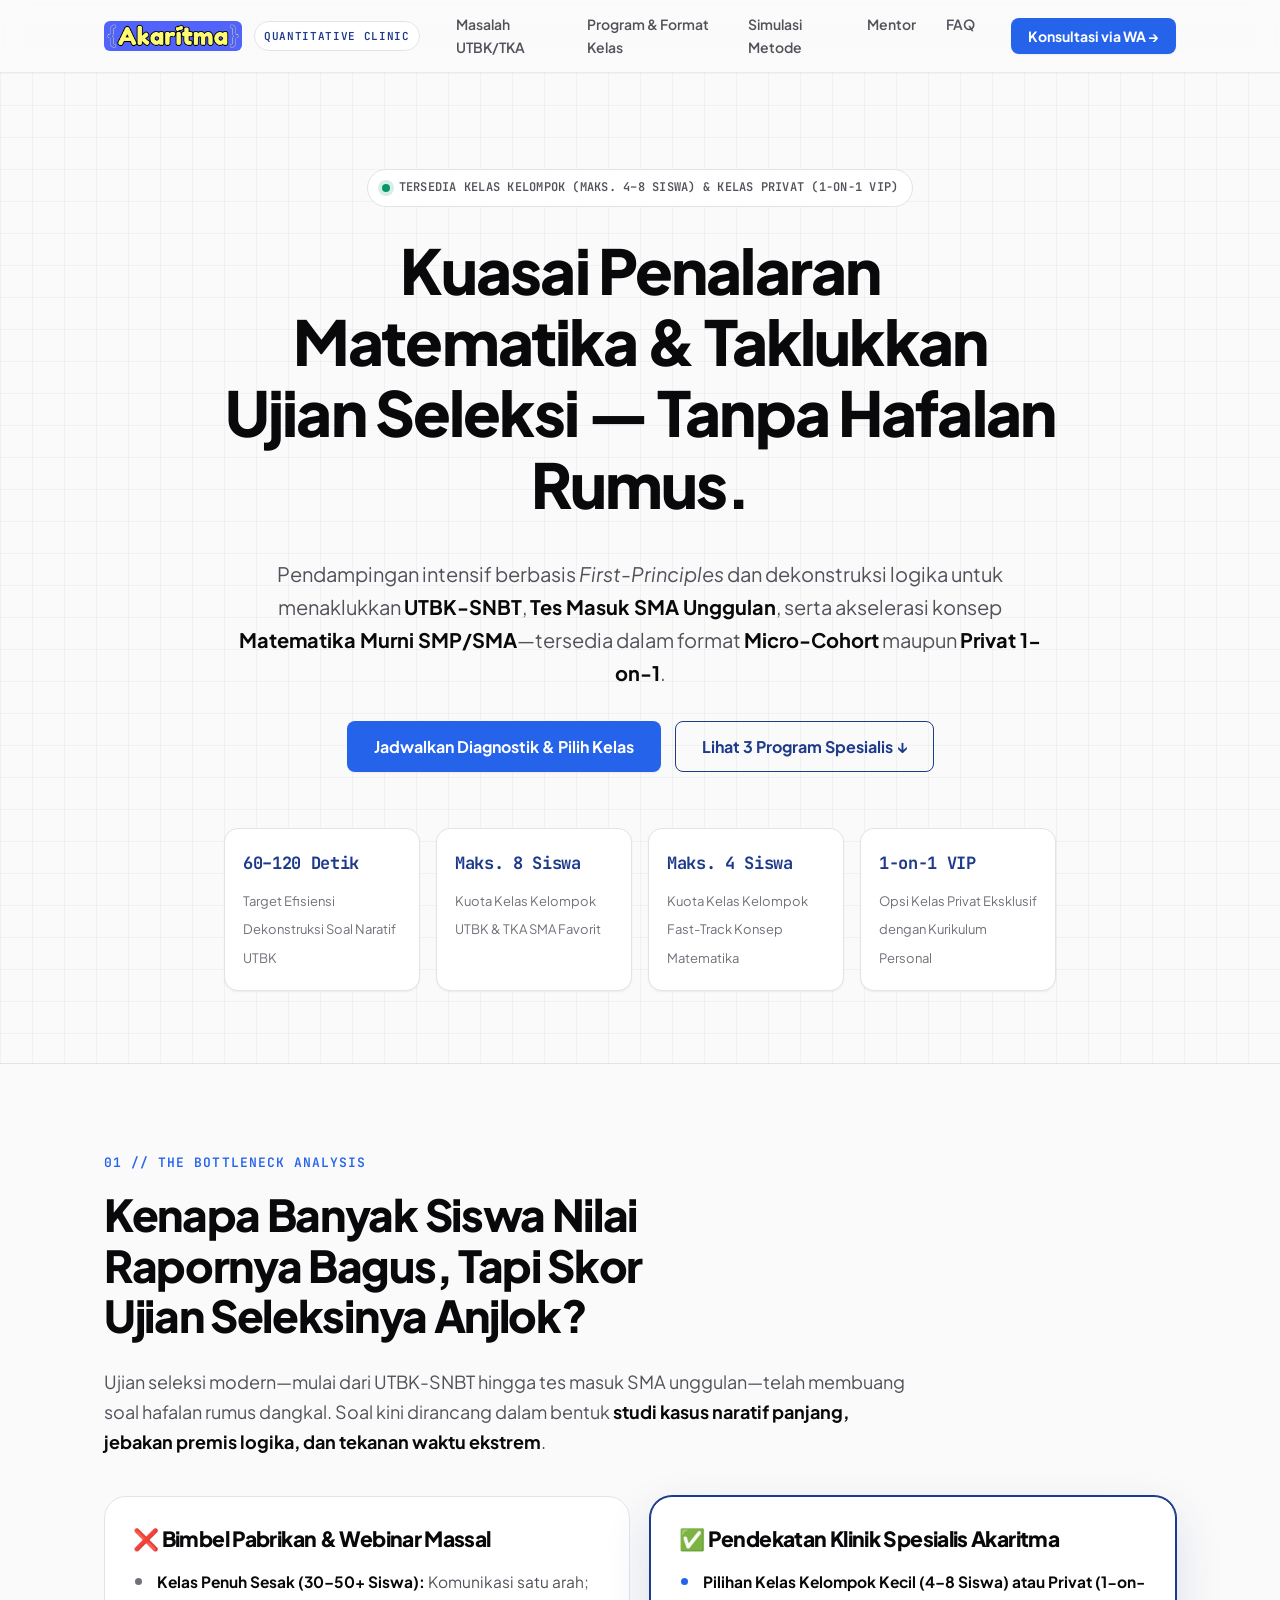
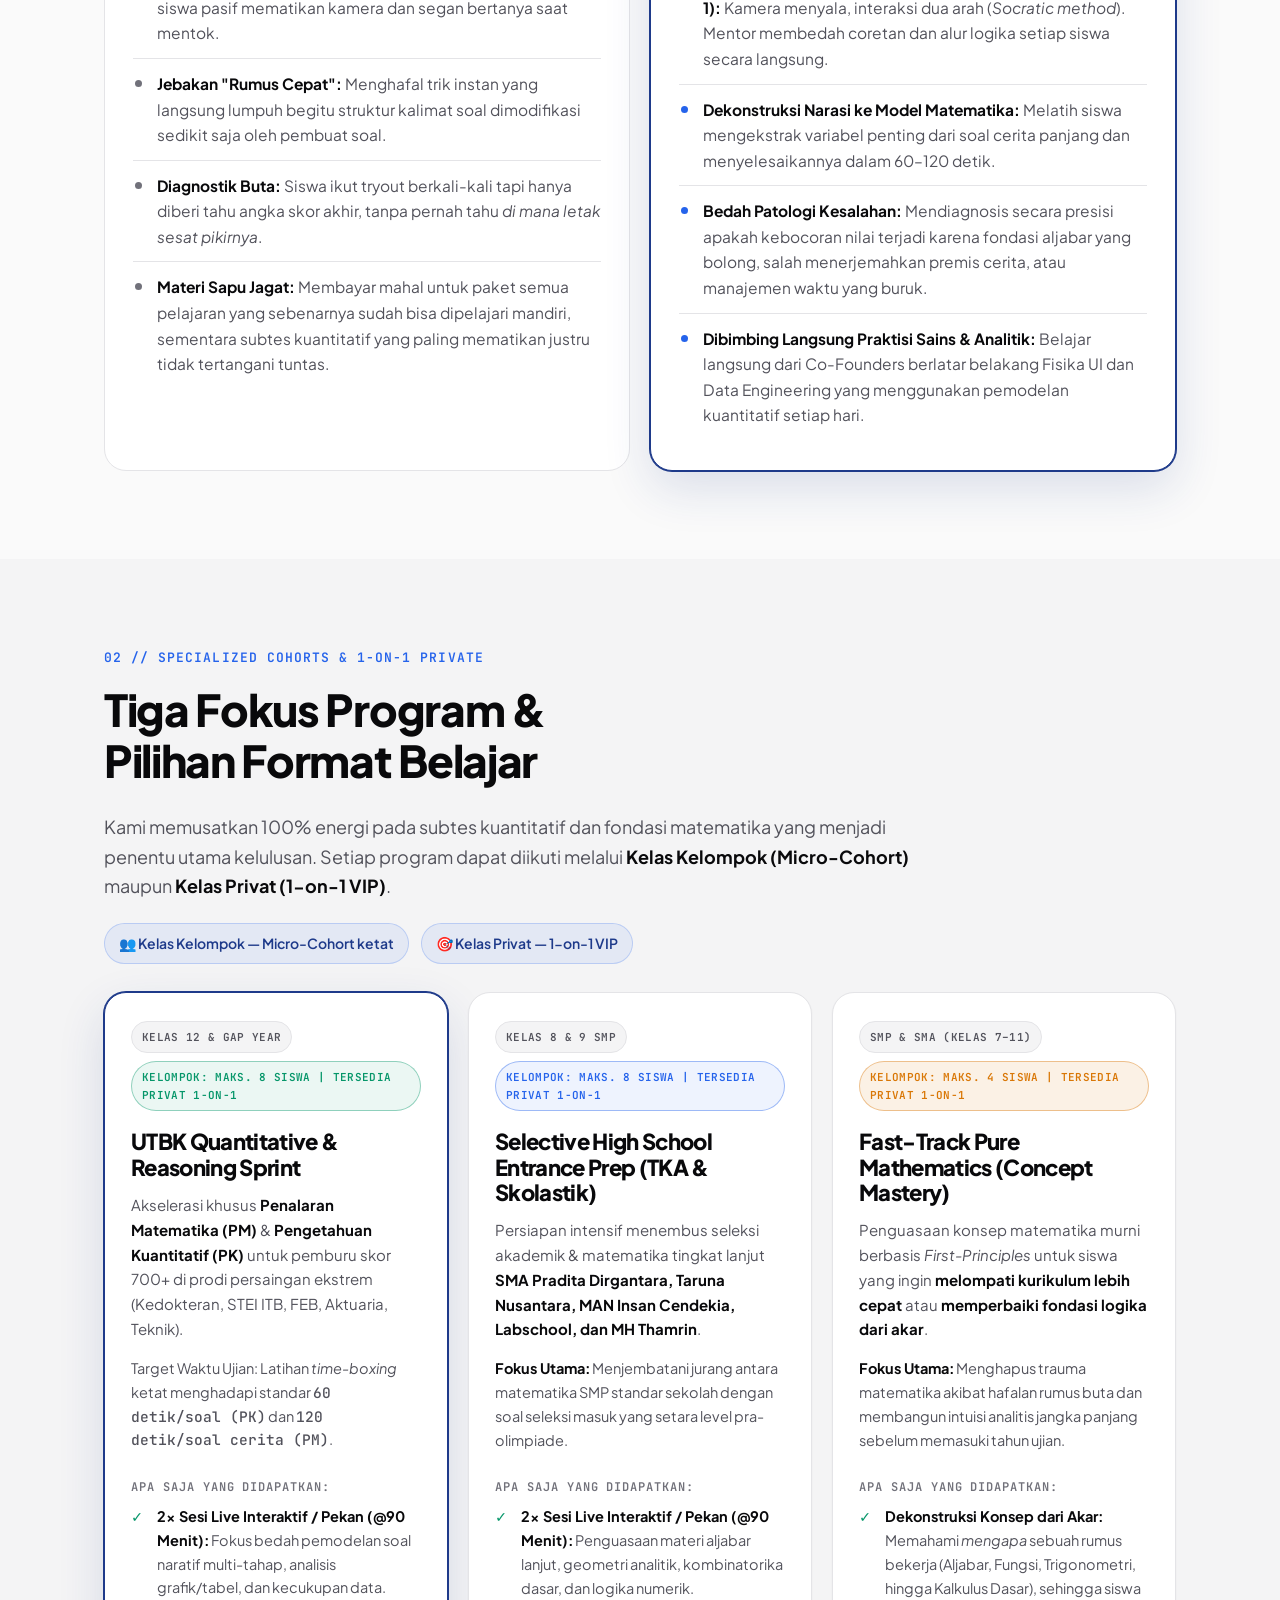
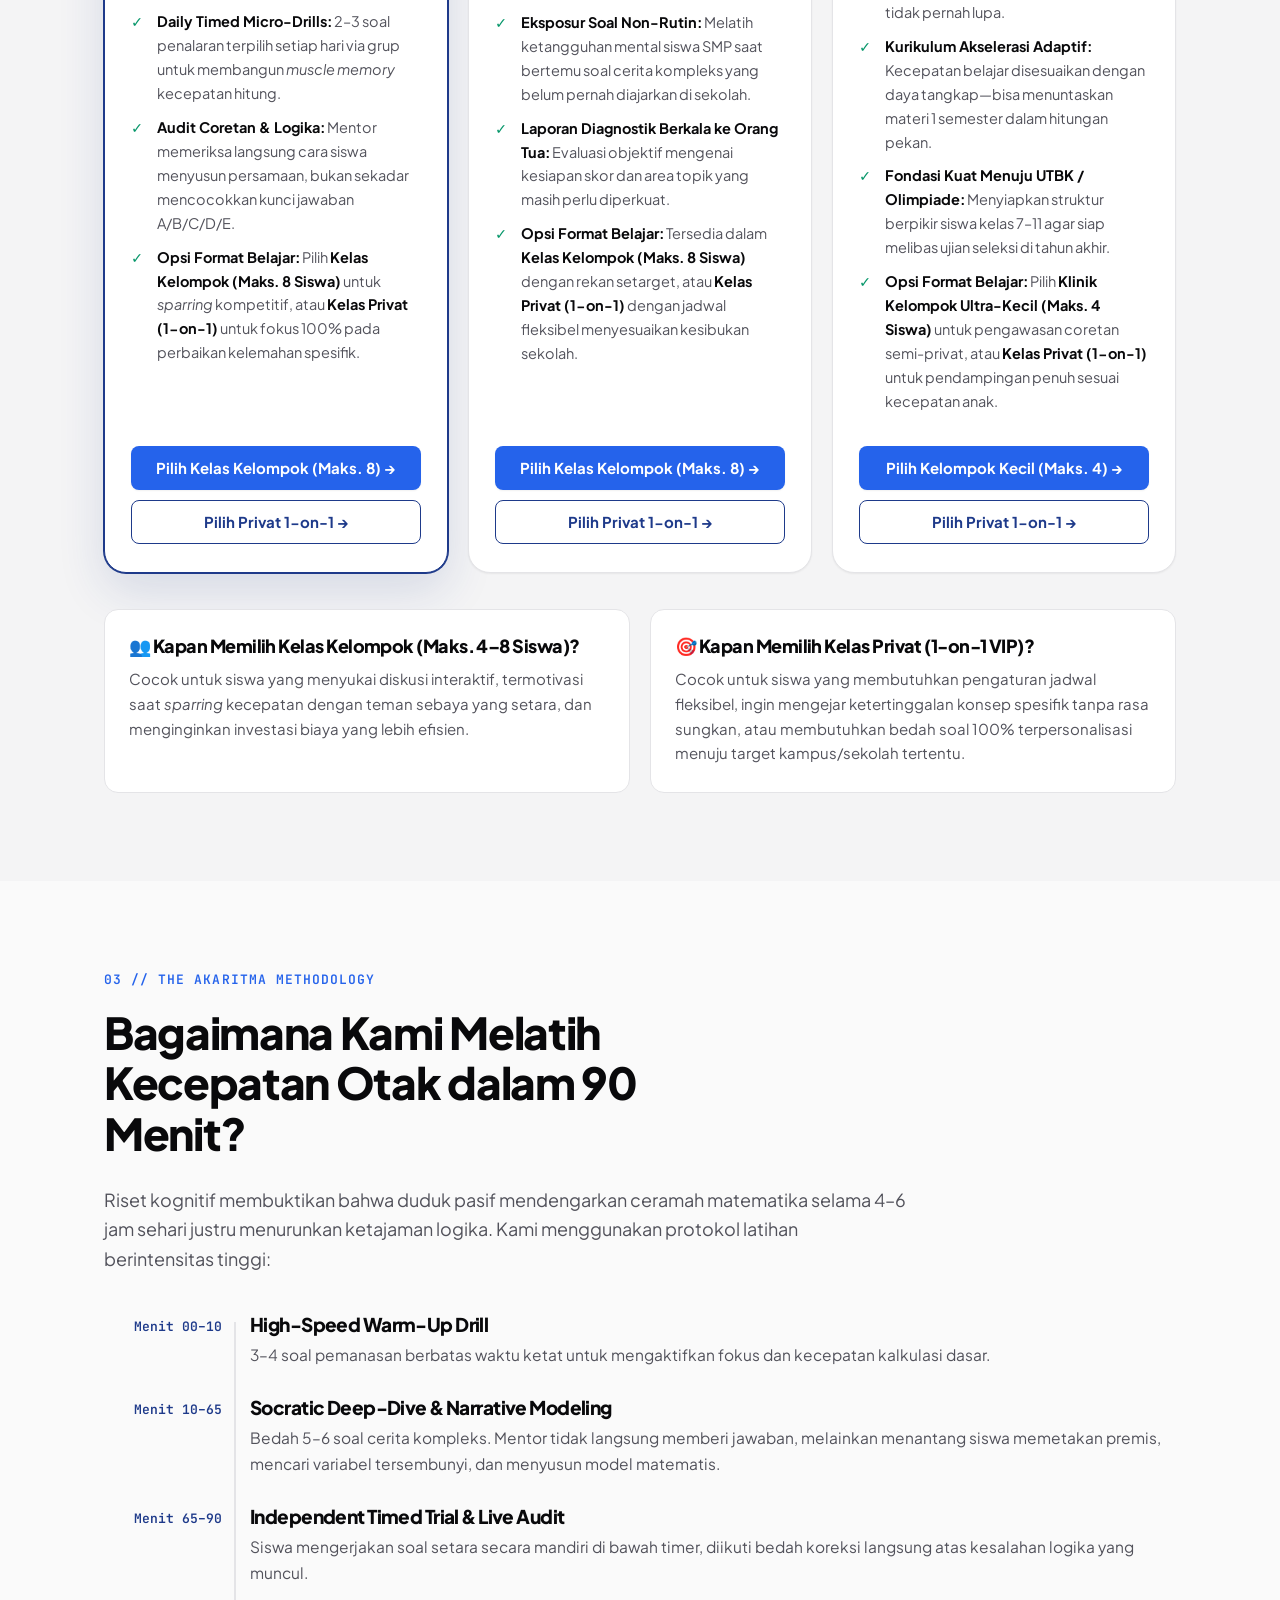
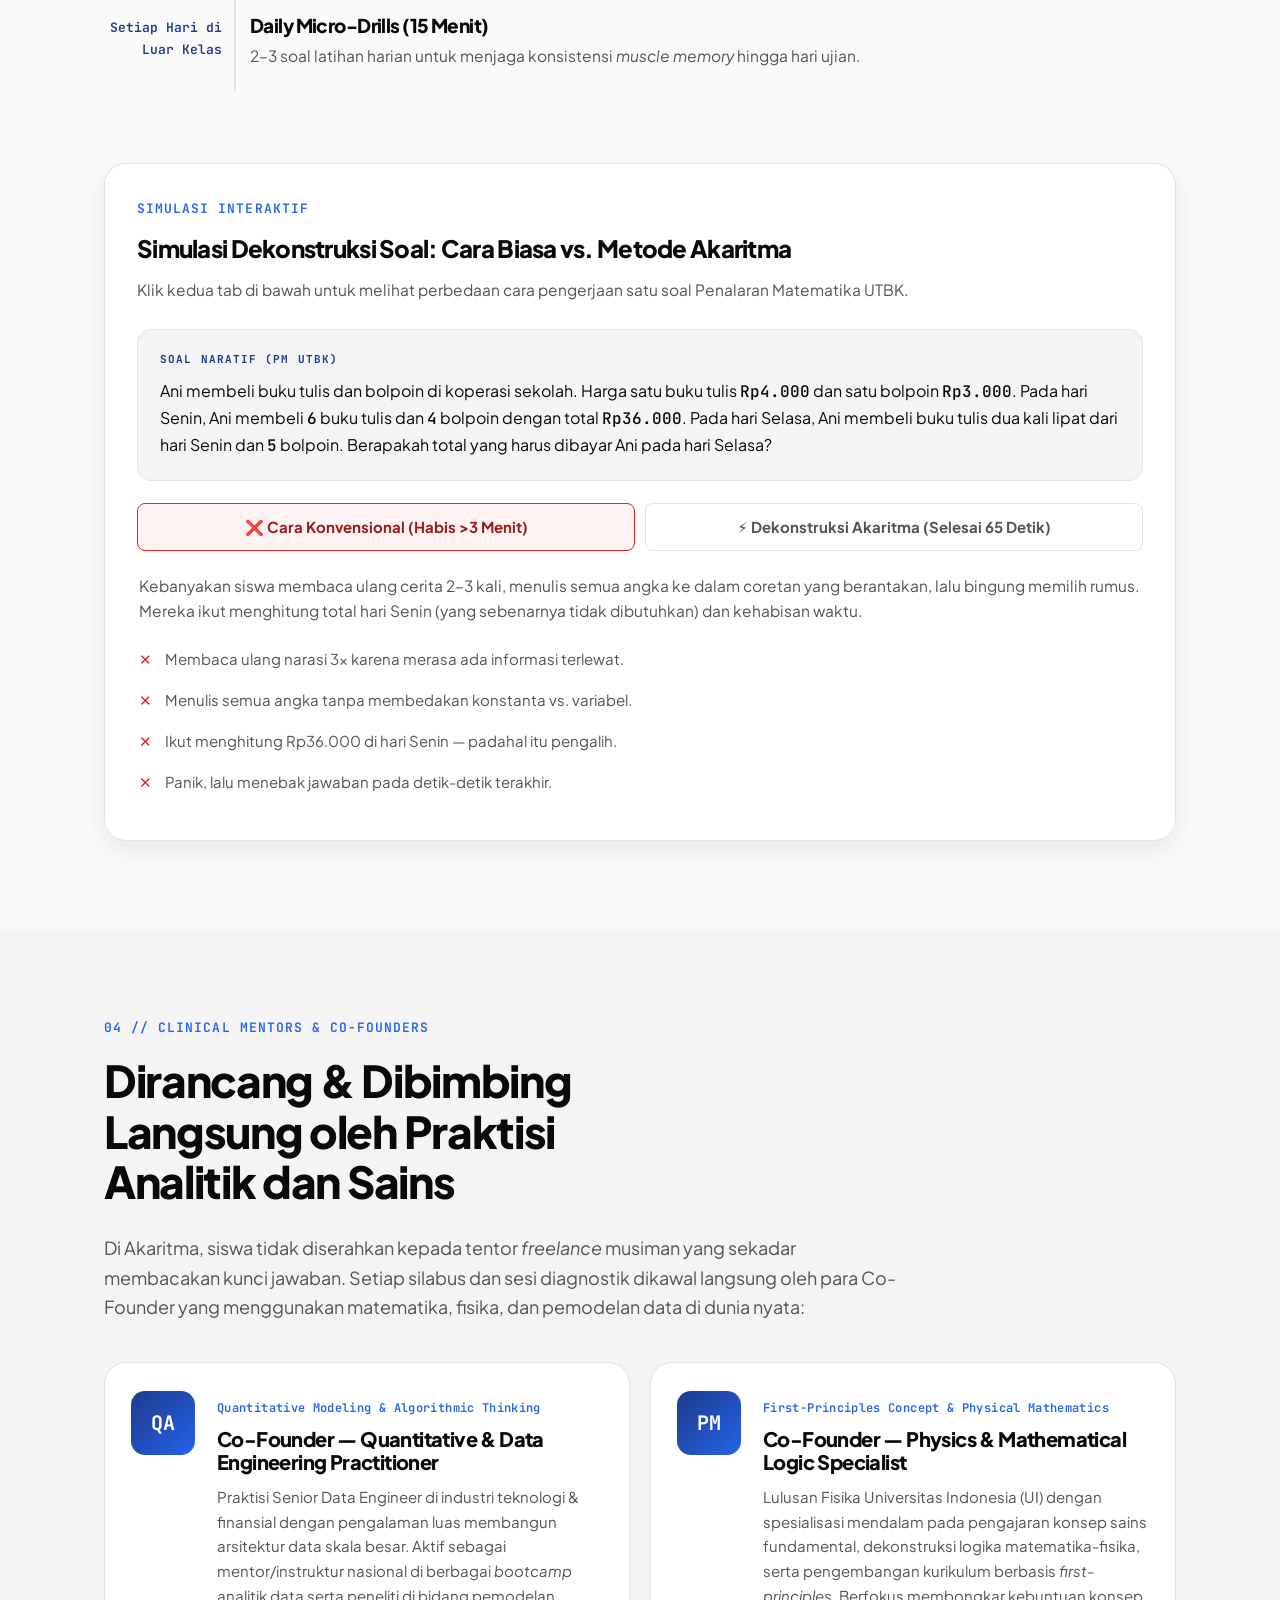
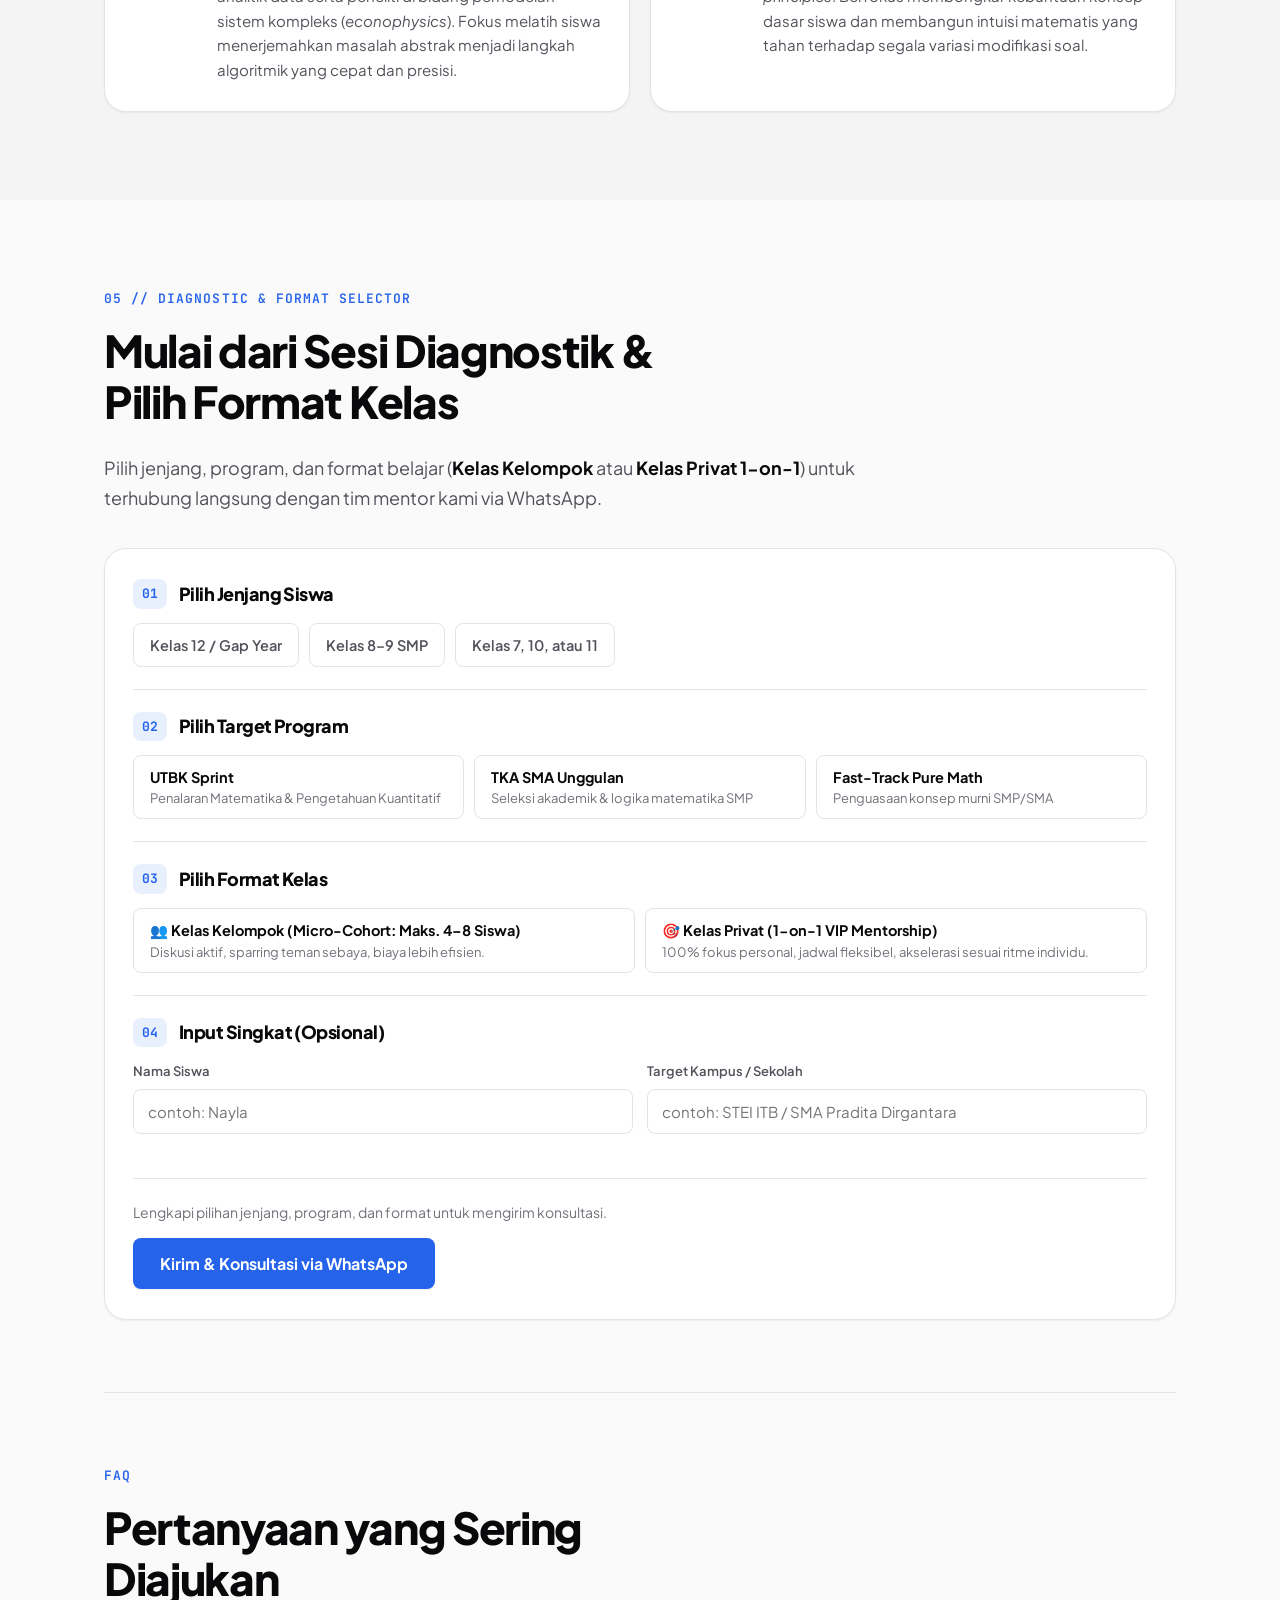
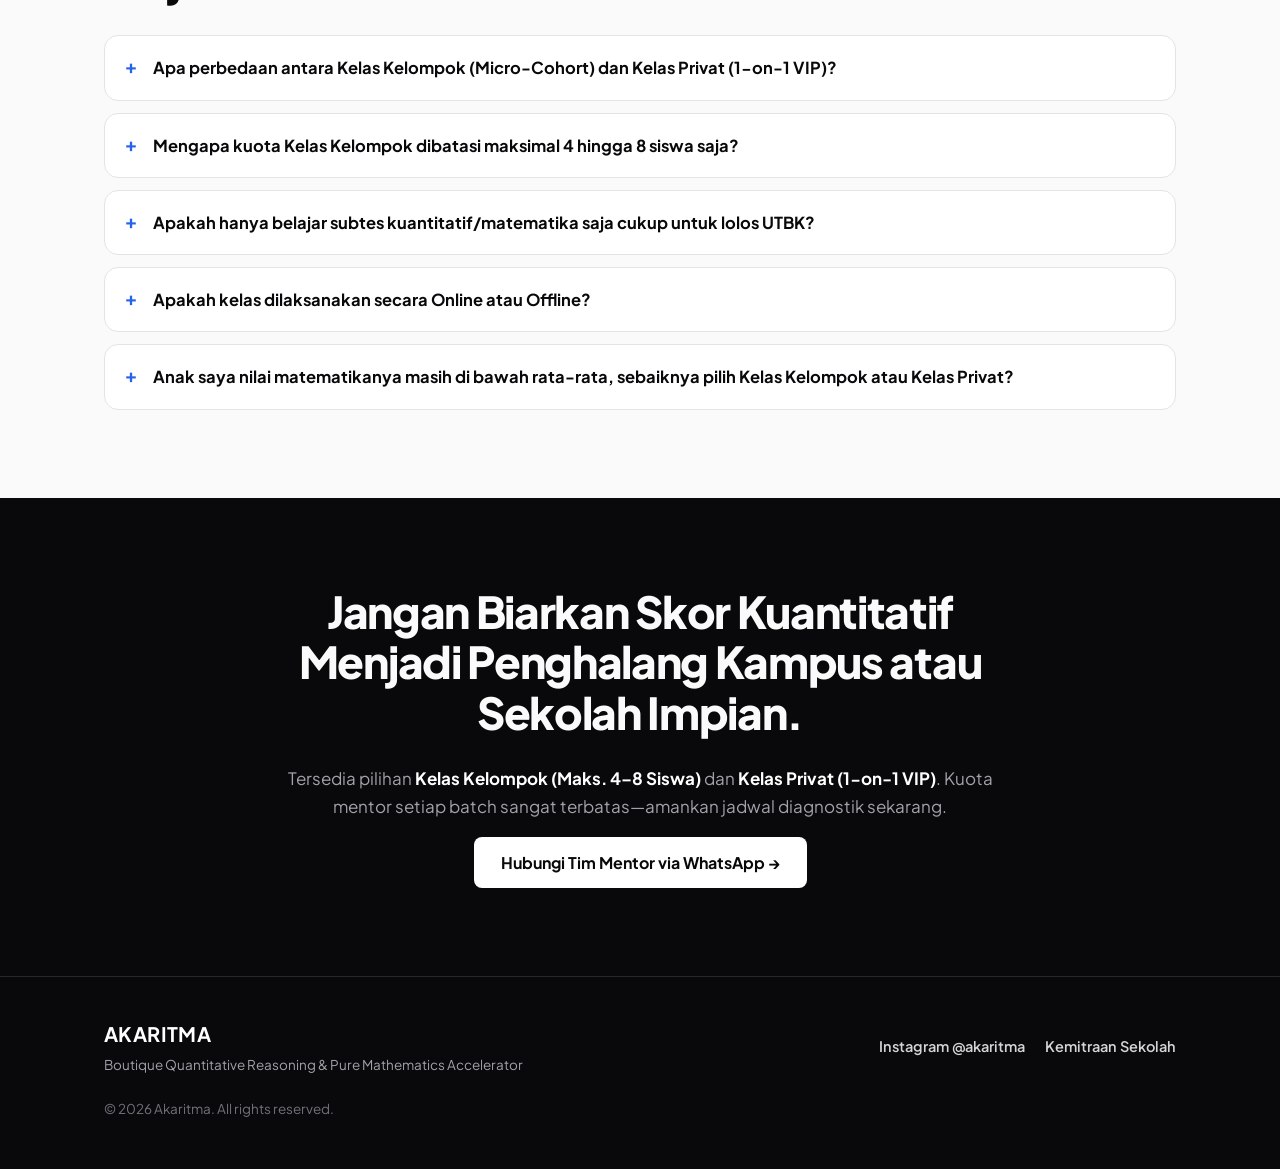
==== commit 9fe55bfb: "Perbaiki wording headline hero agar lebih natural Ganti 'Ujian Seleksi Bertaruh Tinggi' (kalke high-" ====
--- a/index.html
+++ b/index.html
@@ -14,13 +14,13 @@
 <meta property="og:locale" content="id_ID">
 <meta property="og:url" content="https://akaritma.github.io/">
 <meta property="og:title" content="Akaritma — Klinik Penalaran Kuantitatif &amp; Matematika Murni">
-<meta property="og:description" content="Kuasai Penalaran Matematika &amp; ujian seleksi bertaruh tinggi tanpa hafalan rumus. Kelas Kelompok (Maks. 4–8 Siswa) &amp; Kelas Privat (1-on-1 VIP) untuk UTBK-SNBT, TKA SMA Unggulan, dan Fast-Track Matematika.">
+<meta property="og:description" content="Kuasai Penalaran Matematika &amp; taklukkan ujian seleksi tanpa hafalan rumus. Kelas Kelompok (Maks. 4–8 Siswa) &amp; Kelas Privat (1-on-1 VIP) untuk UTBK-SNBT, TKA SMA Unggulan, dan Fast-Track Matematika.">
 <meta property="og:image" content="https://akaritma.github.io/assets/img/og-image.png">
 <meta property="og:image:width" content="1200">
 <meta property="og:image:height" content="630">
 <meta name="twitter:card" content="summary_large_image">
 <meta name="twitter:title" content="Akaritma — Klinik Penalaran Kuantitatif &amp; Matematika Murni">
-<meta name="twitter:description" content="Kuasai Penalaran Matematika &amp; ujian seleksi bertaruh tinggi tanpa hafalan rumus. Kelas Kelompok (Maks. 4–8 Siswa) &amp; Kelas Privat (1-on-1 VIP).">
+<meta name="twitter:description" content="Kuasai Penalaran Matematika &amp; taklukkan ujian seleksi tanpa hafalan rumus. Kelas Kelompok (Maks. 4–8 Siswa) &amp; Kelas Privat (1-on-1 VIP).">
 <meta name="twitter:image" content="https://akaritma.github.io/assets/img/og-image.png">
 
 <link rel="icon" href="assets/img/favicon.svg" type="image/svg+xml">
@@ -73,7 +73,7 @@
         TERSEDIA KELAS KELOMPOK (MAKS. 4–8 SISWA) &amp; KELAS PRIVAT (1-ON-1 VIP)
       </p>
 
-      <h1 class="hero__title">Kuasai Penalaran Matematika &amp; Ujian Seleksi Bertaruh Tinggi Tanpa Hafalan Rumus.</h1>
+      <h1 class="hero__title">Kuasai Penalaran Matematika &amp; Taklukkan Ujian Seleksi — Tanpa Hafalan Rumus.</h1>
 
       <p class="hero__lead">Pendampingan intensif berbasis <em>First-Principles</em> dan dekonstruksi logika untuk menaklukkan <strong>UTBK-SNBT</strong>, <strong>Tes Masuk SMA Unggulan</strong>, serta akselerasi konsep <strong>Matematika Murni SMP/SMA</strong>—tersedia dalam format <strong>Micro-Cohort</strong> maupun <strong>Privat 1-on-1</strong>.</p>
 
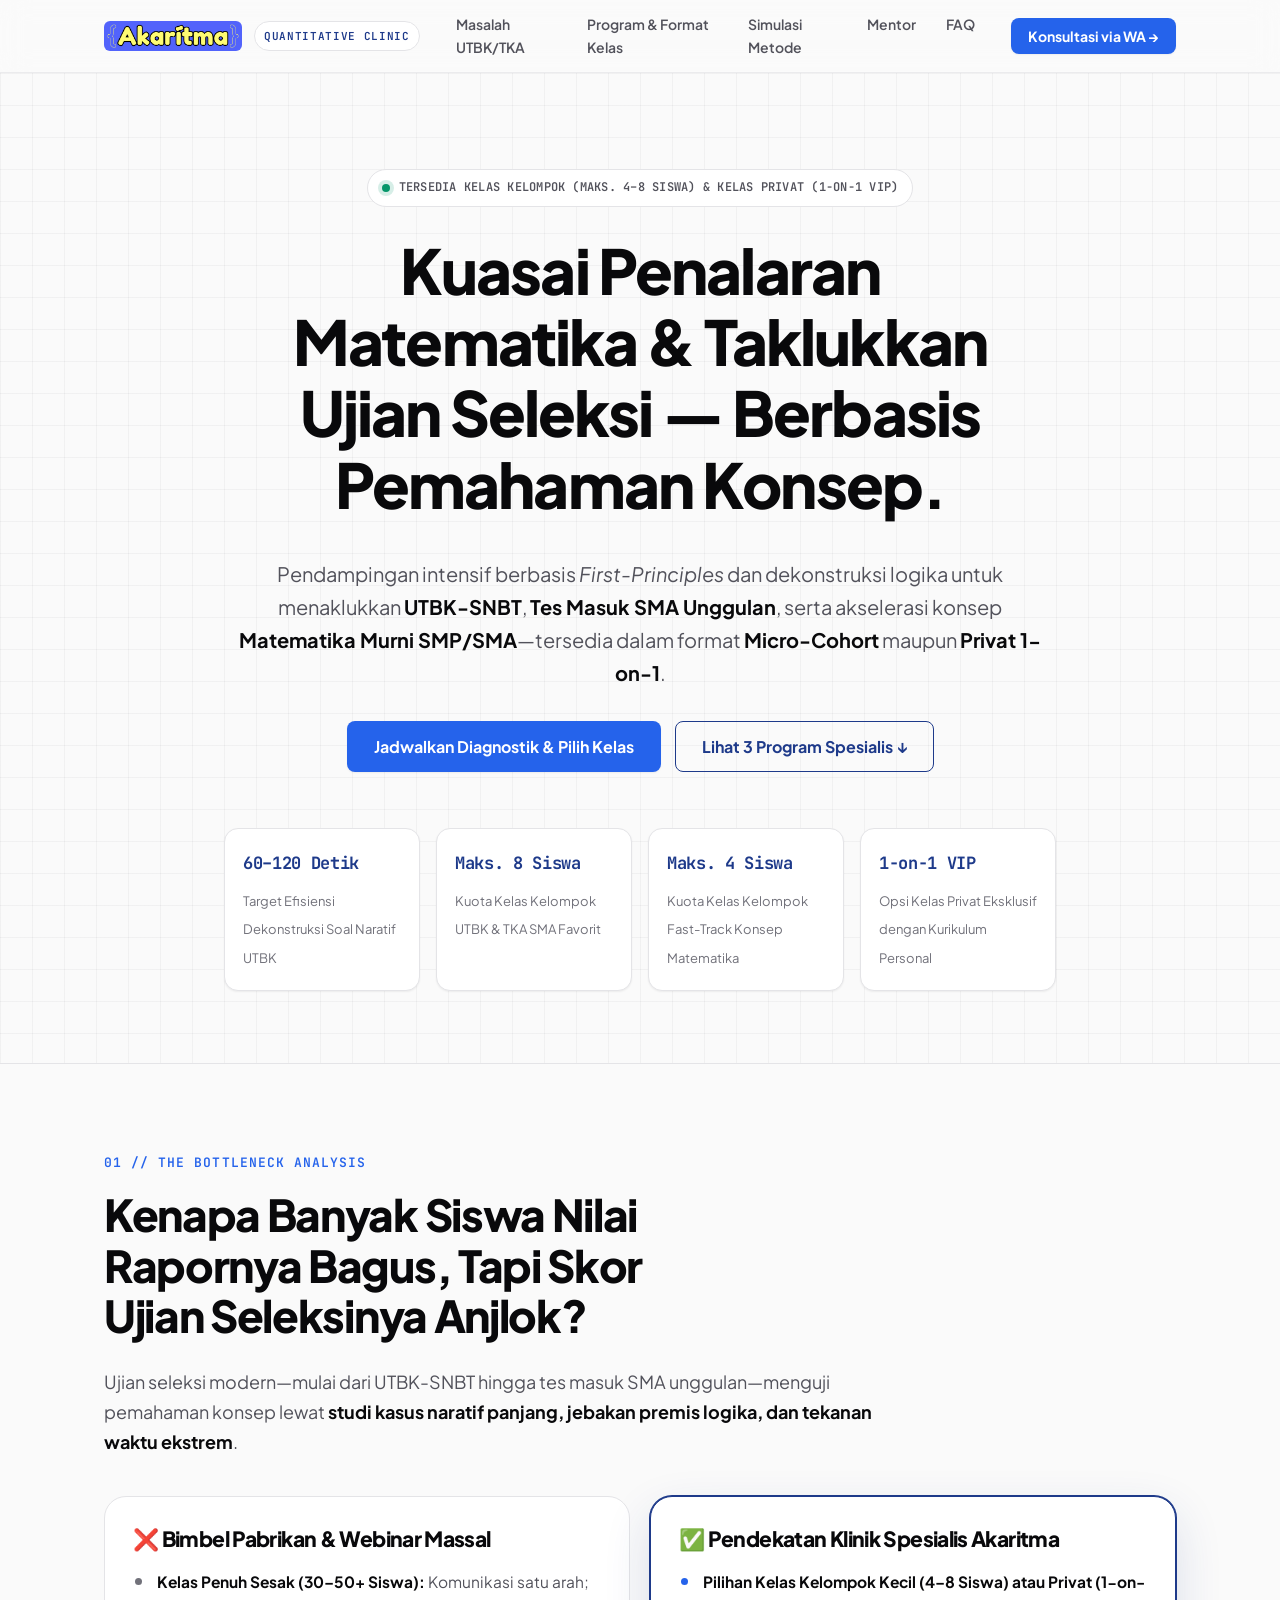
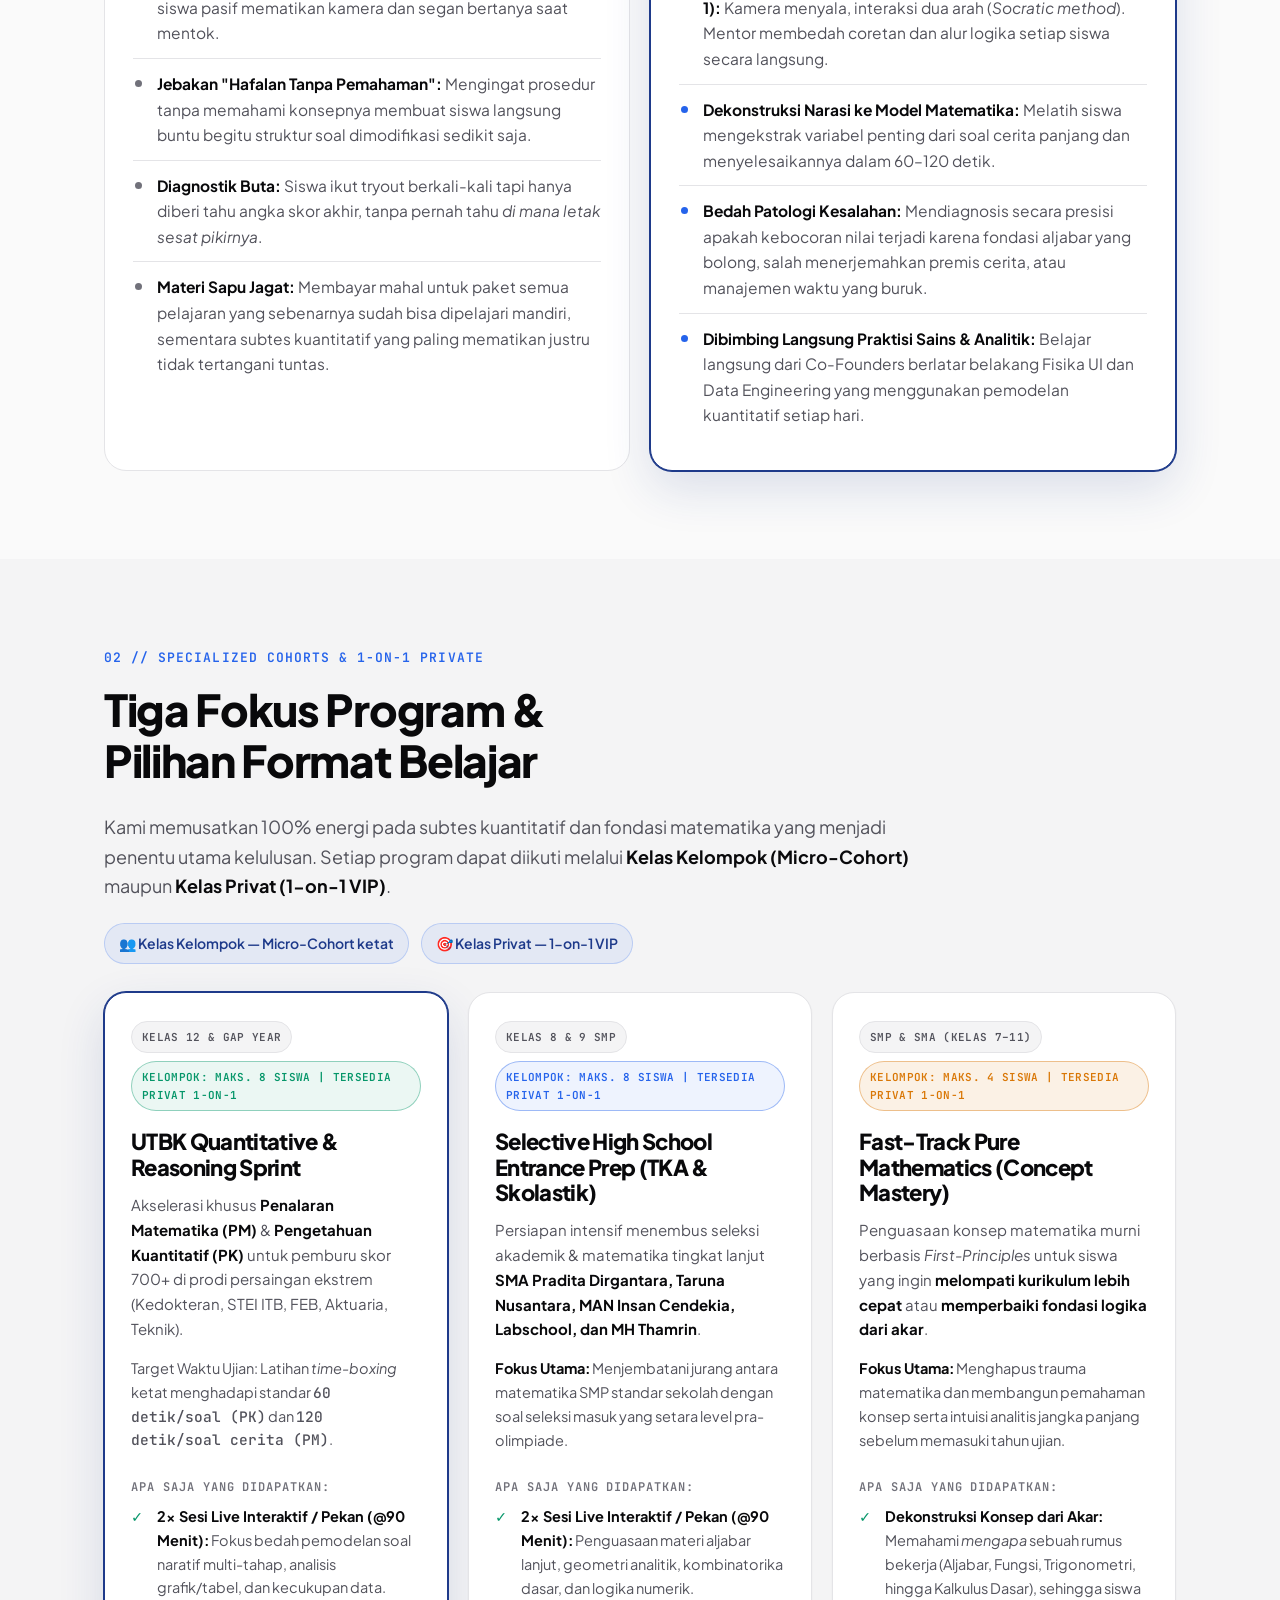
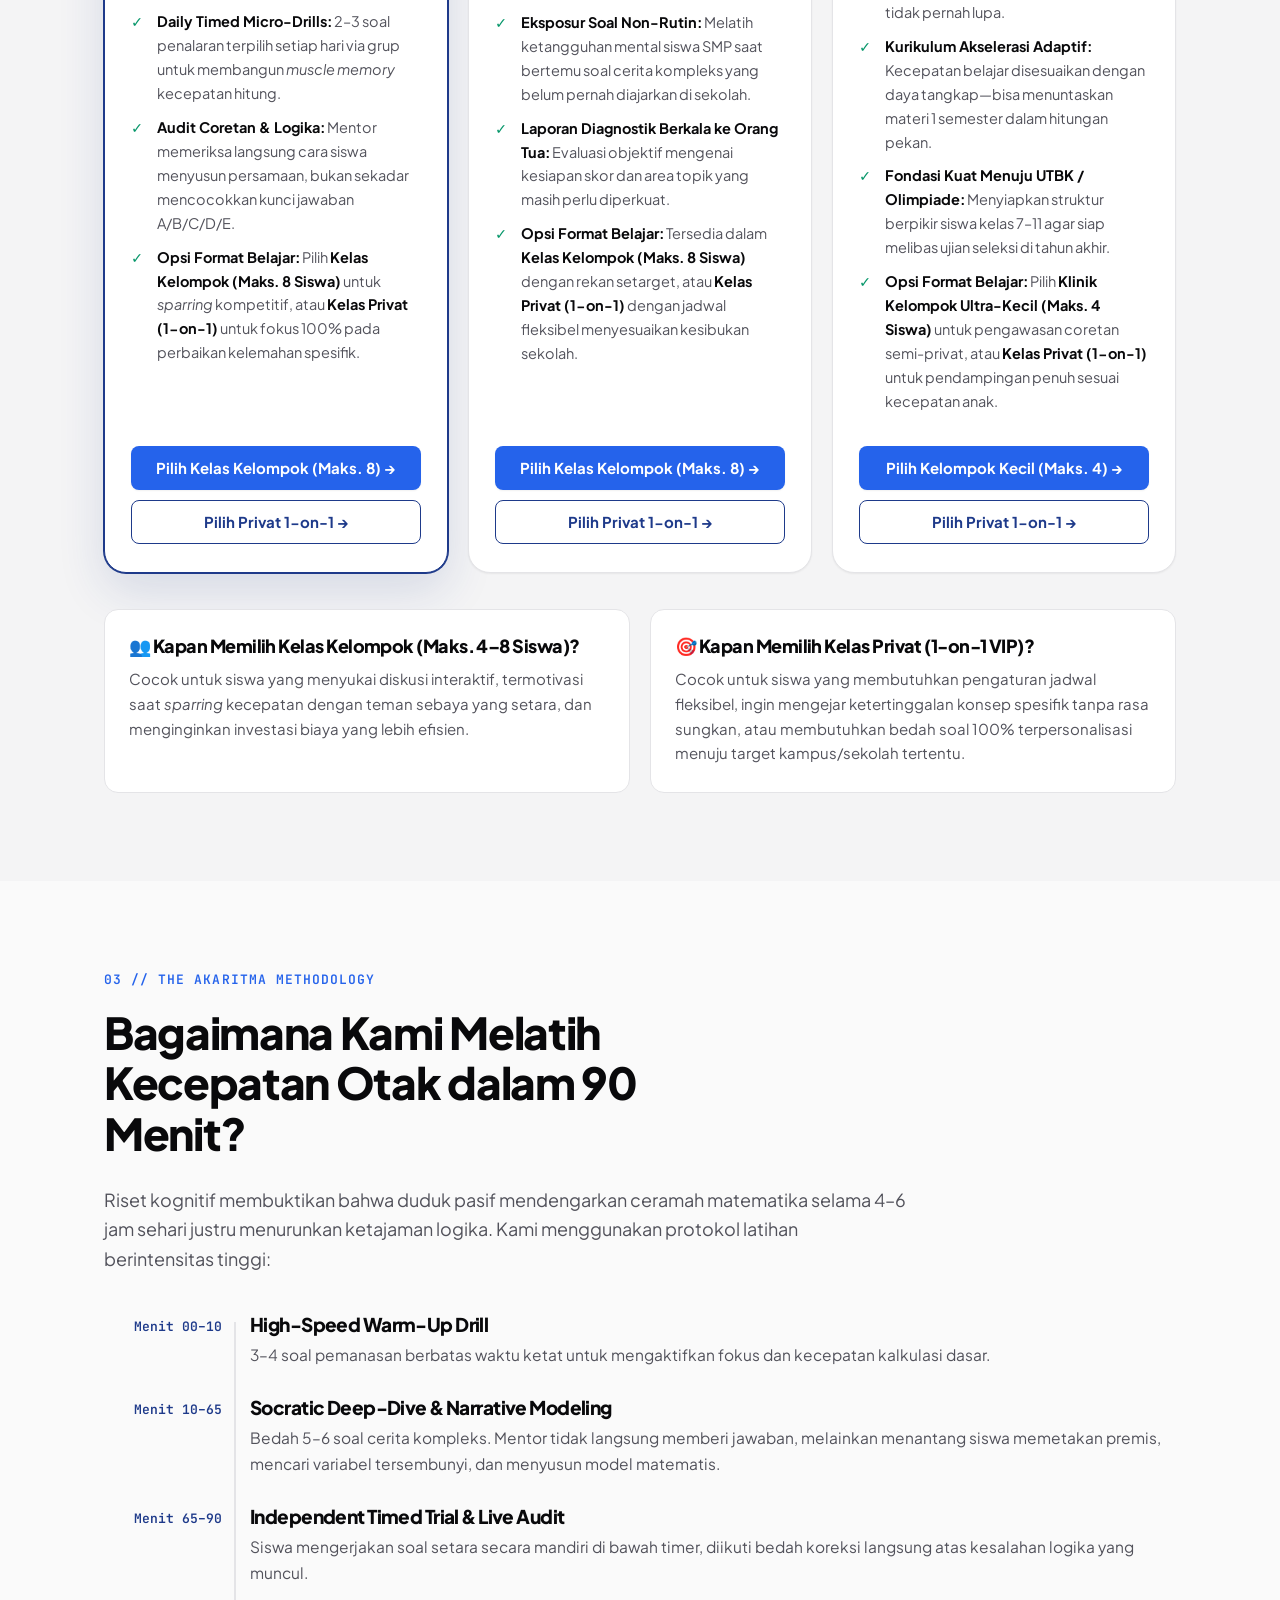
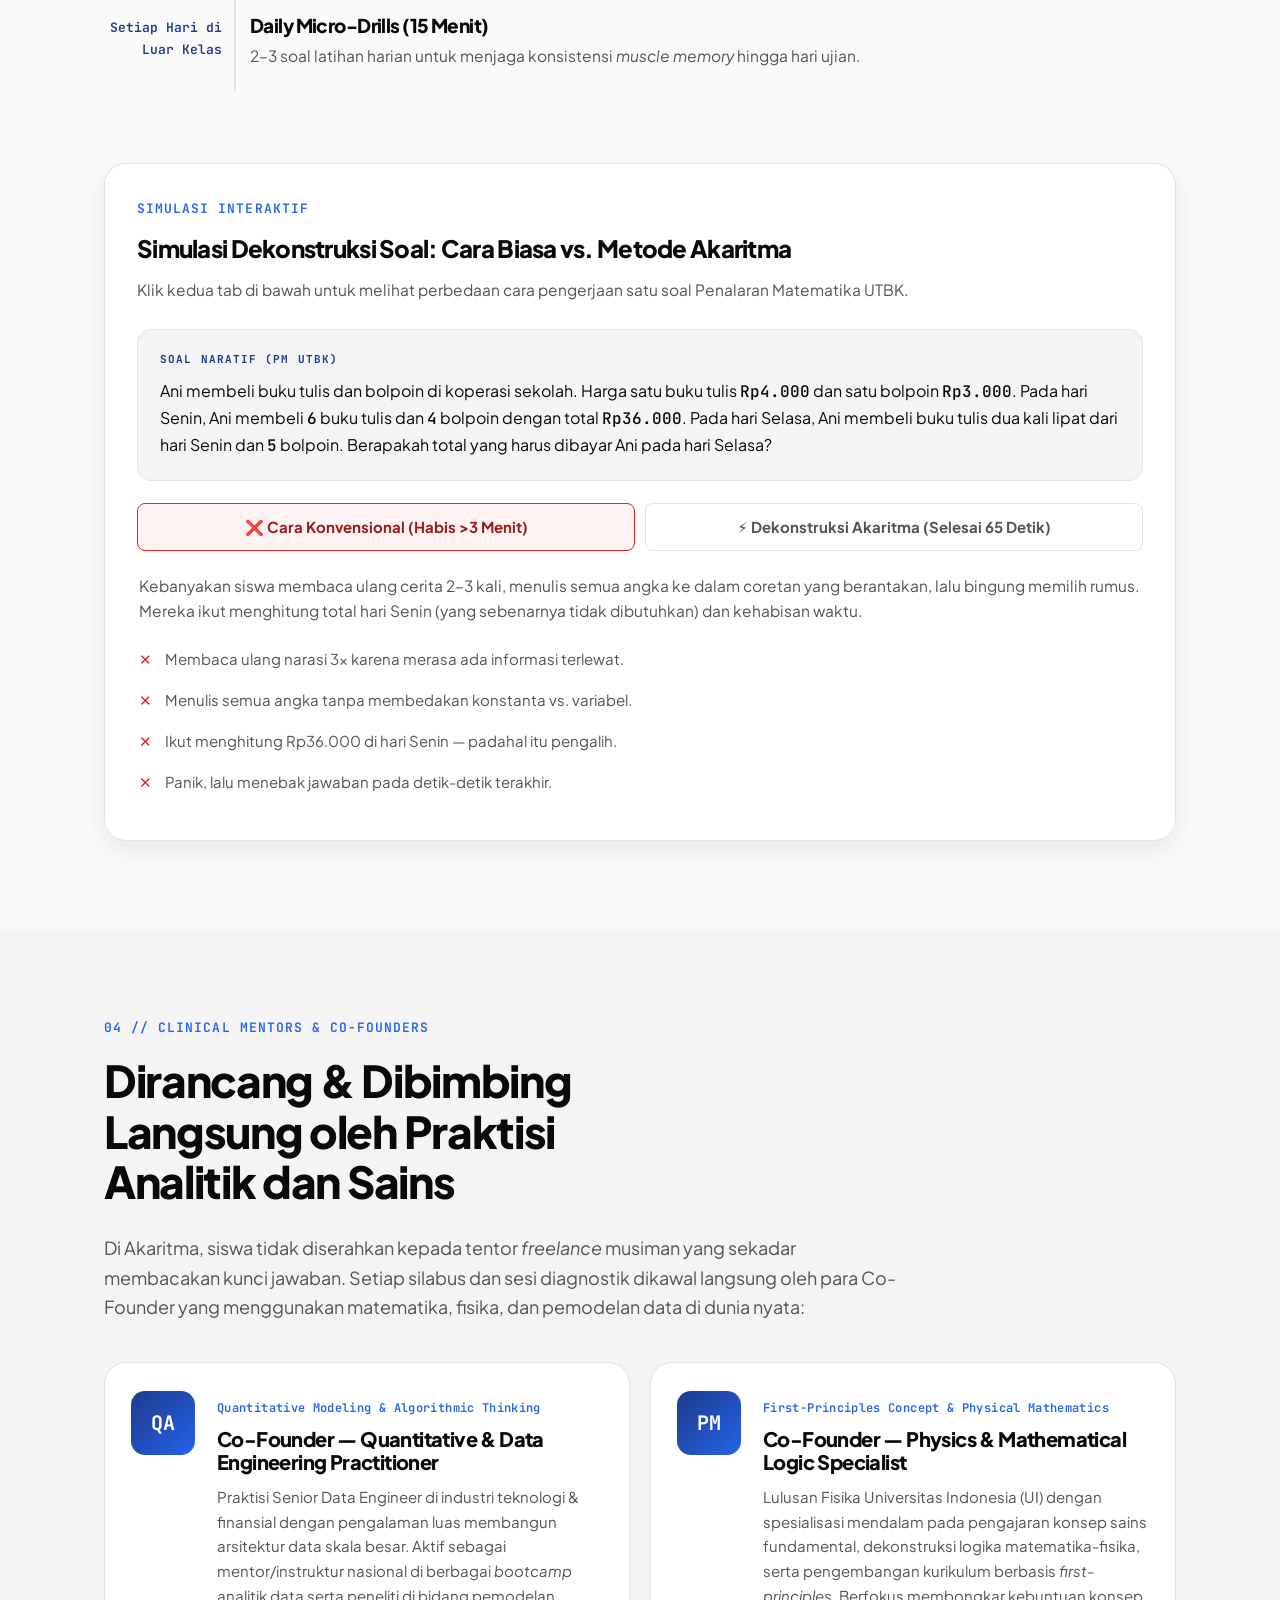
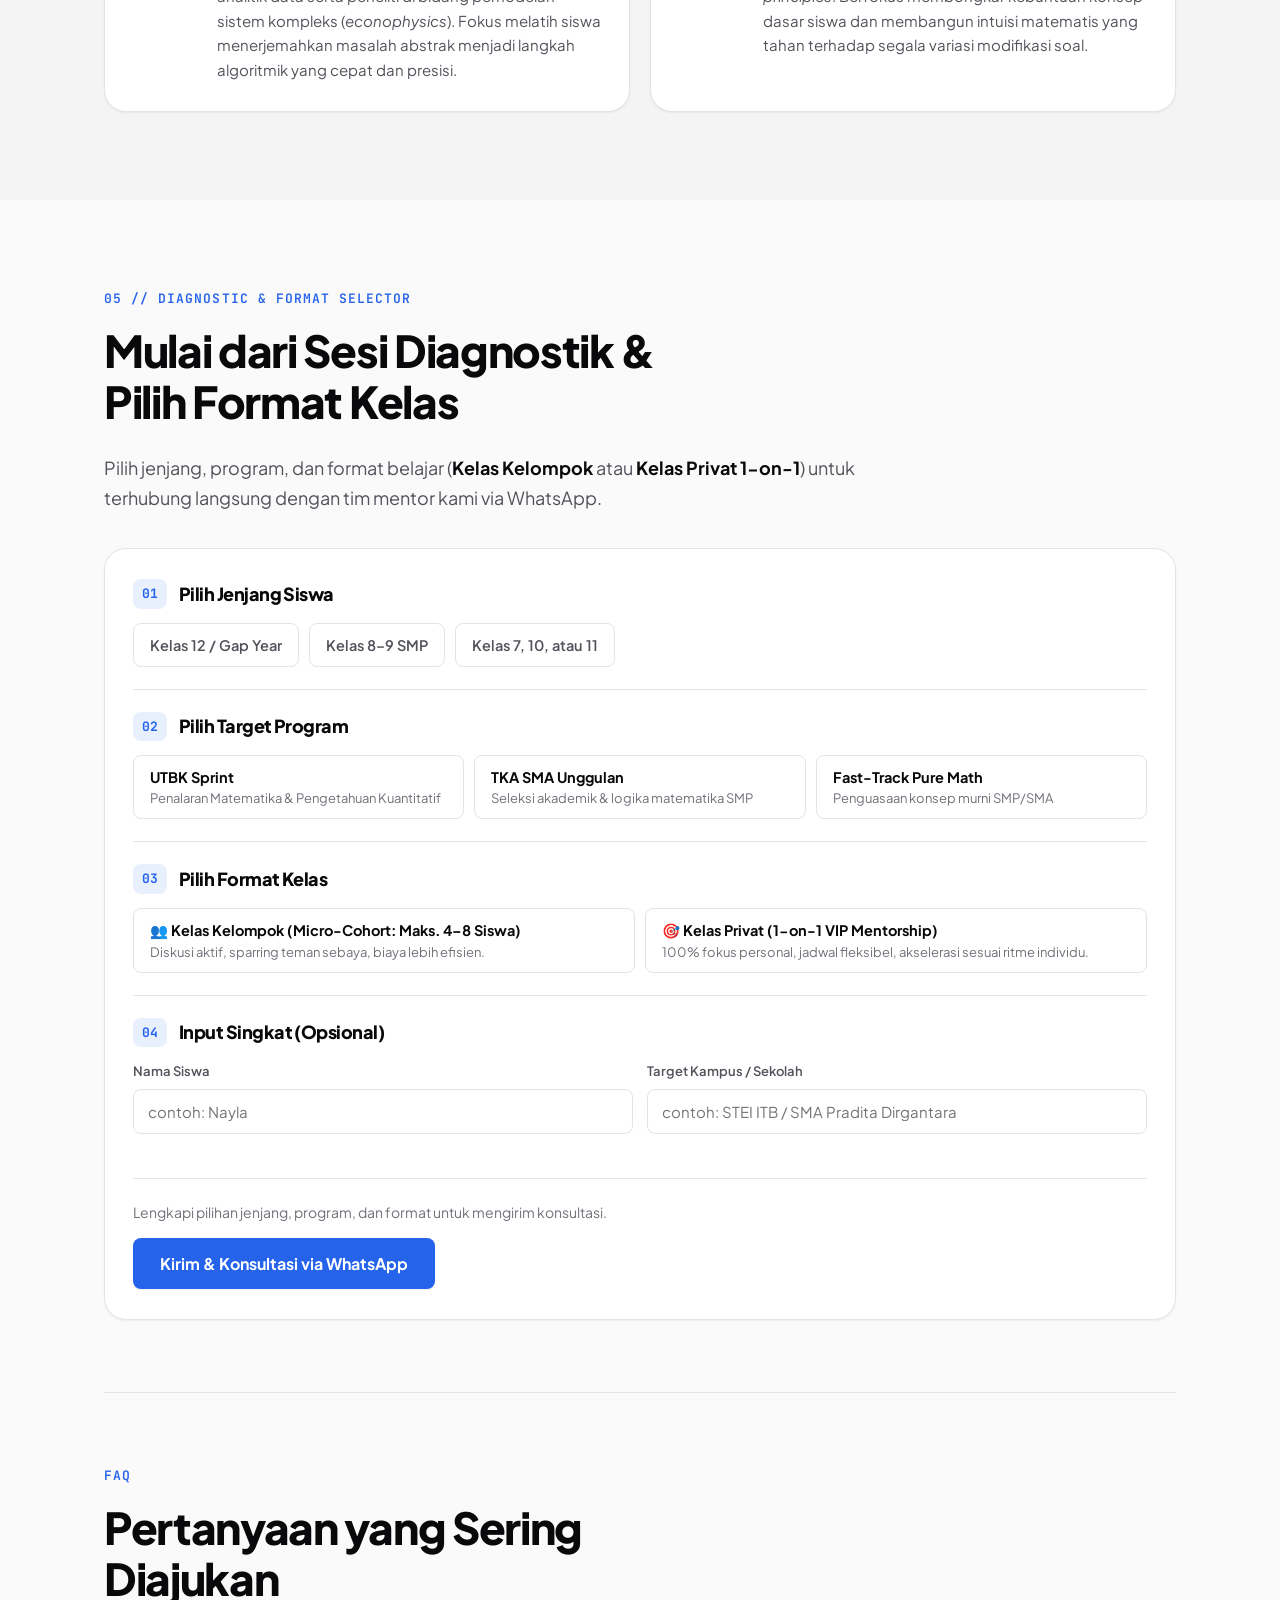
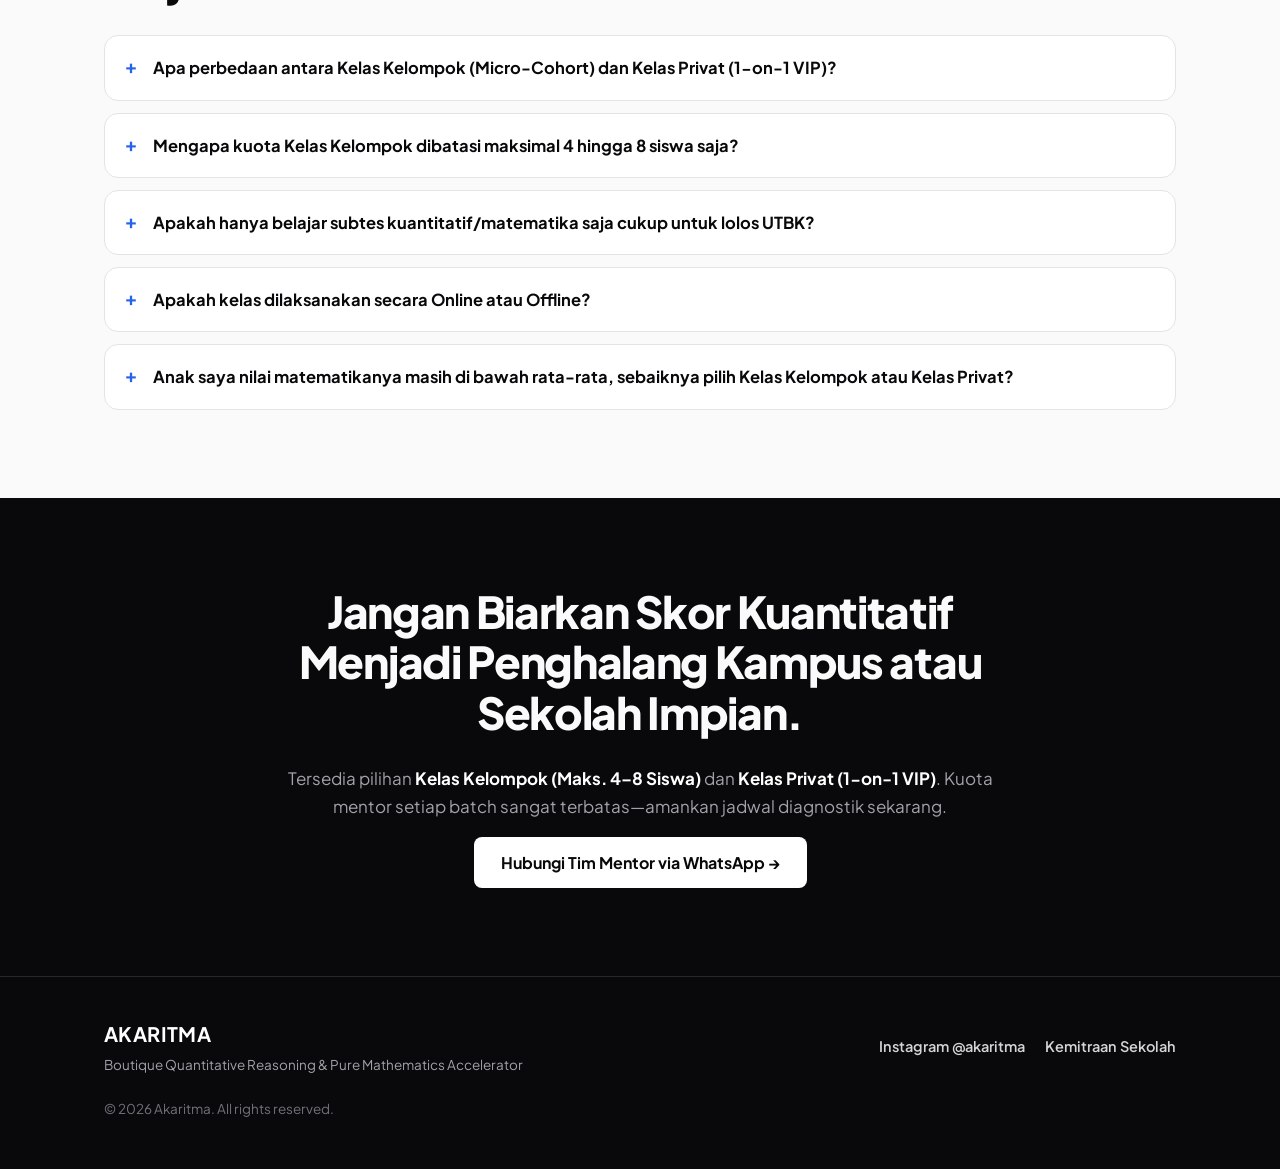
==== commit 46741f69: "Reframe copy agar fokus pemahaman, bukan anti-hafalan Ganti 'Tanpa Hafalan Rumus' dan kalimat serupa" ====
--- a/index.html
+++ b/index.html
@@ -14,13 +14,13 @@
 <meta property="og:locale" content="id_ID">
 <meta property="og:url" content="https://akaritma.github.io/">
 <meta property="og:title" content="Akaritma — Klinik Penalaran Kuantitatif &amp; Matematika Murni">
-<meta property="og:description" content="Kuasai Penalaran Matematika &amp; taklukkan ujian seleksi tanpa hafalan rumus. Kelas Kelompok (Maks. 4–8 Siswa) &amp; Kelas Privat (1-on-1 VIP) untuk UTBK-SNBT, TKA SMA Unggulan, dan Fast-Track Matematika.">
+<meta property="og:description" content="Kuasai Penalaran Matematika &amp; taklukkan ujian seleksi berbasis pemahaman konsep. Kelas Kelompok (Maks. 4–8 Siswa) &amp; Kelas Privat (1-on-1 VIP) untuk UTBK-SNBT, TKA SMA Unggulan, dan Fast-Track Matematika.">
 <meta property="og:image" content="https://akaritma.github.io/assets/img/og-image.png">
 <meta property="og:image:width" content="1200">
 <meta property="og:image:height" content="630">
 <meta name="twitter:card" content="summary_large_image">
 <meta name="twitter:title" content="Akaritma — Klinik Penalaran Kuantitatif &amp; Matematika Murni">
-<meta name="twitter:description" content="Kuasai Penalaran Matematika &amp; taklukkan ujian seleksi tanpa hafalan rumus. Kelas Kelompok (Maks. 4–8 Siswa) &amp; Kelas Privat (1-on-1 VIP).">
+<meta name="twitter:description" content="Kuasai Penalaran Matematika &amp; taklukkan ujian seleksi berbasis pemahaman konsep. Kelas Kelompok (Maks. 4–8 Siswa) &amp; Kelas Privat (1-on-1 VIP).">
 <meta name="twitter:image" content="https://akaritma.github.io/assets/img/og-image.png">
 
 <link rel="icon" href="assets/img/favicon.svg" type="image/svg+xml">
@@ -73,7 +73,7 @@
         TERSEDIA KELAS KELOMPOK (MAKS. 4–8 SISWA) &amp; KELAS PRIVAT (1-ON-1 VIP)
       </p>
 
-      <h1 class="hero__title">Kuasai Penalaran Matematika &amp; Taklukkan Ujian Seleksi — Tanpa Hafalan Rumus.</h1>
+      <h1 class="hero__title">Kuasai Penalaran Matematika &amp; Taklukkan Ujian Seleksi — Berbasis Pemahaman Konsep.</h1>
 
       <p class="hero__lead">Pendampingan intensif berbasis <em>First-Principles</em> dan dekonstruksi logika untuk menaklukkan <strong>UTBK-SNBT</strong>, <strong>Tes Masuk SMA Unggulan</strong>, serta akselerasi konsep <strong>Matematika Murni SMP/SMA</strong>—tersedia dalam format <strong>Micro-Cohort</strong> maupun <strong>Privat 1-on-1</strong>.</p>
 
@@ -110,14 +110,14 @@
     <div class="wrap">
       <p class="eyebrow">01 // THE BOTTLENECK ANALYSIS</p>
       <h2 class="section-title">Kenapa Banyak Siswa Nilai Rapornya Bagus, Tapi Skor Ujian Seleksinya Anjlok?</h2>
-      <p class="section-lead">Ujian seleksi modern—mulai dari UTBK-SNBT hingga tes masuk SMA unggulan—telah membuang soal hafalan rumus dangkal. Soal kini dirancang dalam bentuk <strong>studi kasus naratif panjang, jebakan premis logika, dan tekanan waktu ekstrem</strong>.</p>
+      <p class="section-lead">Ujian seleksi modern—mulai dari UTBK-SNBT hingga tes masuk SMA unggulan—menguji pemahaman konsep lewat <strong>studi kasus naratif panjang, jebakan premis logika, dan tekanan waktu ekstrem</strong>.</p>
 
       <div class="compare">
         <article class="compare-card compare-card--muted">
           <h3 class="compare-card__title">❌ Bimbel Pabrikan &amp; Webinar Massal</h3>
           <ul class="compare-list">
             <li><strong>Kelas Penuh Sesak (30–50+ Siswa):</strong> Komunikasi satu arah; siswa pasif mematikan kamera dan segan bertanya saat mentok.</li>
-            <li><strong>Jebakan &quot;Rumus Cepat&quot;:</strong> Menghafal trik instan yang langsung lumpuh begitu struktur kalimat soal dimodifikasi sedikit saja oleh pembuat soal.</li>
+            <li><strong>Jebakan &quot;Hafalan Tanpa Pemahaman&quot;:</strong> Mengingat prosedur tanpa memahami konsepnya membuat siswa langsung buntu begitu struktur soal dimodifikasi sedikit saja.</li>
             <li><strong>Diagnostik Buta:</strong> Siswa ikut tryout berkali-kali tapi hanya diberi tahu angka skor akhir, tanpa pernah tahu <em>di mana letak sesat pikirnya</em>.</li>
             <li><strong>Materi Sapu Jagat:</strong> Membayar mahal untuk paket semua pelajaran yang sebenarnya sudah bisa dipelajari mandiri, sementara subtes kuantitatif yang paling mematikan justru tidak tertangani tuntas.</li>
           </ul>
@@ -207,7 +207,7 @@
           </div>
           <h3 class="card__title">Fast-Track Pure Mathematics (Concept Mastery)</h3>
           <p class="card__tagline">Penguasaan konsep matematika murni berbasis <em>First-Principles</em> untuk siswa yang ingin <strong>melompati kurikulum lebih cepat</strong> atau <strong>memperbaiki fondasi logika dari akar</strong>.</p>
-          <p class="card__time"><strong>Fokus Utama:</strong> Menghapus trauma matematika akibat hafalan rumus buta dan membangun intuisi analitis jangka panjang sebelum memasuki tahun ujian.</p>
+          <p class="card__time"><strong>Fokus Utama:</strong> Menghapus trauma matematika dan membangun pemahaman konsep serta intuisi analitis jangka panjang sebelum memasuki tahun ujian.</p>
 
           <h4 class="card__sub">Apa Saja yang Didapatkan:</h4>
           <ul class="check-list">
